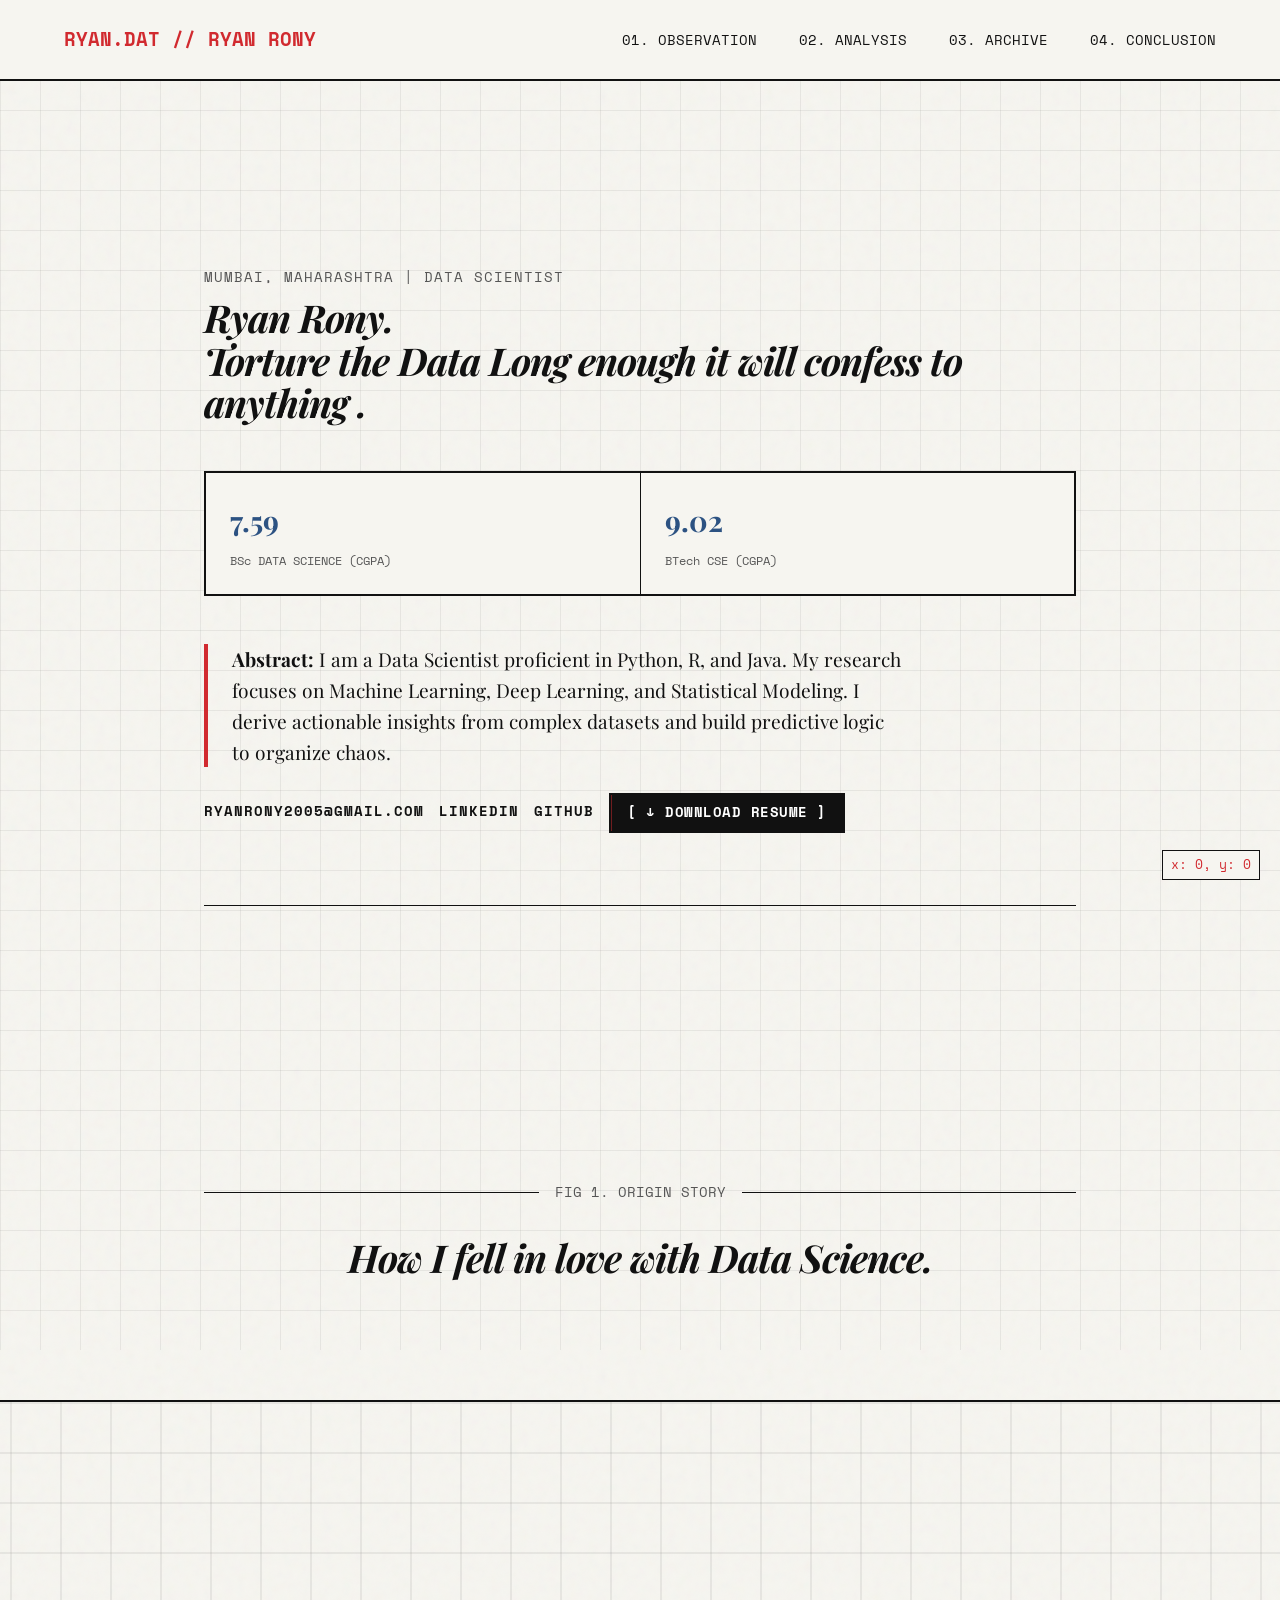
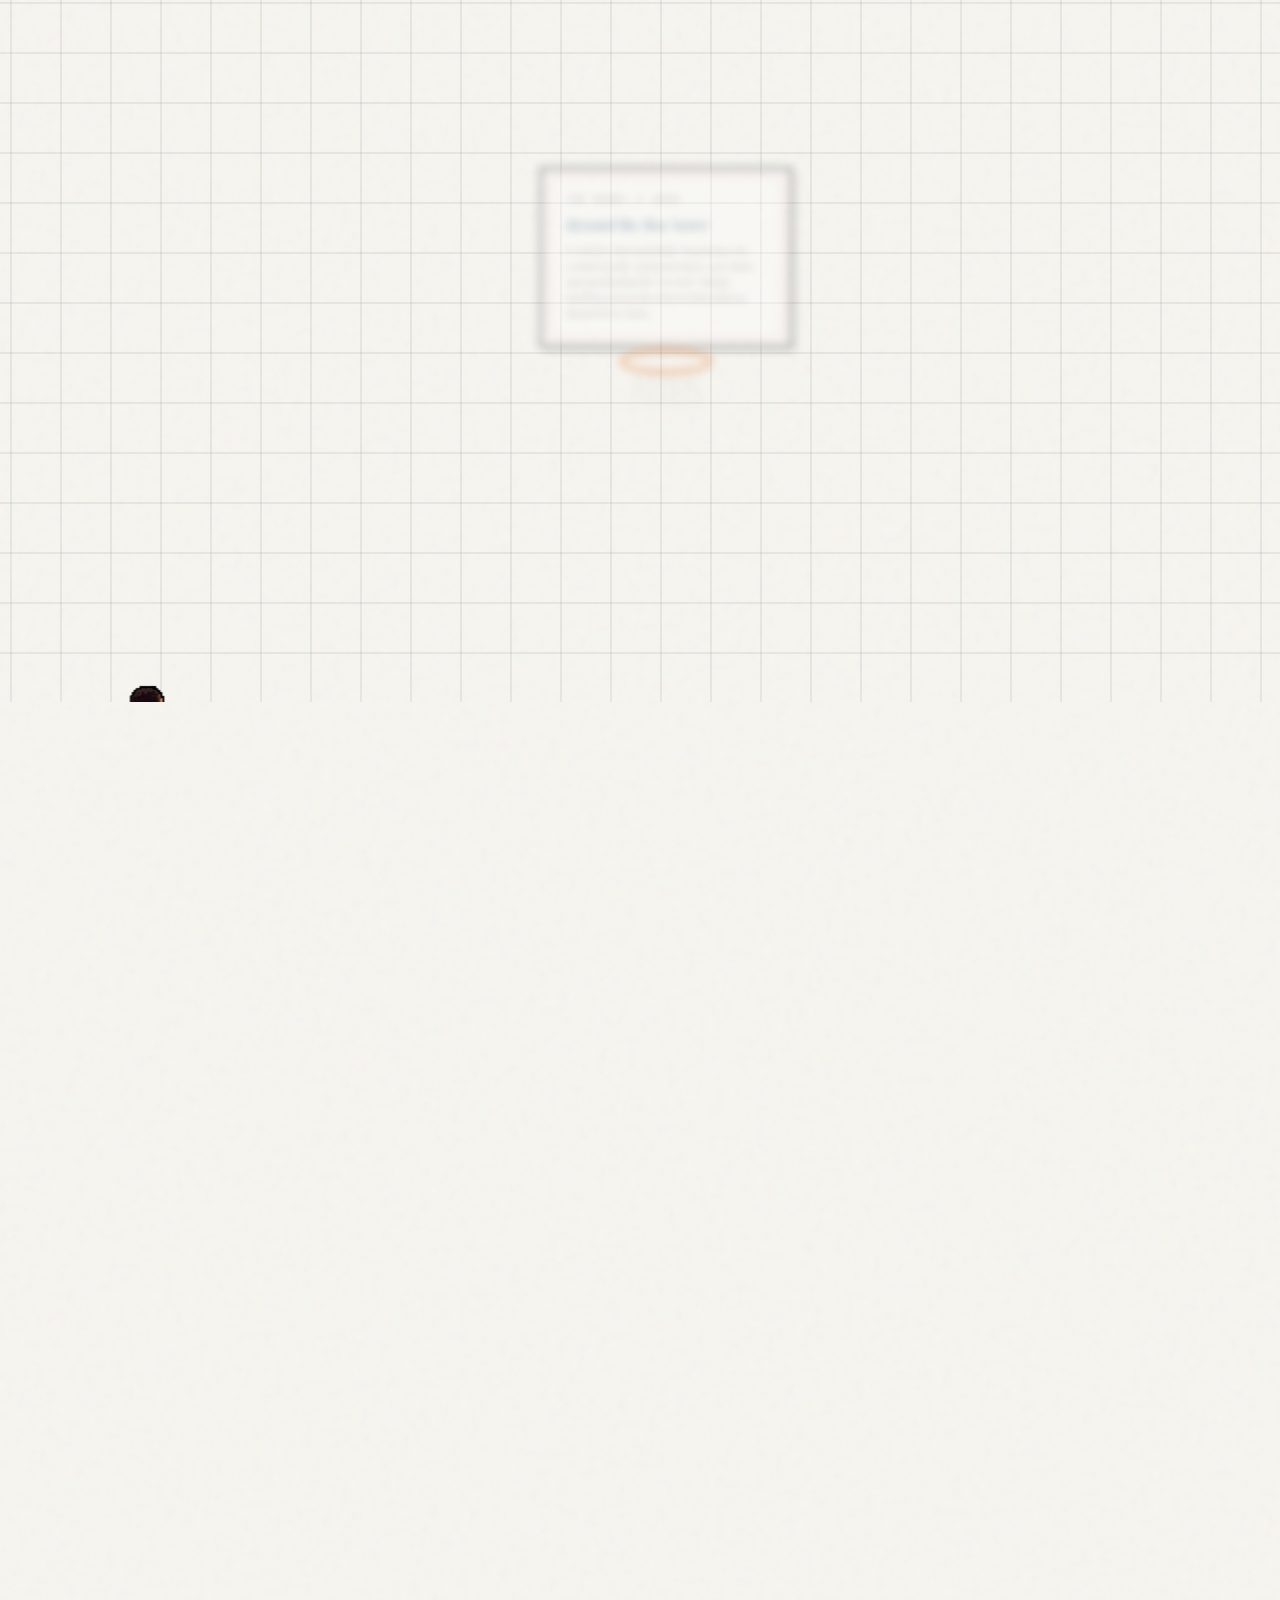
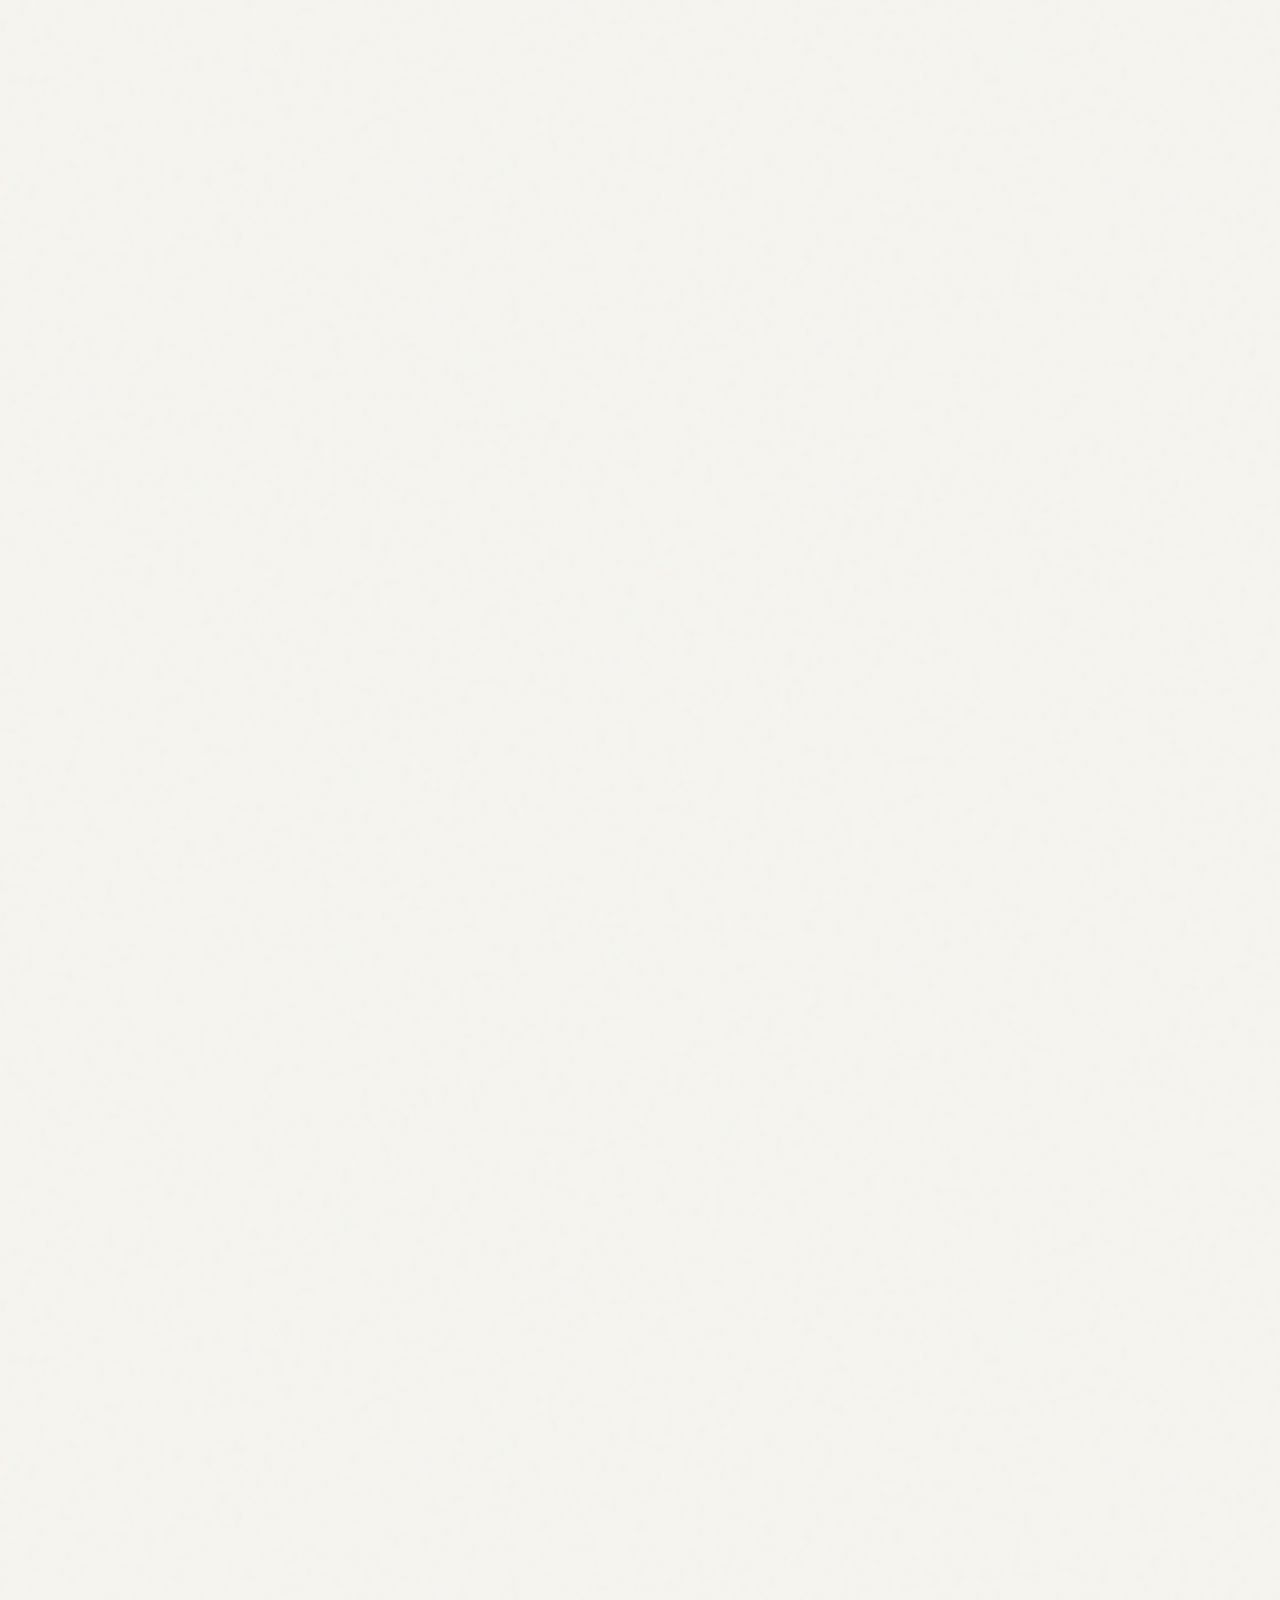
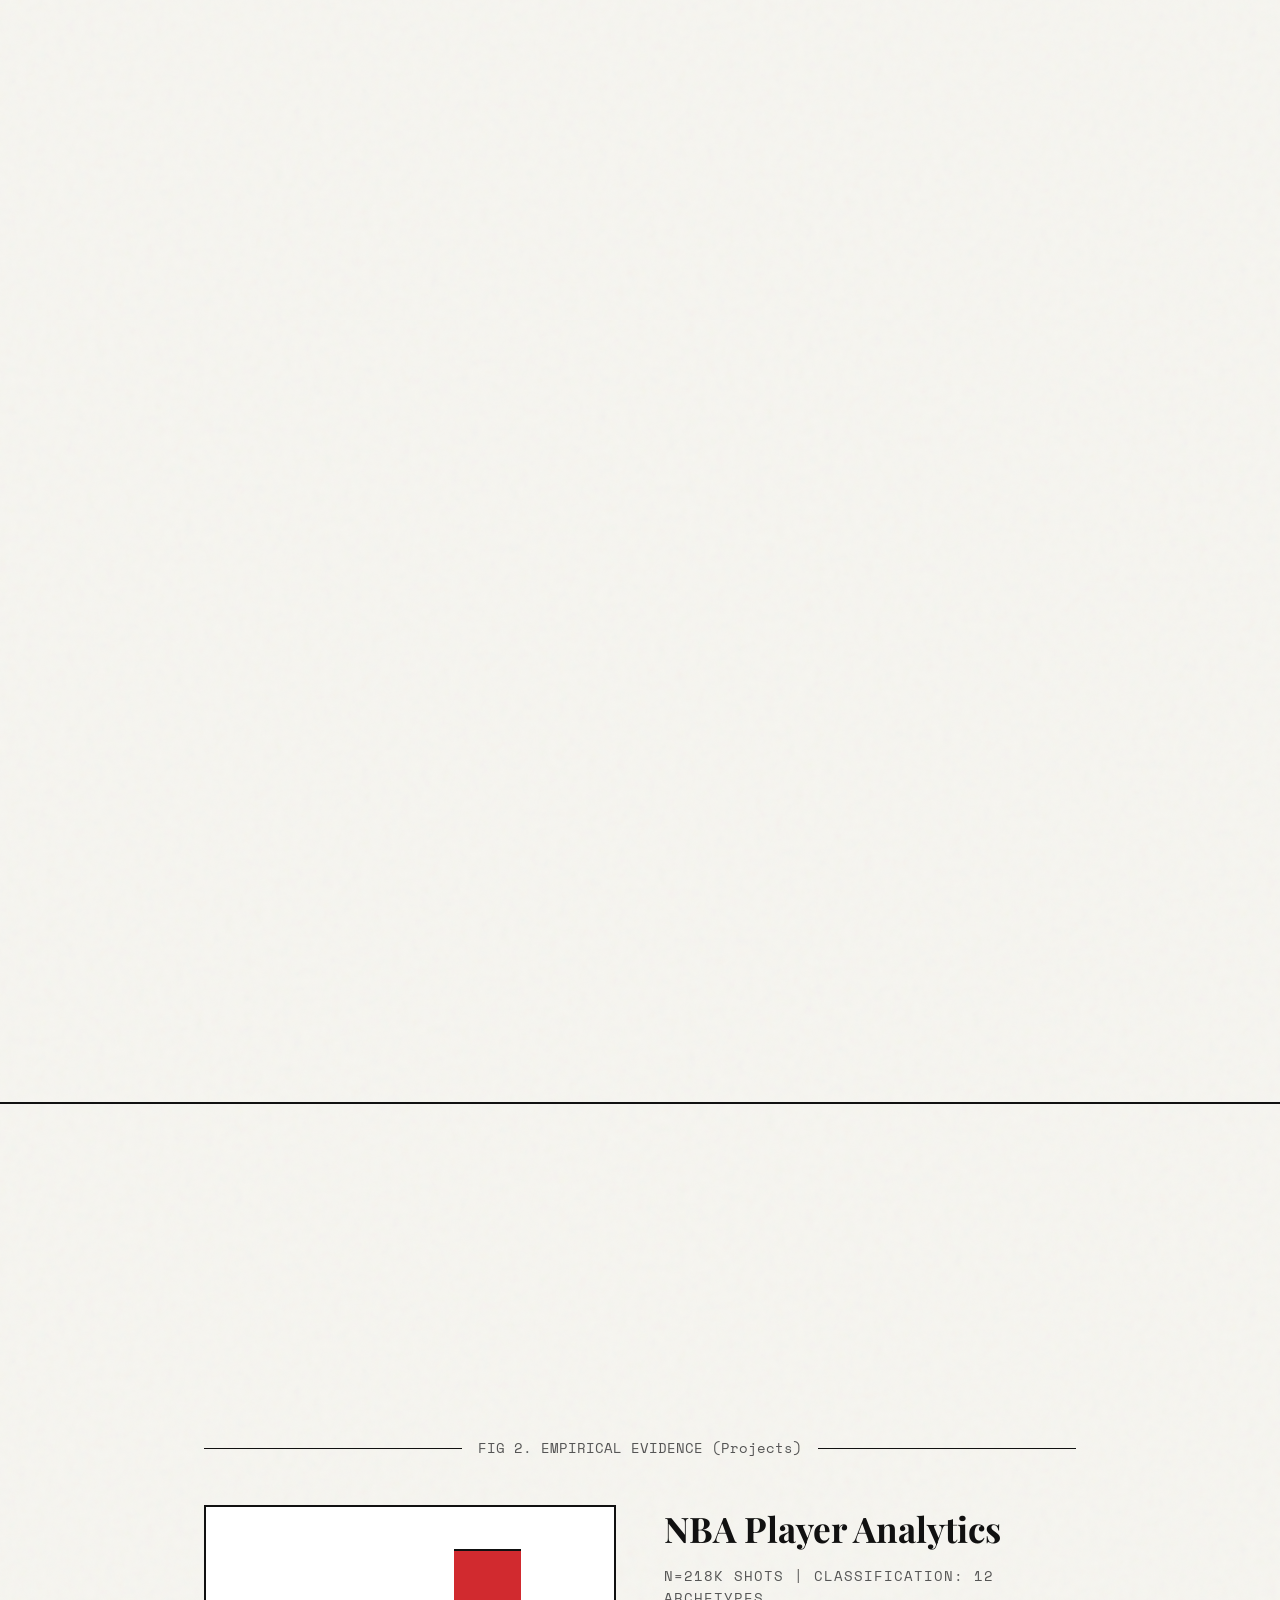
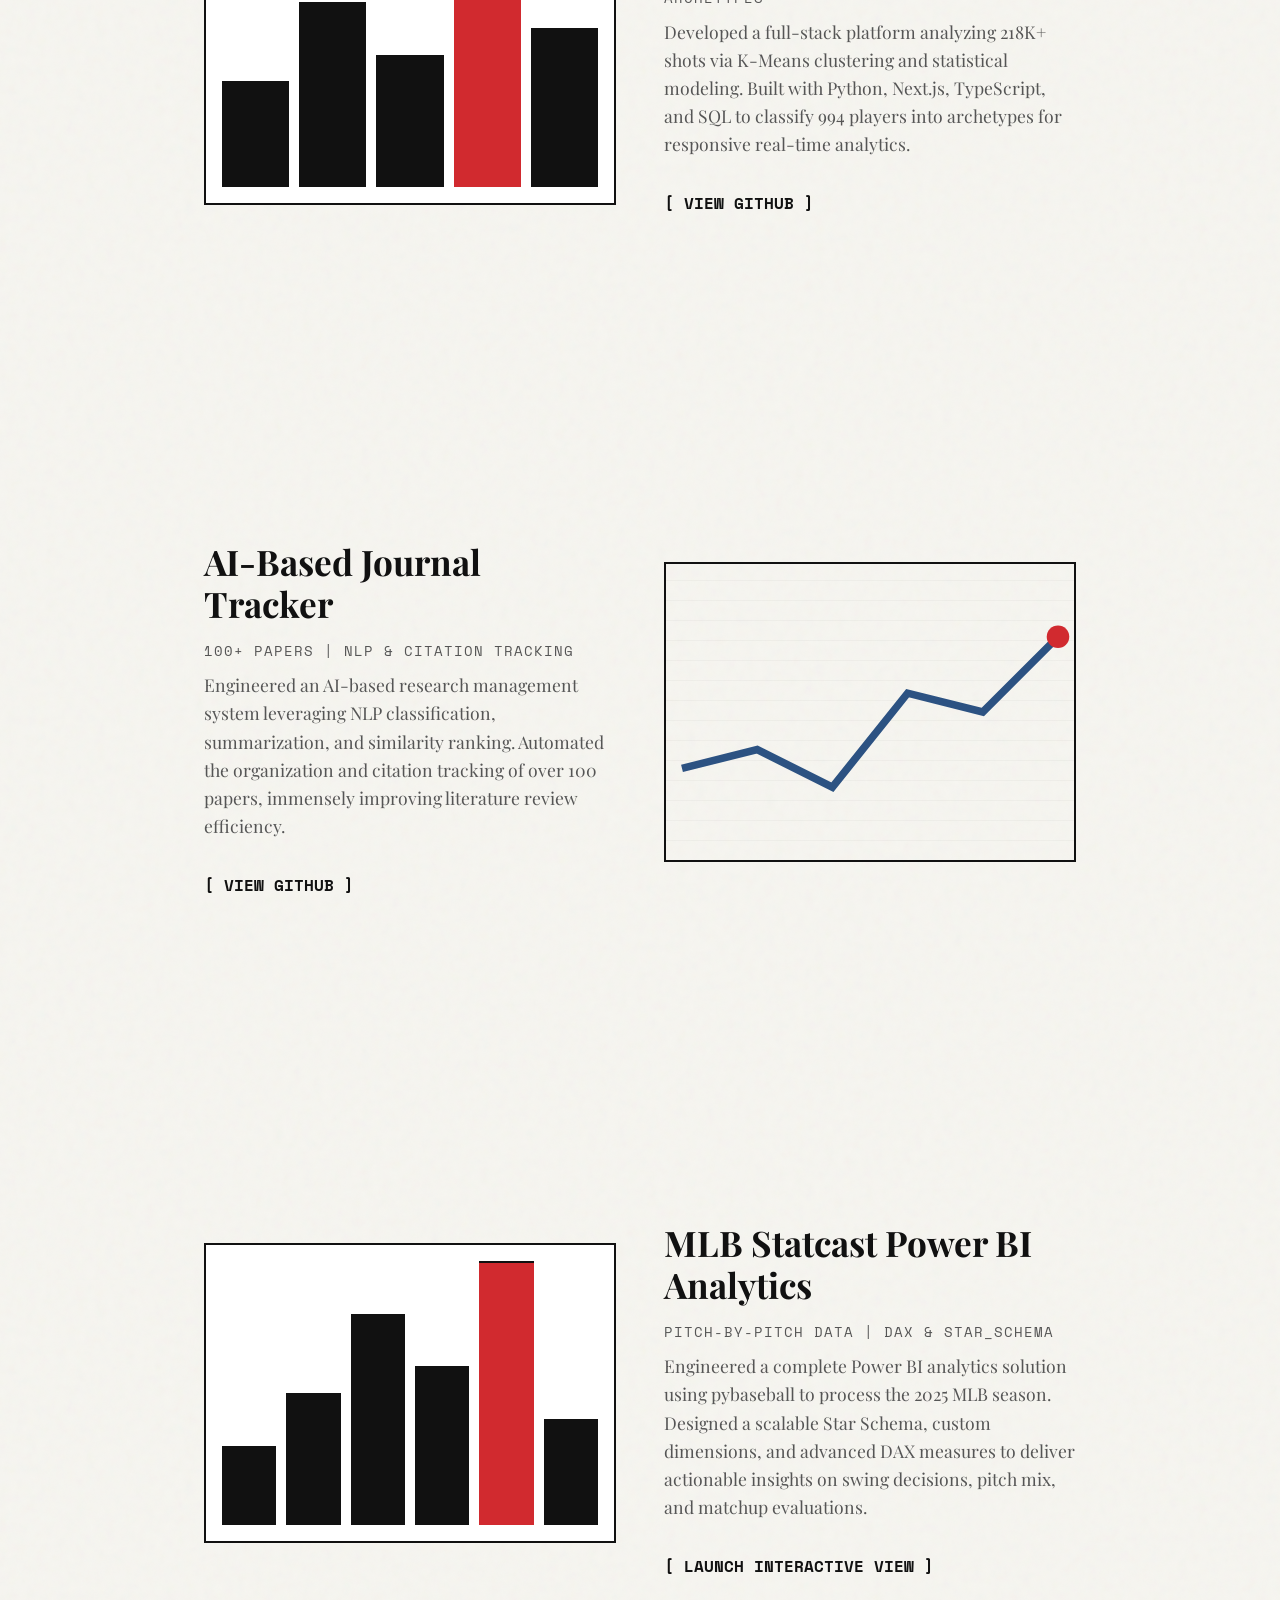
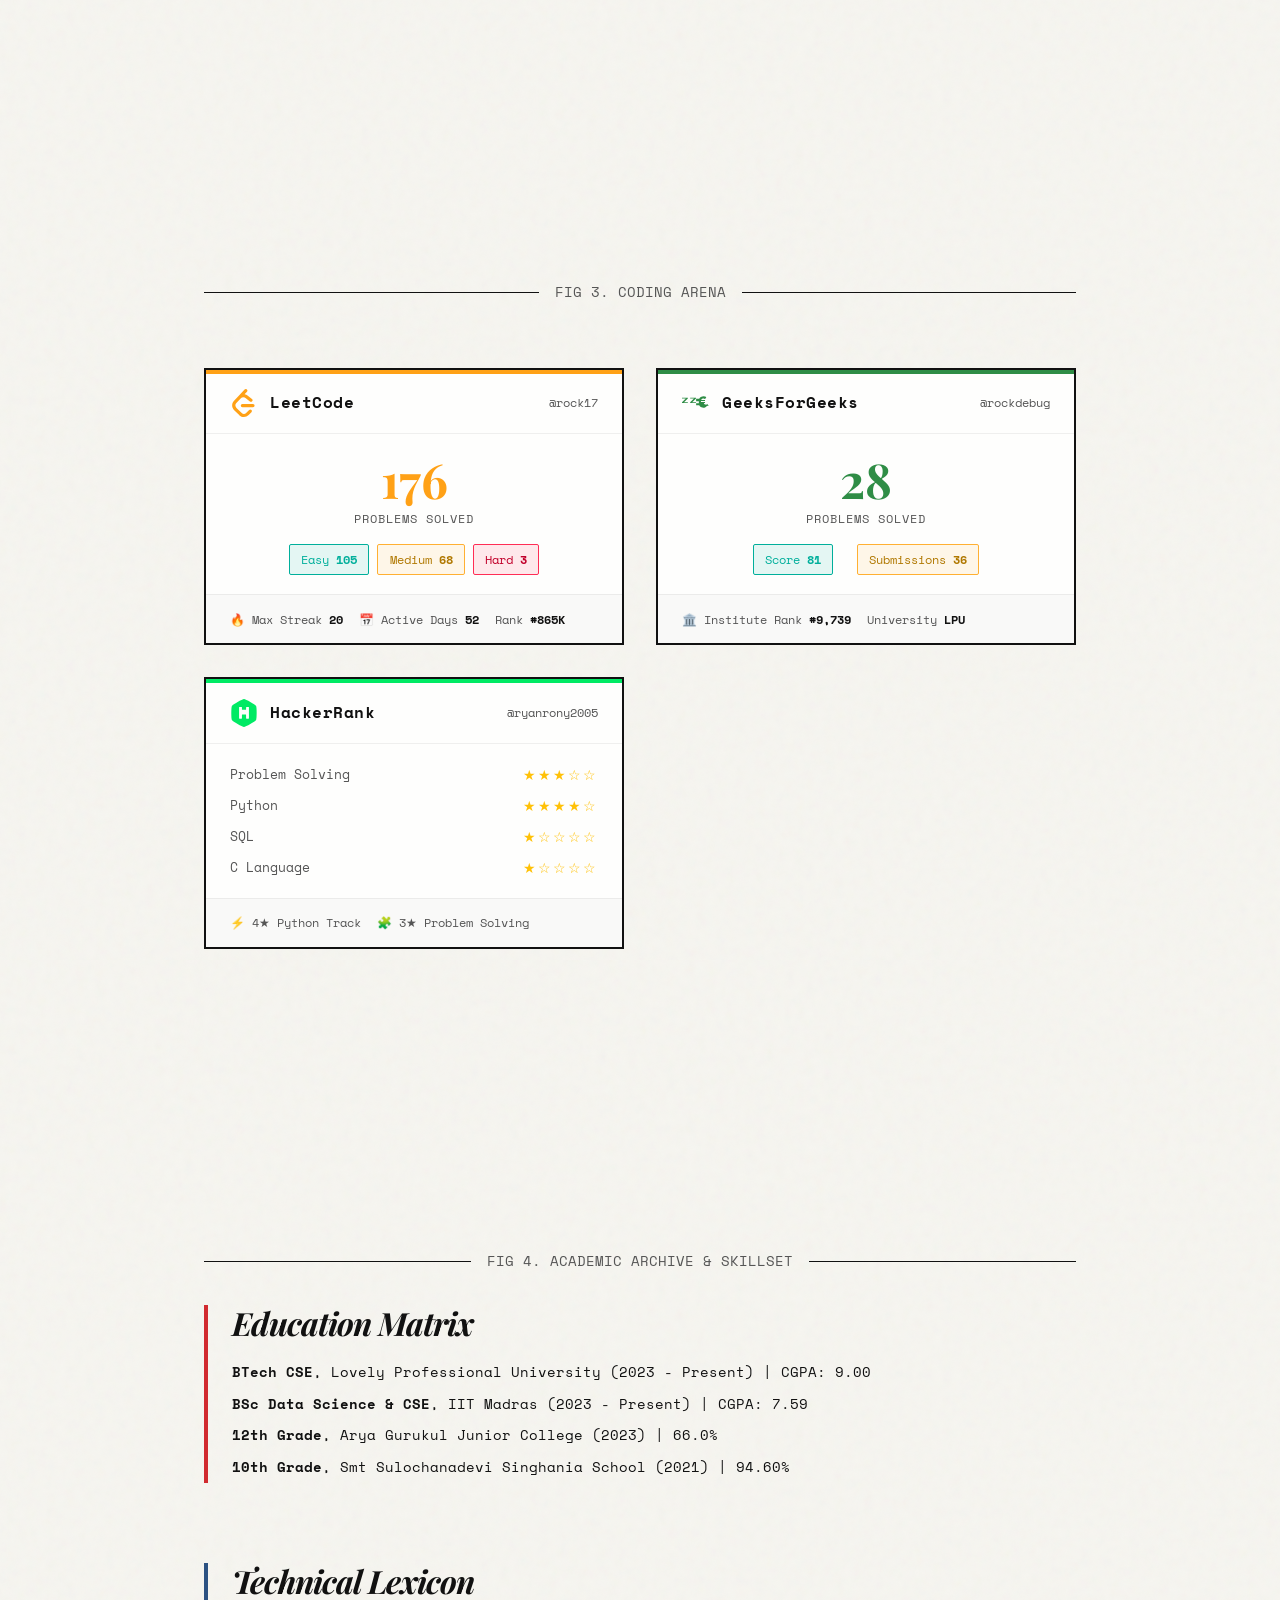
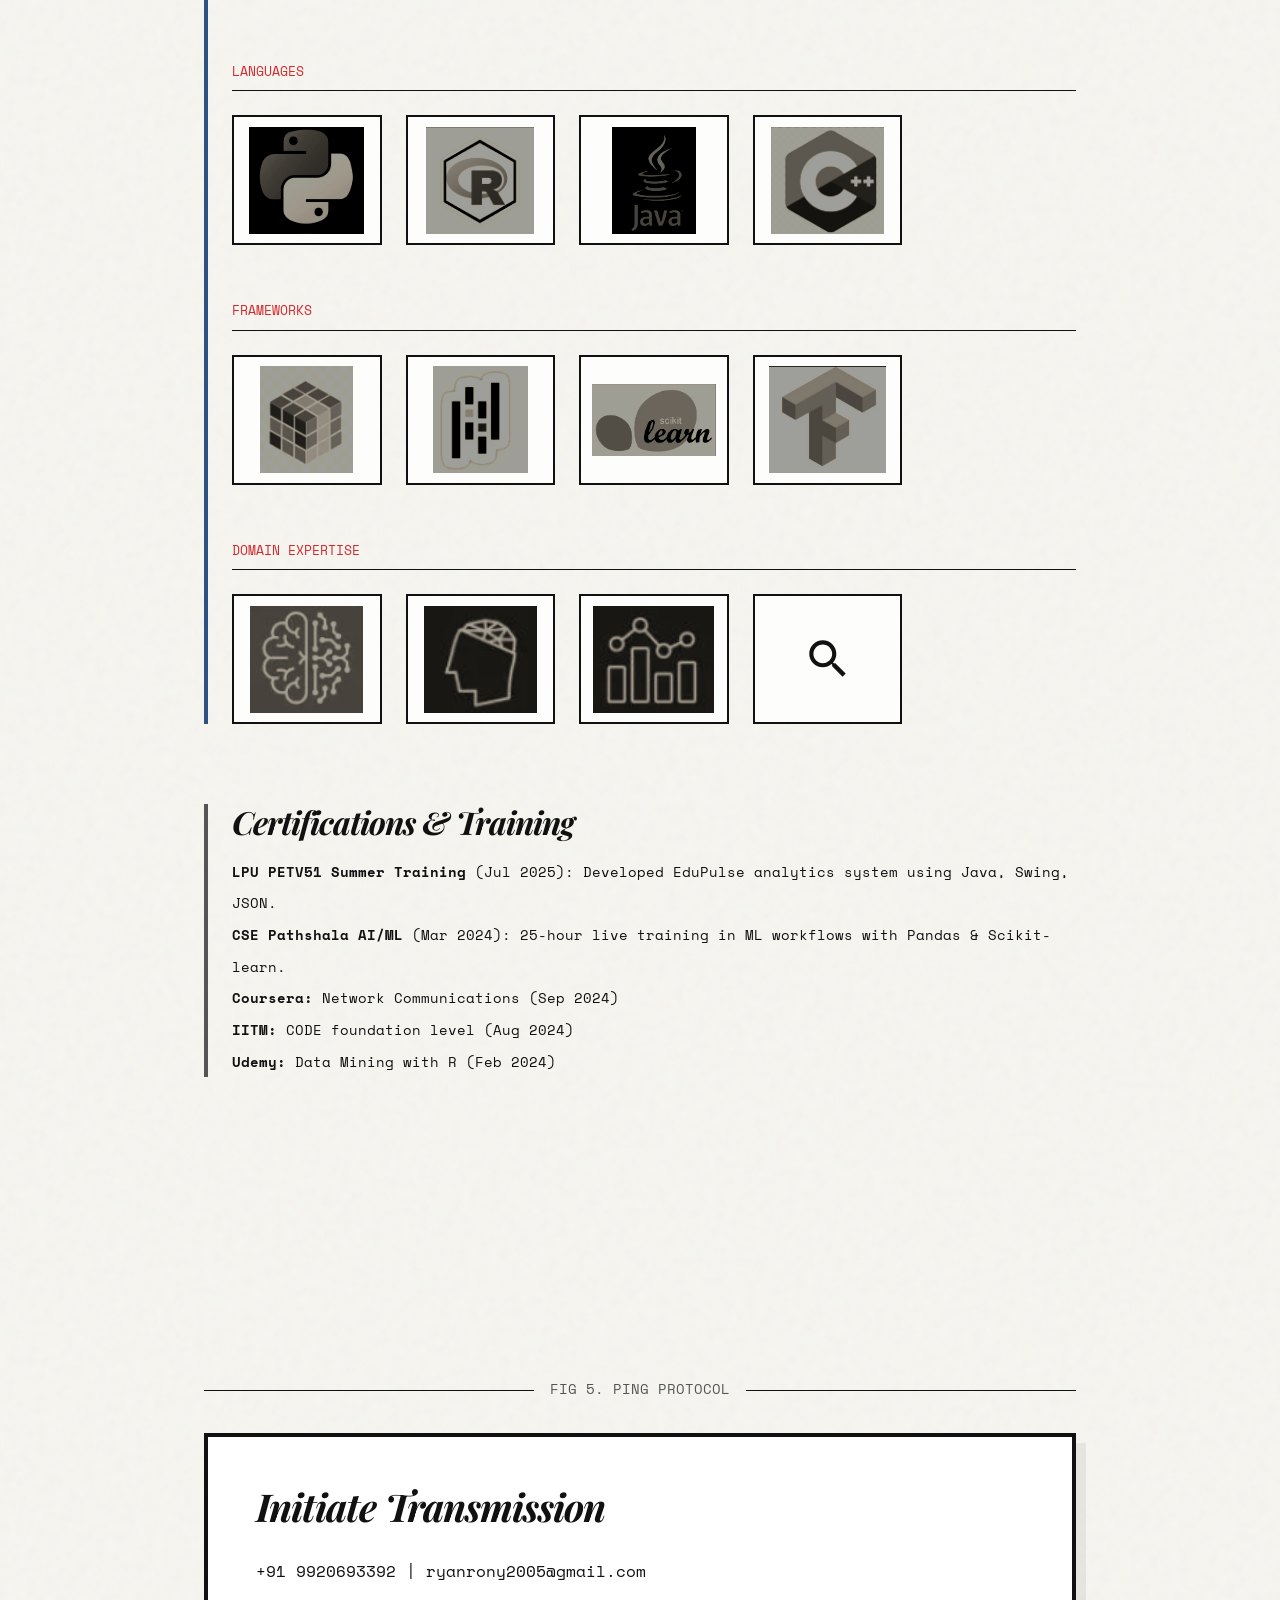
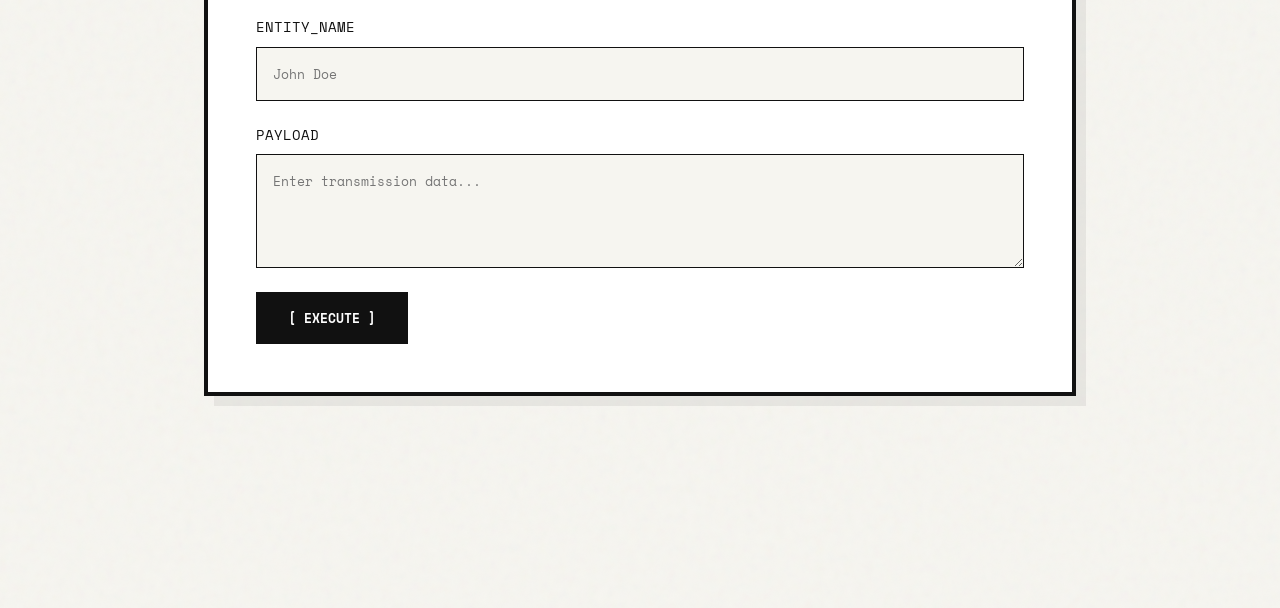
==== index.html @ b307e860 "portfolio" ====
<!DOCTYPE html>
<html lang="en">

<head>
    <meta charset="UTF-8">
    <meta name="viewport" content="width=device-width, initial-scale=1.0">
    <title>Data Science Portfolio | Ryan Rony</title>
    <!-- Fonts from V1 -->
    <link rel="preconnect" href="https://fonts.googleapis.com">
    <link rel="preconnect" href="https://fonts.gstatic.com" crossorigin>
    <link
        href="https://fonts.googleapis.com/css2?family=Playfair+Display:ital,wght@0,400;0,700;1,400;1,700&family=Space+Mono:ital,wght@0,400;0,700;1,400&display=swap"
        rel="stylesheet">
    <link rel="stylesheet" href="style.css">
</head>

<body>
    <div id="coordinate-tooltip">x: 0, y: 0</div>

    <div class="background-grid"></div>

    <nav class="top-nav">
        <div class="nav-brand">RYAN.DAT // RYAN RONY</div>
        <div class="nav-links">
            <a href="#about">01. OBSERVATION</a>
            <a href="#projects">02. ANALYSIS</a>
            <a href="#education">03. ARCHIVE</a>
            <a href="#contact">04. CONCLUSION</a>
        </div>
    </nav>

    <div class="dead-space" style="height: 10vh;"></div>

    <main class="document">
        <!-- V1 Hero Layout -->
        <header class="hero" id="about">
            <div class="hero-content">
                <p class="mono-label">MUMBAI, MAHARASHTRA | DATA SCIENTIST</p>
                <h1 class="dramatic-title">Ryan Rony. <br> Torture the Data Long enough it will confess to anything .
                </h1>

                <div class="stats-grid">
                    <div class="stat-box">
                        <span class="stat-value" data-target="7.59" data-suffix="" data-prefix="">IITM</span>
                        <span class="stat-label">BSc DATA SCIENCE (CGPA)</span>
                    </div>
                    <div class="stat-box">
                        <span class="stat-value" data-target="9.02" data-suffix="" data-prefix="">LPU</span>
                        <span class="stat-label">BTech CSE (CGPA)</span>
                    </div>
                </div>

                <div class="abstract-text">
                    <p><strong>Abstract:</strong> I am a Data Scientist proficient in Python, R, and Java. My research
                        focuses on Machine Learning, Deep Learning, and Statistical Modeling. I derive actionable
                        insights from complex datasets and build predictive logic to organize chaos.</p>
                </div>
                <br>
                <div class="mono-label" style="display:flex; gap: 15px; flex-wrap: wrap; align-items: center;">
                    <a href="mailto:ryanrony2005@gmail.com" class="view-link">ryanrony2005@gmail.com</a>
                    <a href="https://linkedin.com/in/ryanrony" class="view-link" target="_blank">LinkedIn</a>
                    <a href="https://github.com/rock-debug" class="view-link" target="_blank">GitHub</a>
                    <a href="Ryan_Rony_Resume.pdf" class="resume-btn" download>[ ↓ DOWNLOAD RESUME ]</a>
                </div>
            </div>
        </header>
    </main>

    <div class="dead-space" style="height: 20vh;"></div>

    <main class="document">
        <section class="section-divider">
            <div class="line"></div>
            <div class="section-label">FIG 1. ORIGIN STORY</div>
            <div class="line"></div>
        </section>
        <h2 class="dramatic-title" style="text-align: center; margin-bottom: 0;">How I fell in love with Data Science.</h2>
    </main>

    <div class="dead-space" style="height: 10vh;"></div>

    <!-- 3D Cinematic Timeline -->
    <div class="map-section-wrapper" id="map-trigger">
        <div class="sticky-map">
            <div class="map-canvas" id="map-canvas">
                <div class="geo-grid"></div>
            </div>
            <!-- 4 Basketballs — one fires per hoop -->
            <div class="basketball" id="ball-0"></div>
            <div class="basketball" id="ball-1"></div>
            <div class="basketball" id="ball-2"></div>
            <div class="basketball" id="ball-3"></div>

            <!-- Stop-motion jumpshot figure -->
            <div class="jumpshot-figure" id="jumpshot">
                <img class="jump-frame active" src="jumpshotpt1-removebg-preview.png" alt="Jump 1" data-frame="0">
                <img class="jump-frame" src="jumpshotpt2-removebg-preview.png" alt="Jump 2" data-frame="1">
                <img class="jump-frame" src="jumpshotpt3-removebg-preview.png" alt="Jump 3" data-frame="2">
                <img class="jump-frame" src="jumpshotpt4-removebg-preview.png" alt="Jump 4" data-frame="3">
            </div>

            <div class="timeline-3d-container">

                <!-- Hoop 1 -->
                <div class="backboard-wrap left" data-threshold="0.10" data-ball="0">
                    <div class="backboard">
                        <div class="backboard-inner">
                            <p class="mono-label">THE SPARK // 2018</p>
                            <h3>Beyond the Box Score</h3>
                            <p>It started with basketball. Wondering why certain heavily-contested shots were taken and questioning the "eye test". I began tracking possession data to find patterns disguised as chaos.</p>
                        </div>
                    </div>
                    <div class="hoop-pole"></div>
                    <div class="hoop-assembly">
                        <div class="hoop-ring"></div>
                        <svg class="hoop-net" viewBox="0 0 80 40" xmlns="http://www.w3.org/2000/svg">
                            <line x1="10" y1="0" x2="5"  y2="40" stroke="#888" stroke-width="1.2" opacity="0.6"/>
                            <line x1="23" y1="0" x2="20" y2="40" stroke="#888" stroke-width="1.2" opacity="0.6"/>
                            <line x1="36" y1="0" x2="35" y2="40" stroke="#888" stroke-width="1.2" opacity="0.6"/>
                            <line x1="49" y1="0" x2="50" y2="40" stroke="#888" stroke-width="1.2" opacity="0.6"/>
                            <line x1="62" y1="0" x2="60" y2="40" stroke="#888" stroke-width="1.2" opacity="0.6"/>
                            <line x1="70" y1="0" x2="75" y2="40" stroke="#888" stroke-width="1.2" opacity="0.6"/>
                            <line x1="10" y1="12" x2="70" y2="12" stroke="#888" stroke-width="1"   opacity="0.4"/>
                            <line x1="8"  y1="26" x2="72" y2="26" stroke="#888" stroke-width="1"   opacity="0.3"/>
                        </svg>
                    </div>
                </div>

                <!-- Hoop 2 -->
                <div class="backboard-wrap left" data-threshold="0.35" data-ball="1">
                    <div class="backboard">
                        <div class="backboard-inner">
                            <p class="mono-label">THE MEASUREMENT // 2020</p>
                            <h3>Physics in Motion</h3>
                            <p>Baseball's discrete nature made it perfect for analysis. Discovering MLB Statcast opened my eyes to spin rates, launch angles, and the pure physics mapped to data.</p>
                        </div>
                    </div>
                    <div class="hoop-pole"></div>
                    <div class="hoop-assembly">
                        <div class="hoop-ring"></div>
                        <svg class="hoop-net" viewBox="0 0 80 40" xmlns="http://www.w3.org/2000/svg">
                            <line x1="10" y1="0" x2="5"  y2="40" stroke="#888" stroke-width="1.2" opacity="0.6"/>
                            <line x1="23" y1="0" x2="20" y2="40" stroke="#888" stroke-width="1.2" opacity="0.6"/>
                            <line x1="36" y1="0" x2="35" y2="40" stroke="#888" stroke-width="1.2" opacity="0.6"/>
                            <line x1="49" y1="0" x2="50" y2="40" stroke="#888" stroke-width="1.2" opacity="0.6"/>
                            <line x1="62" y1="0" x2="60" y2="40" stroke="#888" stroke-width="1.2" opacity="0.6"/>
                            <line x1="70" y1="0" x2="75" y2="40" stroke="#888" stroke-width="1.2" opacity="0.6"/>
                            <line x1="10" y1="12" x2="70" y2="12" stroke="#888" stroke-width="1"   opacity="0.4"/>
                            <line x1="8"  y1="26" x2="72" y2="26" stroke="#888" stroke-width="1"   opacity="0.3"/>
                        </svg>
                    </div>
                </div>

                <!-- Hoop 3 -->
                <div class="backboard-wrap left" data-threshold="0.60" data-ball="2">
                    <div class="backboard">
                        <div class="backboard-inner">
                            <p class="mono-label">THE ALGORITHM // 2022</p>
                            <h3>Clustering the Chaos</h3>
                            <p>Learned Python to scale my curiosity. Ran K-Means on 218K+ NBA shots, replacing standard positions with 12 distinct spatial archetypes. The data told a story the broadcast missed.</p>
                        </div>
                    </div>
                    <div class="hoop-pole"></div>
                    <div class="hoop-assembly">
                        <div class="hoop-ring"></div>
                        <svg class="hoop-net" viewBox="0 0 80 40" xmlns="http://www.w3.org/2000/svg">
                            <line x1="10" y1="0" x2="5"  y2="40" stroke="#888" stroke-width="1.2" opacity="0.6"/>
                            <line x1="23" y1="0" x2="20" y2="40" stroke="#888" stroke-width="1.2" opacity="0.6"/>
                            <line x1="36" y1="0" x2="35" y2="40" stroke="#888" stroke-width="1.2" opacity="0.6"/>
                            <line x1="49" y1="0" x2="50" y2="40" stroke="#888" stroke-width="1.2" opacity="0.6"/>
                            <line x1="62" y1="0" x2="60" y2="40" stroke="#888" stroke-width="1.2" opacity="0.6"/>
                            <line x1="70" y1="0" x2="75" y2="40" stroke="#888" stroke-width="1.2" opacity="0.6"/>
                            <line x1="10" y1="12" x2="70" y2="12" stroke="#888" stroke-width="1"   opacity="0.4"/>
                            <line x1="8"  y1="26" x2="72" y2="26" stroke="#888" stroke-width="1"   opacity="0.3"/>
                        </svg>
                    </div>
                </div>

                <!-- Hoop 4 -->
                <div class="backboard-wrap left" data-threshold="0.85" data-ball="3">
                    <div class="backboard">
                        <div class="backboard-inner">
                            <p class="mono-label">THE SYNTHESIS // PRESENT</p>
                            <h3>Sport Science & ML</h3>
                            <p>Now, I treat the field as a dynamic system. Applying machine learning to player tracking data, predicting outcomes, and uncovering the unseen edges in athletic performance.</p>
                        </div>
                    </div>
                    <div class="hoop-pole"></div>
                    <div class="hoop-assembly">
                        <div class="hoop-ring"></div>
                        <svg class="hoop-net" viewBox="0 0 80 40" xmlns="http://www.w3.org/2000/svg">
                            <line x1="10" y1="0" x2="5"  y2="40" stroke="#888" stroke-width="1.2" opacity="0.6"/>
                            <line x1="23" y1="0" x2="20" y2="40" stroke="#888" stroke-width="1.2" opacity="0.6"/>
                            <line x1="36" y1="0" x2="35" y2="40" stroke="#888" stroke-width="1.2" opacity="0.6"/>
                            <line x1="49" y1="0" x2="50" y2="40" stroke="#888" stroke-width="1.2" opacity="0.6"/>
                            <line x1="62" y1="0" x2="60" y2="40" stroke="#888" stroke-width="1.2" opacity="0.6"/>
                            <line x1="70" y1="0" x2="75" y2="40" stroke="#888" stroke-width="1.2" opacity="0.6"/>
                            <line x1="10" y1="12" x2="70" y2="12" stroke="#888" stroke-width="1"   opacity="0.4"/>
                            <line x1="8"  y1="26" x2="72" y2="26" stroke="#888" stroke-width="1"   opacity="0.3"/>
                        </svg>
                    </div>
                </div>

            </div>
        </div>
        <!-- Long height to force scrolling -->
        <div class="scroll-track"></div>
    </div>

    <div class="dead-space" style="height: 30vh;"></div>

    <main class="document">
        <section class="section-divider">
            <div class="line"></div>
            <div class="section-label">FIG 2. EMPIRICAL EVIDENCE (Projects)</div>
            <div class="line"></div>
        </section>

        <!-- V1 Projects with dramatic styling -->
        <section class="projects" id="projects">
            <div class="project-card">
                <div class="project-graph blue-graph">
                    <div class="bar" style="height: 40%"></div>
                    <div class="bar" style="height: 70%"></div>
                    <div class="bar" style="height: 50%"></div>
                    <div class="bar" style="height: 90%; background: var(--data-red);"></div>
                    <div class="bar" style="height: 60%"></div>
                </div>
                <div class="project-info">
                    <h2 class="project-title">NBA Player Analytics</h2>
                    <p class="mono-label">N=218K SHOTS | CLASSIFICATION: 12 ARCHETYPES</p>
                    <p class="project-desc">Developed a full-stack platform analyzing 218K+ shots via K-Means clustering
                        and statistical modeling. Built with Python, Next.js, TypeScript, and SQL to classify 994
                        players into archetypes for responsive real-time analytics.</p>
                    <a href="https://github.com/rock-debug" class="view-link">[ VIEW GITHUB ]</a>
                </div>
            </div>

            <div class="dead-space" style="height: 20vh;"></div>

            <div class="project-card reverse">
                <div class="project-info">
                    <h2 class="project-title">AI-Based Journal Tracker</h2>
                    <p class="mono-label">100+ PAPERS | NLP & CITATION TRACKING</p>
                    <p class="project-desc">Engineered an AI-based research management system leveraging NLP
                        classification, summarization, and similarity ranking. Automated the organization and citation
                        tracking of over 100 papers, immensely improving literature review efficiency.</p>
                    <a href="https://github.com/rock-debug" class="view-link">[ VIEW GITHUB ]</a>
                </div>
                <div class="project-graph red-graph">
                    <svg viewBox="0 0 100 50" class="line-chart">
                        <polyline fill="none" stroke="var(--data-blue)" stroke-width="2"
                            points="0,40 20,35 40,45 60,20 80,25 100,5" />
                        <circle cx="100" cy="5" r="3" fill="var(--data-red)" />
                    </svg>
                </div>
            </div>

            <div class="dead-space" style="height: 20vh;"></div>

            <div class="project-card">
                <div class="project-graph blue-graph">
                    <div class="bar" style="height: 30%"></div>
                    <div class="bar" style="height: 50%"></div>
                    <div class="bar" style="height: 80%"></div>
                    <div class="bar" style="height: 60%"></div>
                    <div class="bar" style="height: 100%; background: var(--data-red);"></div>
                    <div class="bar" style="height: 40%"></div>
                </div>
                <div class="project-info">
                    <h2 class="project-title">MLB Statcast Power BI Analytics</h2>
                    <p class="mono-label">PITCH-BY-PITCH DATA | DAX & STAR_SCHEMA</p>
                    <p class="project-desc">Engineered a complete Power BI analytics solution using pybaseball to
                        process the 2025 MLB season. Designed a scalable Star Schema, custom dimensions, and advanced
                        DAX measures to deliver actionable insights on swing decisions, pitch mix, and matchup
                        evaluations.</p>
                    <a href="mlb.html" class="view-link">[ LAUNCH INTERACTIVE VIEW ]</a>
                </div>
            </div>
        </section>

        <div class="dead-space" style="height: 30vh;"></div>

        <!-- Coding Arena Section -->
        <section class="section-divider">
            <div class="line"></div>
            <div class="section-label">FIG 3. CODING ARENA</div>
            <div class="line"></div>
        </section>

        <div class="coding-arena">
            <!-- LeetCode -->
            <a href="https://leetcode.com/u/rock17/" target="_blank" class="coding-card leetcode-card">
                <div class="coding-card-header">
                    <svg class="platform-icon" viewBox="0 0 24 24" xmlns="http://www.w3.org/2000/svg"><path d="M13.483 0a1.374 1.374 0 0 0-.961.438L7.116 6.226l-3.854 4.126a5.266 5.266 0 0 0-1.209 2.104 5.35 5.35 0 0 0-.125.513 5.527 5.527 0 0 0 .062 2.362 5.83 5.83 0 0 0 .349 1.017 5.938 5.938 0 0 0 1.271 1.818l4.277 4.193.039.038c2.248 2.165 5.852 2.133 8.063-.074l2.396-2.396c.54-.54.54-1.414.003-1.955a1.378 1.378 0 0 0-1.951-.003l-2.396 2.396a3.021 3.021 0 0 1-4.205.038l-.02-.019-4.276-4.193c-.652-.64-.972-1.469-.948-2.263a2.68 2.68 0 0 1 .066-.523 2.545 2.545 0 0 1 .619-1.164L9.13 8.114c1.058-1.134 3.204-1.27 4.43-.278l3.501 2.831c.593.48 1.461.387 1.94-.207a1.384 1.384 0 0 0-.207-1.943l-3.5-2.831c-.8-.647-1.766-1.045-2.774-1.202l2.015-2.158A1.384 1.384 0 0 0 13.483 0zm-2.866 12.815a1.38 1.38 0 0 0-1.38 1.382 1.38 1.38 0 0 0 1.38 1.382H19.7a1.38 1.38 0 0 0 1.38-1.382 1.38 1.38 0 0 0-1.38-1.382z"/></svg>
                    <span class="platform-name">LeetCode</span>
                    <span class="platform-handle">@rock17</span>
                </div>
                <div class="coding-stats">
                    <div class="coding-stat-main">
                        <span class="coding-stat-big">176</span>
                        <span class="coding-stat-sub">Problems Solved</span>
                    </div>
                    <div class="coding-stat-breakdown">
                        <div class="diff-pill easy">Easy <strong>105</strong></div>
                        <div class="diff-pill medium">Medium <strong>68</strong></div>
                        <div class="diff-pill hard">Hard <strong>3</strong></div>
                    </div>
                </div>
                <div class="coding-footer">
                    <span>🔥 Max Streak <strong>20</strong></span>
                    <span>📅 Active Days <strong>52</strong></span>
                    <span>Rank <strong>#865K</strong></span>
                </div>
            </a>

            <!-- GeeksForGeeks -->
            <a href="https://www.geeksforgeeks.org/profile/rockdebug" target="_blank" class="coding-card gfg-card">
                <div class="coding-card-header">
                    <svg class="platform-icon" viewBox="0 0 24 24" xmlns="http://www.w3.org/2000/svg"><path d="M21.45 14.315c-.143.28-.334.532-.565.745a3.691 3.691 0 0 1-1.104.695 4.51 4.51 0 0 1-3.116-.016 3.79 3.79 0 0 1-1.108-.71 3.555 3.555 0 0 1-.79-1.135H12.1v-1.77h2.347v-.786H12.1V11.3h2.347v-.772H12.1V8.408h2.667c.2-.418.47-.8.8-1.12a3.732 3.732 0 0 1 1.105-.73 4.493 4.493 0 0 1 3.095-.027c.39.145.75.354 1.065.617l-1.02 1.498a2.155 2.155 0 0 0-.62-.36 2.345 2.345 0 0 0-.607-.141 2.198 2.198 0 0 0-.65.022 1.978 1.978 0 0 0-.62.234 2.041 2.041 0 0 0-.496.41c-.14.162-.252.344-.33.54h3.235v1.032h-3.48v.793h3.48v.776H18.7a2.07 2.07 0 0 0 .688 1.017c.16.136.34.247.535.33.21.087.433.131.658.132.217-.004.43-.05.63-.138.207-.092.393-.226.547-.39l1.022 1.498-.33.26zM0 7.5h5v.65L1.738 11.35H5V12H0v-.65l3.262-3.2H0V7.5zm7 0h5v.65l-3.262 3.2H12V12H7v-.65l3.262-3.2H7V7.5z"/></svg>
                    <span class="platform-name">GeeksForGeeks</span>
                    <span class="platform-handle">@rockdebug</span>
                </div>
                <div class="coding-stats">
                    <div class="coding-stat-main">
                        <span class="coding-stat-big">28</span>
                        <span class="coding-stat-sub">Problems Solved</span>
                    </div>
                    <div class="coding-stat-breakdown" style="justify-content:center; gap: 1.5rem;">
                        <div class="diff-pill easy">Score <strong>81</strong></div>
                        <div class="diff-pill medium">Submissions <strong>36</strong></div>
                    </div>
                </div>
                <div class="coding-footer">
                    <span>🏛️ Institute Rank <strong>#9,739</strong></span>
                    <span>University <strong>LPU</strong></span>
                </div>
            </a>

            <!-- HackerRank -->
            <a href="https://www.hackerrank.com/profile/ryanrony2005" target="_blank" class="coding-card hr-card">
                <div class="coding-card-header">
                    <svg class="platform-icon" viewBox="0 0 24 24" xmlns="http://www.w3.org/2000/svg"><path d="M12 0c1.285 0 9.75 4.886 10.392 6 .645 1.115.645 10.885 0 12S13.287 24 12 24C10.715 24 2.25 19.114 1.608 18 .963 16.886.963 7.116 1.608 6 2.252 4.886 10.715 0 12 0zm2.205 6.815c-.29 0-.428.19-.428.38v1.714c0 .2-.095.298-.298.298H10.52c-.2 0-.298-.095-.298-.298V7.195c0-.225-.1-.38-.42-.38h-1.59c-.284 0-.428.155-.428.38v9.308c0 .22.144.38.428.38h1.59c.32 0 .42-.16.42-.38v-2.86c0-.2.098-.298.298-.298h2.96c.2 0 .298.098.298.298v2.86c0 .22.138.38.428.38h1.59c.284 0 .428-.16.428-.38V7.195c0-.226-.144-.38-.428-.38h-1.59z"/></svg>
                    <span class="platform-name">HackerRank</span>
                    <span class="platform-handle">@ryanrony2005</span>
                </div>
                <div class="coding-stats">
                    <div class="coding-stat-main">
                        <div class="star-grid">
                            <div class="star-row"><span class="star-label">Problem Solving</span><span class="stars">★★★☆☆</span></div>
                            <div class="star-row"><span class="star-label">Python</span><span class="stars">★★★★☆</span></div>
                            <div class="star-row"><span class="star-label">SQL</span><span class="stars">★☆☆☆☆</span></div>
                            <div class="star-row"><span class="star-label">C Language</span><span class="stars">★☆☆☆☆</span></div>
                        </div>
                    </div>
                </div>
                <div class="coding-footer">
                    <span>⚡ 4★ Python Track</span>
                    <span>🧩 3★ Problem Solving</span>
                </div>
            </a>
        </div>

        <div class="dead-space" style="height: 30vh;"></div>

        <section class="section-divider" id="education">
            <div class="line"></div>
            <div class="section-label">FIG 4. ACADEMIC ARCHIVE &amp; SKILLSET</div>
            <div class="line"></div>
        </section>

        <section class="projects" style="gap: 5rem;">
            <div class="abstract-text" style="max-width: 100%;">
                <h3 class="dramatic-title" style="font-size: 2rem; margin-bottom: 1rem;">Education Matrix</h3>
                <ul style="list-style: none; font-family: var(--font-mono); font-size: 0.9rem; line-height: 2.2;">
                    <li><strong>BTech CSE</strong>, Lovely Professional University (2023 - Present) | CGPA: 9.00</li>
                    <li><strong>BSc Data Science & CSE</strong>, IIT Madras (2023 - Present) | CGPA: 7.59</li>
                    <li><strong>12th Grade</strong>, Arya Gurukul Junior College (2023) | 66.0%</li>
                    <li><strong>10th Grade</strong>, Smt Sulochanadevi Singhania School (2021) | 94.60%</li>
                </ul>
            </div>

            <div class="abstract-text" style="max-width: 100%; border-left-color: var(--data-blue);">
                <h3 class="dramatic-title" style="font-size: 2rem; margin-bottom: 1rem;">Technical Lexicon</h3>
                
                <div class="lexicon-grid">
                    <div class="skill-category-label">LANGUAGES</div>
                    
                    <div class="skill-card" data-skill="Python">
                        <div class="skill-card-inner">
                            <div class="skill-card-front">
                                <img src="python.png" alt="Python">
                            </div>
                            <div class="skill-card-back">PYTHON</div>
                        </div>
                    </div>

                    <div class="skill-card" data-skill="R">
                        <div class="skill-card-inner">
                            <div class="skill-card-front">
                                <img src="R.png" alt="R">
                            </div>
                            <div class="skill-card-back">R LANGUAGE</div>
                        </div>
                    </div>

                    <div class="skill-card" data-skill="Java">
                        <div class="skill-card-inner">
                            <div class="skill-card-front">
                                <img src="java.png" alt="Java">
                            </div>
                            <div class="skill-card-back">JAVA</div>
                        </div>
                    </div>

                    <div class="skill-card" data-skill="C++">
                        <div class="skill-card-inner">
                            <div class="skill-card-front">
                                <img src="c++.png" alt="C++">
                            </div>
                            <div class="skill-card-back">C++</div>
                        </div>
                    </div>

                    <div class="skill-category-label">FRAMEWORKS</div>

                    <div class="skill-card" data-skill="NumPy">
                        <div class="skill-card-inner">
                            <div class="skill-card-front">
                                <img src="numpy.png" alt="NumPy">
                            </div>
                            <div class="skill-card-back">NUMPY</div>
                        </div>
                    </div>

                    <div class="skill-card" data-skill="Pandas">
                        <div class="skill-card-inner">
                            <div class="skill-card-front">
                                <img src="pandas.png" alt="Pandas">
                            </div>
                            <div class="skill-card-back">PANDAS</div>
                        </div>
                    </div>

                    <div class="skill-card" data-skill="Scikit-learn">
                        <div class="skill-card-inner">
                            <div class="skill-card-front">
                                <img src="scikitlearn.png" alt="Scikit-learn">
                            </div>
                            <div class="skill-card-back">SCIKIT-LEARN</div>
                        </div>
                    </div>

                    <div class="skill-card" data-skill="TensorFlow">
                        <div class="skill-card-inner">
                            <div class="skill-card-front">
                                <img src="TensorFlow.png" alt="TensorFlow">
                            </div>
                            <div class="skill-card-back">TENSORFLOW</div>
                        </div>
                    </div>

                    <div class="skill-category-label">DOMAIN EXPERTISE</div>

                    <div class="skill-card" data-skill="ML">
                        <div class="skill-card-inner">
                            <div class="skill-card-front">
                                <img src="machinelearning.png" alt="Machine Learning">
                            </div>
                            <div class="skill-card-back">MACHINE LEARNING</div>
                        </div>
                    </div>

                    <div class="skill-card" data-skill="DL">
                        <div class="skill-card-inner">
                            <div class="skill-card-front">
                                <img src="deeplearning.png" alt="Deep Learning">
                            </div>
                            <div class="skill-card-back">DEEP LEARNING</div>
                        </div>
                    </div>

                    <div class="skill-card" data-skill="Stats">
                        <div class="skill-card-inner">
                            <div class="skill-card-front">
                                <img src="modelling.png" alt="Statistical Modeling">
                            </div>
                            <div class="skill-card-back">STATISTICAL MODELING</div>
                        </div>
                    </div>

                    <div class="skill-card" data-skill="EDA">
                        <div class="skill-card-inner">
                            <div class="skill-card-front">
                                <svg viewBox="0 0 24 24"><path d="M15.5 14h-.79l-.28-.27C15.41 12.59 16 11.11 16 9.5 16 5.91 13.09 3 9.5 3S3 5.91 3 9.5 5.91 16 9.5 16c1.61 0 3.09-.59 4.23-1.57l.27.28v.79l5 4.99L20.49 19l-4.99-5zm-6 0C7.01 14 5 11.99 5 9.5S7.01 5 9.5 5 14 7.01 14 9.5 11.99 14 9.5 14z"/></svg>
                            </div>
                            <div class="skill-card-back">EDA</div>
                        </div>
                    </div>

                </div>
            </div>

            <div class="abstract-text" style="max-width: 100%; border-left-color: var(--text-muted);">
                <h3 class="dramatic-title" style="font-size: 2rem; margin-bottom: 1rem;">Certifications & Training</h3>
                <ul style="list-style: none; font-family: var(--font-mono); font-size: 0.9rem; line-height: 2.2;">
                    <li><strong>LPU PETV51 Summer Training</strong> (Jul 2025): Developed EduPulse analytics system
                        using Java, Swing, JSON.</li>
                    <li><strong>CSE Pathshala AI/ML</strong> (Mar 2024): 25-hour live training in ML workflows with
                        Pandas & Scikit-learn.</li>
                    <li><strong>Coursera:</strong> Network Communications (Sep 2024)</li>
                    <li><strong>IITM:</strong> CODE foundation level (Aug 2024)</li>
                    <li><strong>Udemy:</strong> Data Mining with R (Feb 2024)</li>
                </ul>
            </div>
        </section>

        <div class="dead-space" style="height: 30vh;"></div>

        <section class="section-divider">
            <div class="line"></div>
            <div class="section-label">FIG 5. PING PROTOCOL</div>
            <div class="line"></div>
        </section>

        <footer class="contact" id="contact">
            <div class="contact-box">
                <h2 class="dramatic-title">Initiate Transmission</h2>
                <p style="margin-bottom: 2rem; font-family: var(--font-mono);">+91 9920693392 | ryanrony2005@gmail.com
                </p>
                <form class="data-form">
                    <div class="form-group">
                        <label for="name">ENTITY_NAME</label>
                        <input type="text" id="name" required placeholder="John Doe">
                    </div>
                    <div class="form-group">
                        <label for="message">PAYLOAD</label>
                        <textarea id="message" rows="4" required placeholder="Enter transmission data..."></textarea>
                    </div>
                    <button type="submit" class="submit-btn">[ EXECUTE ]</button>
                </form>
            </div>
        </footer>
    </main>

    <div class="dead-space" style="height: 20vh;"></div>

    <script src="script.js"></script>
</body>

</html>
---- style.css ----
:root {
    --bg-color: #f6f5f0;
    --text-main: #111111;
    --text-muted: #555555;
    --data-red: #d12a2f;
    --data-blue: #2c5282;
    --grid-color: rgba(0, 0, 0, 0.06);
    --border-color: #111111;

    --font-serif: 'Playfair Display', Georgia, serif;
    --font-mono: 'Space Mono', 'Courier New', monospace;
}

* {
    margin: 0;
    padding: 0;
    box-sizing: border-box;
}

body {
    background-color: var(--bg-color);
    background-image: url('data:image/svg+xml;utf8,%3Csvg viewBox="0 0 200 200" xmlns="http://www.w3.org/2000/svg"%3E%3Cfilter id="noiseFilter"%3E%3CfeTurbulence type="fractalNoise" baseFrequency="0.65" numOctaves="3" stitchTiles="stitch"/%3E%3C/filter%3E%3Crect width="100%25" height="100%25" filter="url(%23noiseFilter)" opacity="0.04"/%3E%3C/svg%3E');
    background-blend-mode: multiply;
    color: var(--text-main);
    font-family: var(--font-serif);
    line-height: 1.6;
    overflow-x: hidden;
    cursor: crosshair;
}

/* Base V1 Parallax Grid */
.background-grid {
    position: fixed;
    top: -50%;
    left: -50%;
    width: 200%;
    height: 200%;
    background-image:
        linear-gradient(var(--grid-color) 1px, transparent 1px),
        linear-gradient(90deg, var(--grid-color) 1px, transparent 1px);
    background-size: 40px 40px;
    z-index: -1;
    pointer-events: none;
    transition: transform 0.1s ease-out;
}

.scatter-point {
    position: absolute;
    width: 6px;
    height: 6px;
    background-color: var(--text-main);
    border-radius: 50%;
    transform: translate(-50%, -50%);
}

/* V2 Layout Elements */
.dead-space {
    width: 100%;
    /* Height is defined inline in HTML for variance */
}

/* Navigation */
.top-nav {
    display: flex;
    justify-content: space-between;
    align-items: center;
    padding: 1.5rem 5%;
    border-bottom: 2px solid var(--border-color);
    font-family: var(--font-mono);
    background: var(--bg-color);
    position: sticky;
    top: 0;
    z-index: 50;
}

.nav-brand {
    font-weight: bold;
    font-size: 1.2rem;
    color: var(--data-red);
}

.nav-links a {
    margin-left: 2rem;
    color: var(--text-main);
    text-decoration: none;
    font-size: 0.9rem;
    transition: color 0.2s;
}

.nav-links a:hover {
    color: var(--data-red);
    text-decoration: underline;
}

/* Tooltip */
#coordinate-tooltip {
    position: fixed;
    bottom: 20px;
    right: 20px;
    font-family: var(--font-mono);
    font-size: 0.8rem;
    color: var(--data-red);
    background: var(--bg-color);
    border: 1px solid var(--border-color);
    padding: 4px 8px;
    z-index: 100;
    pointer-events: none;
    transition: opacity 0.2s;
}

/* V1 Document Formatting */
.document {
    max-width: 1000px;
    margin: 0 auto;
    padding: 2rem 5%;
    background: transparent;
}

.mono-label {
    font-family: var(--font-mono);
    font-size: 0.85rem;
    text-transform: uppercase;
    letter-spacing: 1px;
    color: var(--text-muted);
    margin-bottom: 0.5rem;
}

.dramatic-title {
    font-size: clamp(2rem, 3vw, 3.5rem);
    line-height: 1.1;
    font-style: italic;
    font-weight: 700;
    margin-bottom: 2rem;
    letter-spacing: -1px;
}

/* Hero */
.hero {
    padding: 4rem 0;
    border-bottom: 1px solid var(--border-color);
    position: relative;
}

.stats-grid {
    display: grid;
    grid-template-columns: repeat(auto-fit, minmax(200px, 1fr));
    gap: 1px;
    background: var(--border-color);
    border: 2px solid var(--border-color);
    margin: 3rem 0;
}

.stat-box {
    background: var(--bg-color);
    padding: 1.5rem;
    display: flex;
    flex-direction: column;
}

.stat-value {
    font-size: 1.8rem;
    font-weight: bold;
    color: var(--data-blue);
    font-family: var(--font-serif);
}

.stat-label {
    font-family: var(--font-mono);
    font-size: 0.75rem;
    color: var(--text-muted);
    margin-top: 0.5rem;
}

.abstract-text {
    font-size: 1.2rem;
    max-width: 700px;
    border-left: 4px solid var(--data-red);
    padding-left: 1.5rem;
}

/* Section reveal animation */
.reveal-section {
    opacity: 0;
    transform: translateY(30px);
    transition: opacity 0.6s ease, transform 0.6s ease;
}

.reveal-section.revealed {
    opacity: 1;
    transform: translateY(0);
}

/* Section Dividers */
.section-divider {
    display: flex;
    align-items: center;
    padding: 2rem 0;
}

.line {
    flex-grow: 1;
    height: 1px;
    background: var(--border-color);
}

.section-label {
    font-family: var(--font-mono);
    padding: 0 1rem;
    font-size: 0.85rem;
    color: var(--text-muted);
}

/* V2 Timeline Scrolling Component */
.map-section-wrapper {
    position: relative;
    border-top: 2px solid var(--border-color);
    border-bottom: 2px solid var(--border-color);
}

.scroll-track {
    height: 400vh;
    /* creates the slow scroll window */
}

.sticky-map {
    position: sticky;
    top: 0;
    height: 100vh;
    width: 100vw;
    overflow: hidden;
    display: flex;
    justify-content: center;
    align-items: center;
    background: transparent;
}

.geo-grid {
    position: absolute;
    width: 200%;
    height: 200%;
    top: -50%;
    left: -50%;
    background-image: linear-gradient(var(--grid-color) 2px, transparent 2px), linear-gradient(90deg, var(--grid-color) 2px, transparent 2px);
    background-size: 50px 50px;
}

.map-canvas {
    width: 100vw;
    height: 100vh;
    position: absolute;
    transform-origin: 70% 50%;
    will-change: transform;
}



.timeline-3d-container {
    position: absolute;
    top: 0;
    left: 0;
    width: 100%;
    height: 100%;
    pointer-events: none;
    z-index: 20;
    perspective: 1000px;
    perspective-origin: 70% 50%;
}

/* ── Basketball Backboard Timeline ── */
.backboard-wrap {
    position: absolute;
    top: 50%;
    display: flex;
    flex-direction: column;
    align-items: center;
    width: 380px;
    opacity: 0;
    transform-style: preserve-3d;
    will-change: transform, opacity, filter;
    pointer-events: none;
}

.backboard-wrap.left {
    right: 30%;
    transform: translate(-40px, -40%) scale(0.5);
}

/* The white board face */
.backboard {
    width: 100%;
    background: rgba(255,255,255,0.97);
    border: 5px solid #111;
    box-shadow: 8px 8px 0 rgba(0,0,0,0.15);
    position: relative;
}

/* Inner red rectangle — full-board inset, same proportions as outer border */
.backboard::after {
    content: '';
    position: absolute;
    inset: 10px;
    border: 2px solid rgba(209, 42, 47, 0.5);
    pointer-events: none;
    z-index: 1;
}

.backboard-inner {
    padding: 2rem 2.2rem 2.2rem;
    position: relative;
    z-index: 2;
}

.backboard-inner h3 {
    font-size: 1.4rem;
    margin: 0.4rem 0 0.6rem;
    font-style: italic;
    color: var(--data-blue);
    letter-spacing: -0.5px;
}

.backboard-inner p {
    font-size: 0.92rem;
    color: var(--text-muted);
    line-height: 1.6;
}

/* Pole below the board — hidden, hoop sits directly on the board */
.hoop-pole {
    display: none;
}

/* Hoop assembly positions the ring centred below the pole */
.hoop-assembly {
    display: flex;
    flex-direction: column;
    align-items: center;
    position: relative;
}

.hoop-ring {
    width: 140px;
    height: 40px;
    border: 8px solid #e8600a;
    border-radius: 50%;
    background: transparent;
    position: relative;
    z-index: 2;
}

.hoop-net {
    width: 140px;
    height: 55px;
    margin-top: -2px;
    z-index: 1;
}

/* ── Basketball (per-hoop) ── */
.basketball {
    position: absolute;
    top: 0;
    left: 0;
    width: 64px;
    height: 64px;
    border-radius: 50%;
    background: radial-gradient(circle at 35% 35%, #f97316, #c05500);
    box-shadow: inset -6px -4px 10px rgba(0,0,0,0.35), 2px 3px 8px rgba(0,0,0,0.3);
    z-index: 30;
    opacity: 0;
    pointer-events: none;
    will-change: transform, opacity;
}

/* Seam lines via pseudo element */
.basketball::before,
.basketball::after {
    content: '';
    position: absolute;
    border: 2px solid rgba(0,0,0,0.35);
    border-radius: 50%;
}
.basketball::before {
    width: 100%; height: 44%;
    top: 28%; left: 0;
    border-left-color: transparent;
    border-right-color: transparent;
}
.basketball::after {
    width: 44%; height: 100%;
    left: 28%; top: 0;
    border-top-color: transparent;
    border-bottom-color: transparent;
}

/* ── Stop-motion Jumpshot Figure ── */
.jumpshot-figure {
    position: absolute;
    top: 0;
    left: 0;
    width: 180px;
    opacity: 0;
    z-index: 25;
    pointer-events: none;
    will-change: transform, opacity;
    /* tinted to match cream/ink palette */
    filter: grayscale(0.15) contrast(1.1);
}

.jumpshot-figure img.jump-frame {
    position: absolute;
    top: 0;
    left: 0;
    width: 100%;
    height: auto;
    opacity: 0;
    transition: opacity 0.05s step-start;
}

.jumpshot-figure img.jump-frame.active {
    opacity: 1;
}

/* Cards & Charts */
.projects {
    display: flex;
    flex-direction: column;
    gap: 4rem;
}

/* Scroll-reveal: cards start invisible and slide up */
.project-card {
    display: grid;
    grid-template-columns: 1fr 1fr;
    gap: 3rem;
    align-items: center;
    opacity: 0;
    transform: translateY(40px);
    transition: opacity 0.7s cubic-bezier(0.25, 0.8, 0.25, 1), transform 0.7s cubic-bezier(0.25, 0.8, 0.25, 1);
}

.project-card.revealed {
    opacity: 1;
    transform: translateY(0);
}

/* Tilt layer — JS will update the custom properties */
.project-card {
    --tilt-x: 0deg;
    --tilt-y: 0deg;
    transform-style: preserve-3d;
    will-change: transform;
}

.project-card.revealed {
    transform: perspective(1200px) rotateX(var(--tilt-x)) rotateY(var(--tilt-y)) translateY(0);
}

.project-card.reverse {
    grid-template-columns: 1fr 1fr;
}

.project-title {
    font-size: 2.2rem;
    margin: 1rem 0;
    line-height: 1.2;
}

.project-desc {
    font-size: 1.1rem;
    color: var(--text-muted);
    margin-bottom: 2rem;
}

.view-link {
    font-family: var(--font-mono);
    color: var(--text-main);
    text-decoration: none;
    font-weight: bold;
    border-bottom: 2px solid transparent;
    transition: border-color 0.2s, color 0.2s;
}

.view-link:hover {
    color: var(--data-red);
    border-color: var(--data-red);
}

.project-graph {
    border: 2px solid var(--border-color);
    height: 300px;
    position: relative;
    background: white;
    padding: 1rem;
    display: flex;
    align-items: flex-end;
    gap: 10px;
    overflow: hidden;
    transition: box-shadow 0.3s ease;
}

.project-card.revealed:hover .project-graph {
    box-shadow: 8px 8px 0 var(--border-color);
}

.blue-graph .bar {
    flex: 1;
    background: var(--text-main);
    transition: height 1s ease-out;
    border-top: 2px solid var(--border-color);
}

.blue-graph .bar:hover {
    background: var(--data-blue);
}

.red-graph {
    background: repeating-linear-gradient(0deg, transparent, transparent 19px, var(--grid-color) 20px);
}

.line-chart {
    width: 100%;
    height: 100%;
    overflow: visible;
}

/* Contact Form */
.contact-box {
    border: 4px solid var(--border-color);
    padding: 3rem;
    background: white;
    box-shadow: 10px 10px 0 var(--grid-color);
}

.data-form {
    display: flex;
    flex-direction: column;
    gap: 1.5rem;
    margin-top: 2rem;
}

.form-group {
    display: flex;
    flex-direction: column;
}

.form-group label {
    font-family: var(--font-mono);
    font-size: 0.85rem;
    margin-bottom: 0.5rem;
}

.form-group input,
.form-group textarea {
    padding: 1rem;
    font-family: var(--font-mono);
    border: 1px solid var(--border-color);
    background: var(--bg-color);
    outline: none;
}

.form-group input:focus,
.form-group textarea:focus {
    border-color: var(--data-red);
    background: white;
}

.submit-btn {
    align-self: flex-start;
    padding: 1rem 2rem;
    font-family: var(--font-mono);
    font-weight: bold;
    background: var(--text-main);
    color: white;
    border: none;
    cursor: pointer;
    transition: background 0.2s;
}

.submit-btn:hover {
    background: var(--data-red);
}

/* Resume Download Button */
.resume-btn {
    display: inline-flex;
    align-items: center;
    gap: 0.4rem;
    font-family: var(--font-mono);
    font-size: 0.85rem;
    font-weight: bold;
    color: white;
    background: var(--text-main);
    border: 2px solid var(--text-main);
    padding: 0.45rem 1rem;
    text-decoration: none;
    letter-spacing: 0.5px;
    transition: background 0.2s, color 0.2s, border-color 0.2s, box-shadow 0.2s;
    position: relative;
    overflow: hidden;
}

.resume-btn::after {
    content: '';
    position: absolute;
    inset: 0;
    background: var(--data-red);
    transform: translateX(-100%);
    transition: transform 0.25s ease;
    z-index: 0;
}

.resume-btn:hover::after {
    transform: translateX(0);
}

.resume-btn span, .resume-btn {
    position: relative;
    z-index: 1;
}

.resume-btn:hover {
    color: white;
    border-color: var(--data-red);
    box-shadow: 4px 4px 0 var(--border-color);
}

/* Responsive adjustments */
@media (max-width: 768px) {

    .project-card,
    .project-card.reverse {
        grid-template-columns: 1fr;
    }

    .nav-links {
        display: none;
    }

    .map-marker {
        left: 50%;
    }

    .timeline-3d-container {
        perspective-origin: 50% 50%;
    }

    .map-canvas {
        transform-origin: 50% 50%;
    }

    .backboard-wrap,
    .backboard-wrap.left {
        width: 88vw;
        right: auto;
        left: 50%;
        transform: translate(-50%, -40%) scale(0.5) !important; /* overridden by JS */
        text-align: center;
    }

    .basketball {
        /* On mobile use a smaller ball */
        width: 34px;
        height: 34px;
    }
}

/* Technical Lexicon Flip Cards */
.lexicon-grid {
    display: grid;
    grid-template-columns: repeat(auto-fill, minmax(130px, 1fr));
    gap: 1.5rem;
    margin-top: 2rem;
}

.skill-card {
    height: 130px;
    perspective: 1000px;
    cursor: pointer;
}

.skill-card-inner {
    position: relative;
    width: 100%;
    height: 100%;
    text-align: center;
    transition: transform 0.6s cubic-bezier(0.4, 0, 0.2, 1);
    transform-style: preserve-3d;
}

.skill-card.flipped .skill-card-inner {
    transform: rotateY(180deg);
}

.skill-card-front, .skill-card-back {
    position: absolute;
    width: 100%;
    height: 100%;
    -webkit-backface-visibility: hidden;
    backface-visibility: hidden;
    display: flex;
    flex-direction: column;
    align-items: center;
    justify-content: center;
    border: 2px solid var(--border-color);
    background: rgba(255, 255, 255, 0.8);
    backdrop-filter: blur(5px);
    transition: border-color 0.3s, box-shadow 0.3s;
}

.skill-card:hover .skill-card-front {
    border-color: var(--data-red);
    box-shadow: 5px 5px 0 var(--border-color);
}

.skill-card-front svg {
    width: 50px;
    height: 50px;
    fill: var(--text-main);
}

/* PNG images inside skill cards — filtered to match the cream/ink palette */
.skill-card-front img {
    width: 85%;
    height: 85%;
    object-fit: contain;
    /* desaturate completely, then tint toward the dark-navy/ink color */
    filter: grayscale(1) sepia(0.3) brightness(0.6) contrast(1.2);
    transition: filter 0.3s ease;
}

.skill-card:hover .skill-card-front img {
    /* On hover let a touch of the red/brand colour show through */
    filter: grayscale(0.2) sepia(0.6) hue-rotate(-10deg) brightness(0.75) contrast(1.1) saturate(1.5);
}

.skill-card-back {
    background: #2b1a0f;
    color: white;
    transform: rotateY(180deg);
    font-family: var(--font-mono);
    font-weight: bold;
    font-size: 0.9rem;
    padding: 10px;
    text-align: center;
}

.skill-category-label {
    grid-column: 1 / -1;
    font-family: var(--font-mono);
    font-size: 0.8rem;
    color: var(--data-red);
    margin-top: 2rem;
    border-bottom: 1px solid var(--border-color);
    padding-bottom: 0.5rem;
}

/* ── Coding Arena Section ── */
.coding-arena {
    display: grid;
    grid-template-columns: repeat(auto-fit, minmax(280px, 1fr));
    gap: 2rem;
    margin-top: 2rem;
}

.coding-card {
    display: flex;
    flex-direction: column;
    border: 2px solid var(--border-color);
    background: rgba(255,255,255,0.85);
    backdrop-filter: blur(6px);
    text-decoration: none;
    color: var(--text-main);
    transition: transform 0.25s ease, box-shadow 0.25s ease, border-color 0.25s ease;
    position: relative;
    overflow: hidden;
}

.coding-card::before {
    content: '';
    position: absolute;
    top: 0; left: 0;
    width: 100%; height: 4px;
}

.leetcode-card::before  { background: #FFA116; }
.gfg-card::before       { background: #2F8D46; }
.hr-card::before        { background: #00EA64; }

.coding-card:hover {
    transform: translateY(-6px);
    box-shadow: 8px 8px 0 var(--border-color);
}

.leetcode-card:hover  { border-color: #FFA116; }
.gfg-card:hover       { border-color: #2F8D46; }
.hr-card:hover        { border-color: #00EA64; }

.coding-card-header {
    display: flex;
    align-items: center;
    gap: 0.75rem;
    padding: 1.2rem 1.5rem 1rem;
    border-bottom: 1px solid var(--grid-color);
}

.platform-icon {
    width: 28px;
    height: 28px;
    flex-shrink: 0;
}

.leetcode-card .platform-icon  { fill: #FFA116; }
.gfg-card .platform-icon       { fill: #2F8D46; }
.hr-card .platform-icon        { fill: #00EA64; }

.platform-name {
    font-family: var(--font-mono);
    font-weight: bold;
    font-size: 1rem;
    letter-spacing: 0.5px;
}

.platform-handle {
    font-family: var(--font-mono);
    font-size: 0.75rem;
    color: var(--text-muted);
    margin-left: auto;
}

.coding-stats {
    flex: 1;
    padding: 1.2rem 1.5rem;
    display: flex;
    flex-direction: column;
    gap: 1rem;
}

.coding-stat-main {
    text-align: center;
}

.coding-stat-big {
    display: block;
    font-size: 3rem;
    font-weight: bold;
    font-family: var(--font-serif);
    line-height: 1.1;
}

.leetcode-card .coding-stat-big  { color: #FFA116; }
.gfg-card .coding-stat-big       { color: #2F8D46; }

.coding-stat-sub {
    display: block;
    font-family: var(--font-mono);
    font-size: 0.75rem;
    color: var(--text-muted);
    text-transform: uppercase;
    letter-spacing: 1px;
    margin-top: 0.2rem;
}

.coding-stat-breakdown {
    display: flex;
    gap: 0.5rem;
    flex-wrap: wrap;
    justify-content: center;
}

.diff-pill {
    font-family: var(--font-mono);
    font-size: 0.75rem;
    padding: 0.3rem 0.7rem;
    border-radius: 2px;
    border: 1px solid;
}

.diff-pill.easy   { background: rgba(0,175,155,0.1);  border-color: #00AF9B; color: #00AF9B; }
.diff-pill.medium { background: rgba(255,176,50,0.1);  border-color: #FFB032; color: #b07800; }
.diff-pill.hard   { background: rgba(255,45,85,0.1);   border-color: #FF2D55; color: #c1002b; }

.star-grid {
    display: flex;
    flex-direction: column;
    gap: 0.5rem;
    text-align: left;
}

.star-row {
    display: flex;
    justify-content: space-between;
    align-items: center;
    font-family: var(--font-mono);
    font-size: 0.82rem;
}

.star-label { color: var(--text-muted); }

.stars {
    letter-spacing: 2px;
    color: #FFC107;
    font-size: 0.9rem;
}

.coding-footer {
    display: flex;
    flex-wrap: wrap;
    gap: 0.5rem 1rem;
    padding: 0.9rem 1.5rem;
    border-top: 1px solid var(--grid-color);
    font-family: var(--font-mono);
    font-size: 0.75rem;
    color: var(--text-muted);
    background: rgba(0,0,0,0.02);
}

.coding-footer strong {
    color: var(--text-main);
}

@media (max-width: 768px) {
    .coding-arena {
        grid-template-columns: 1fr;
    }
}
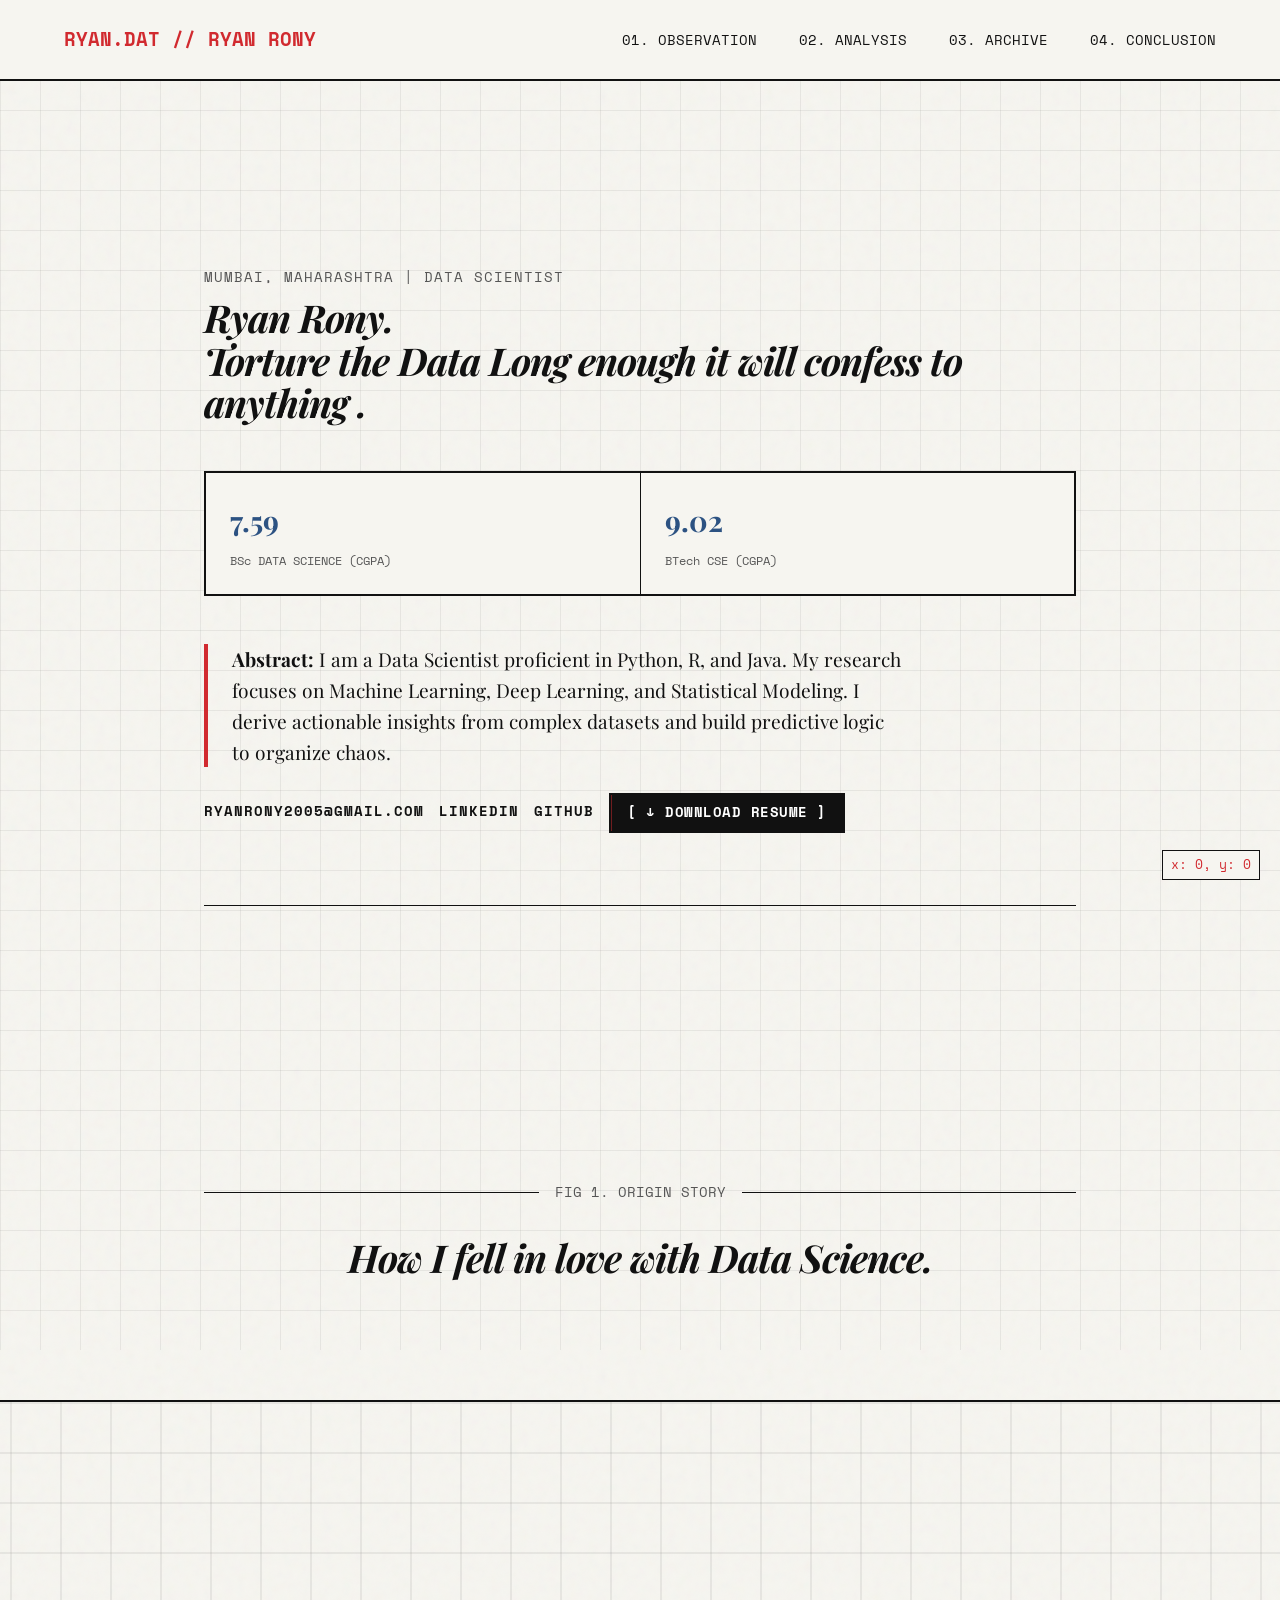
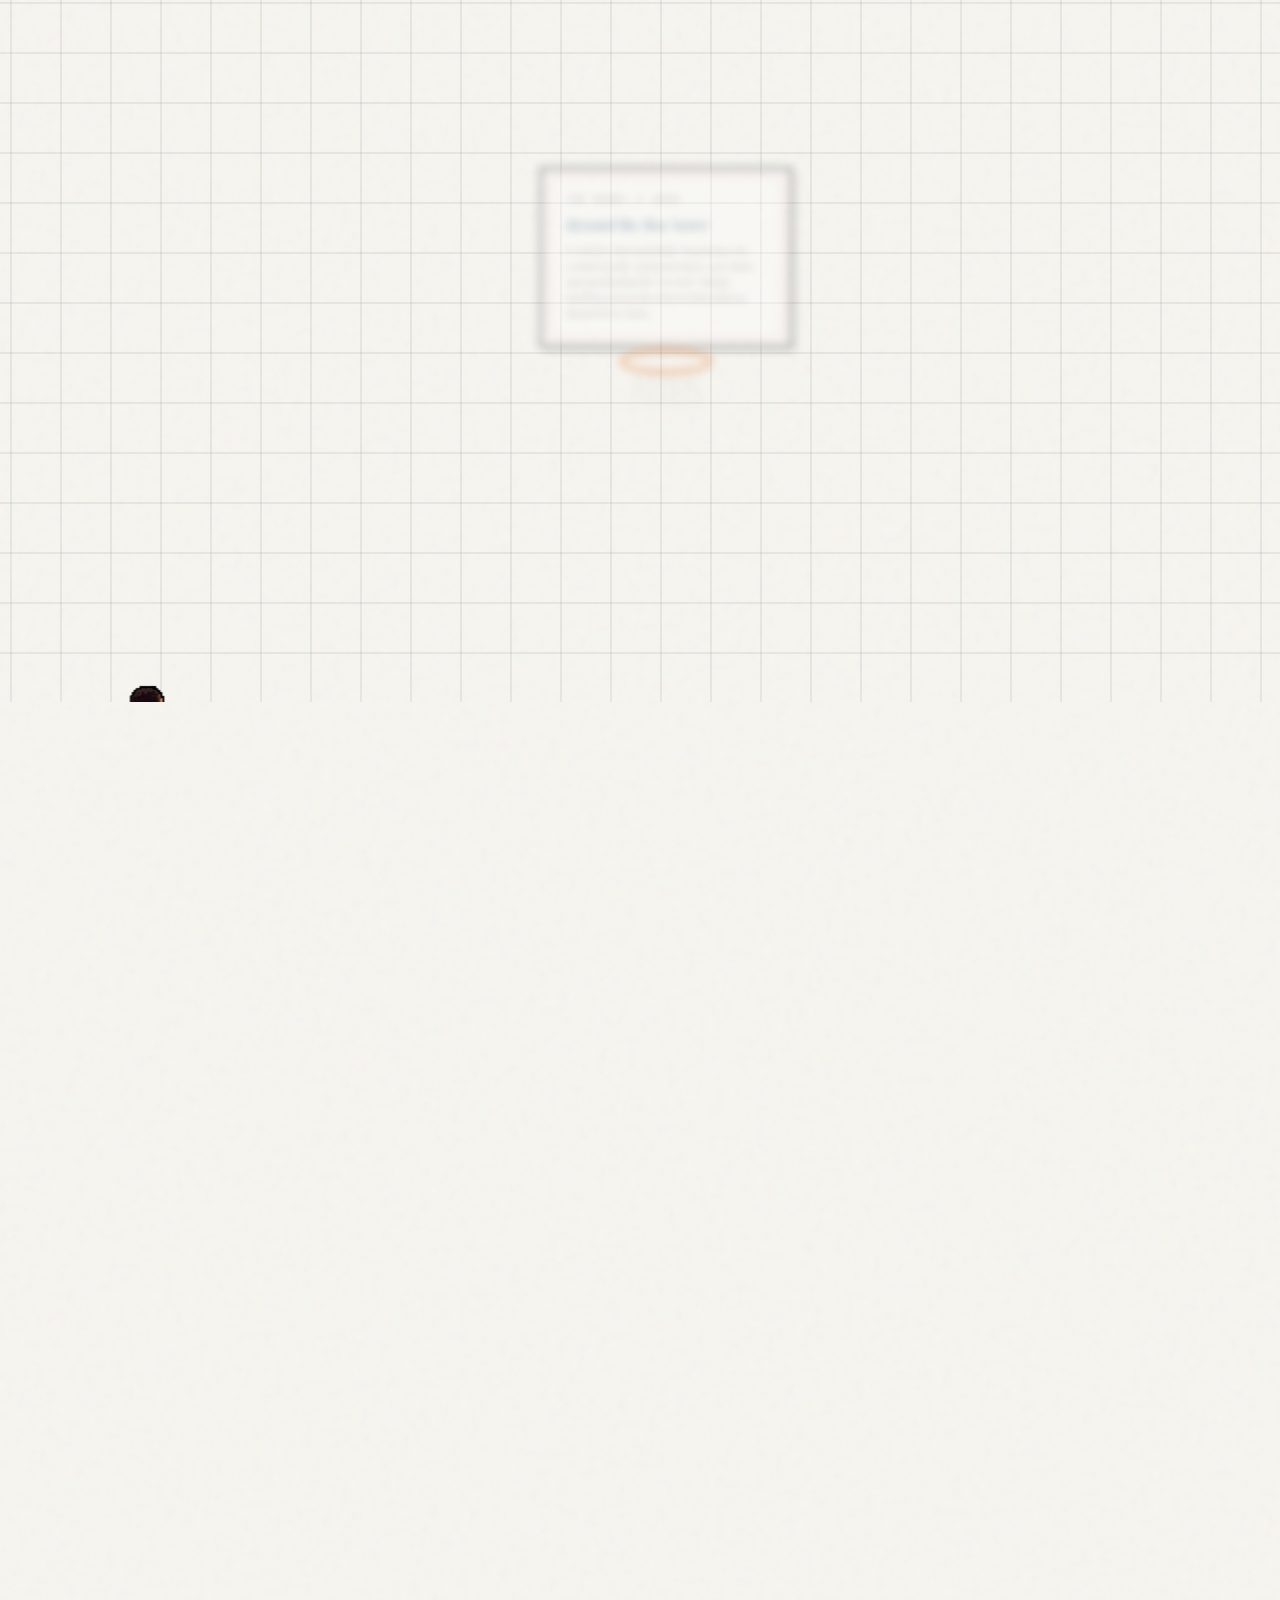
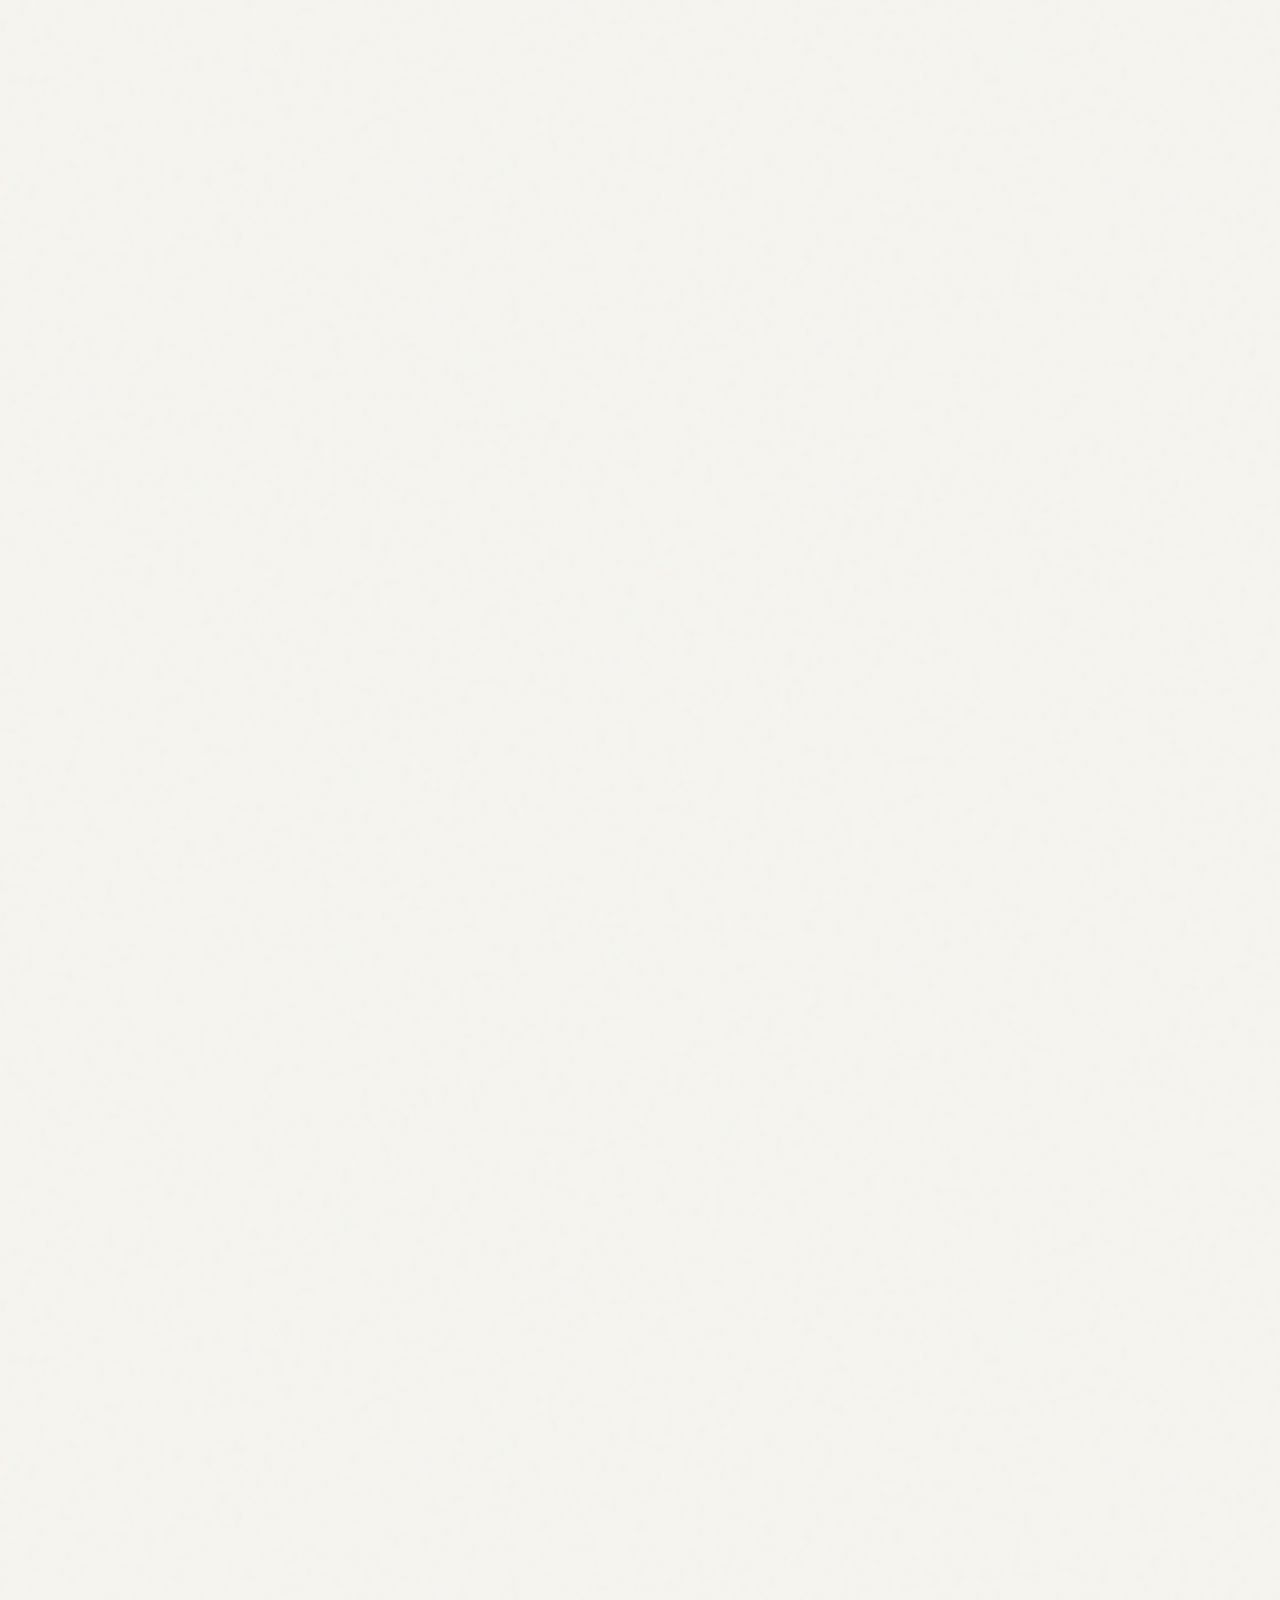
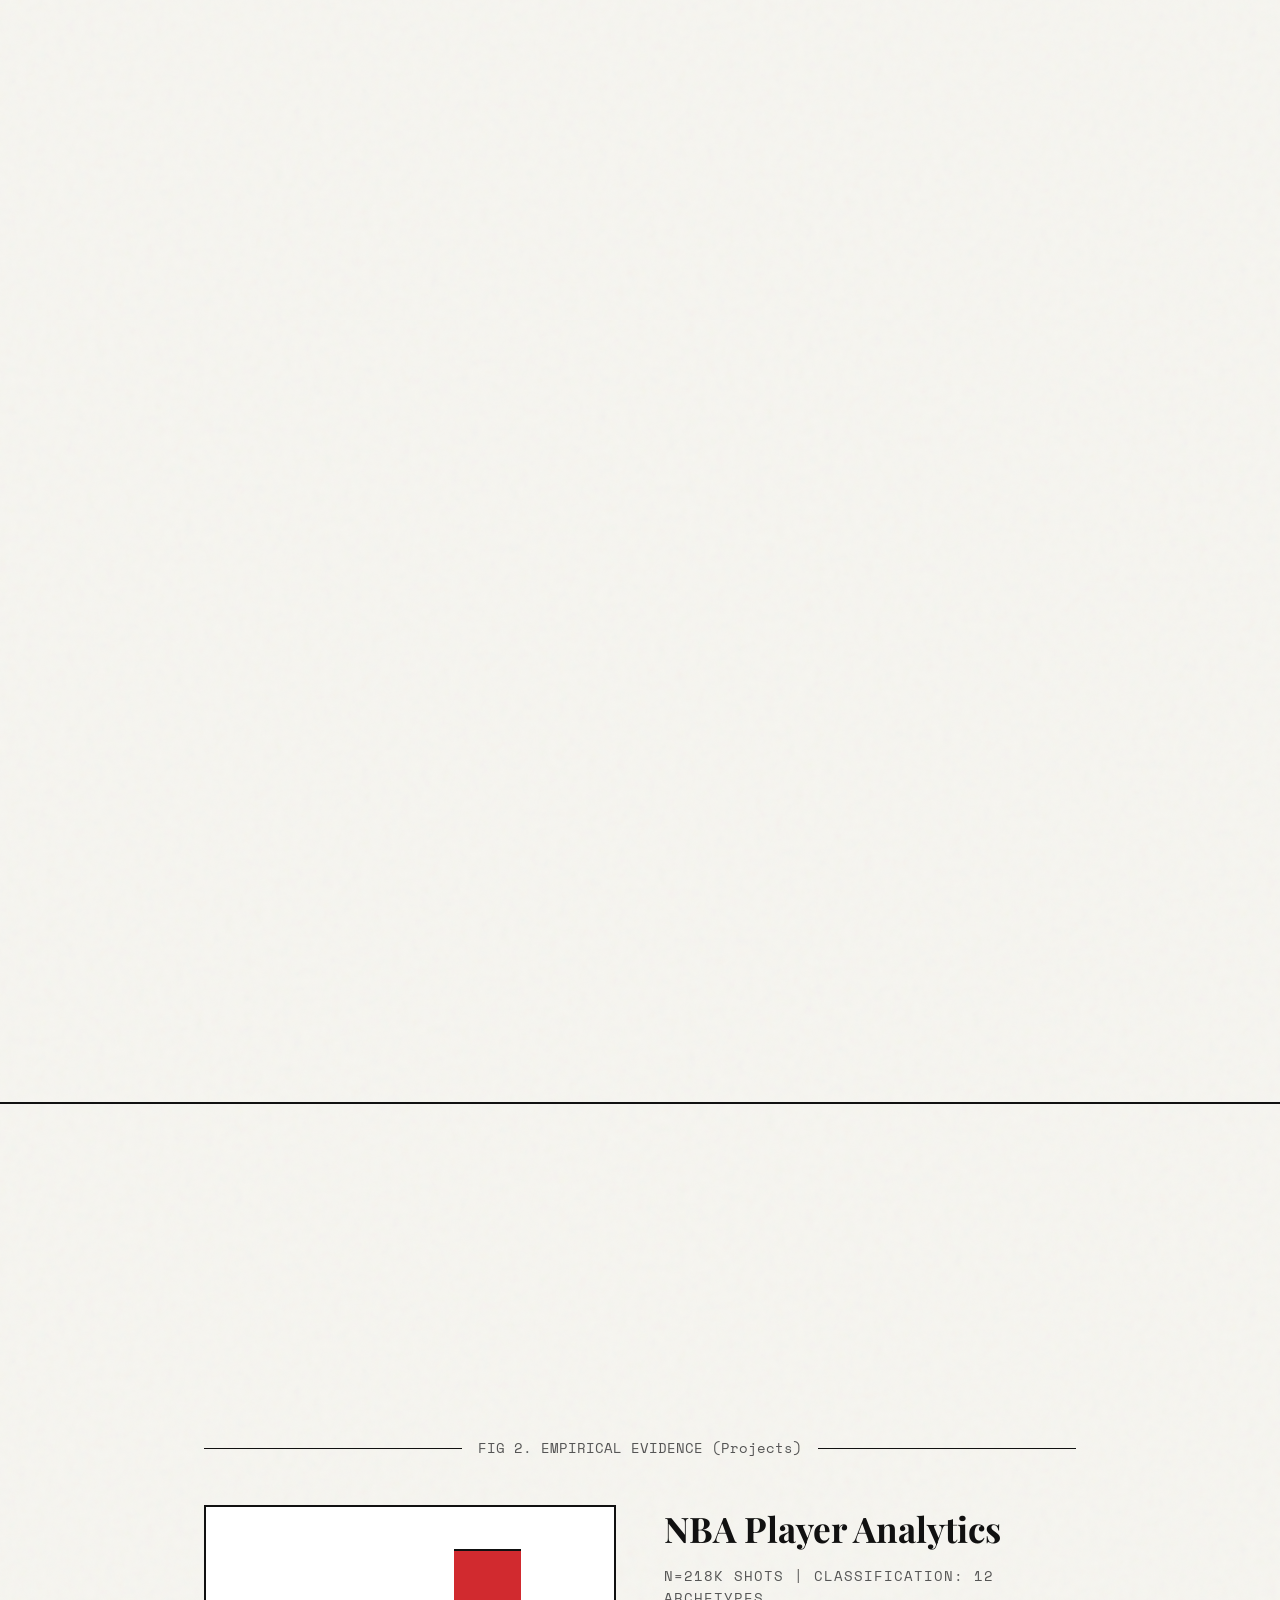
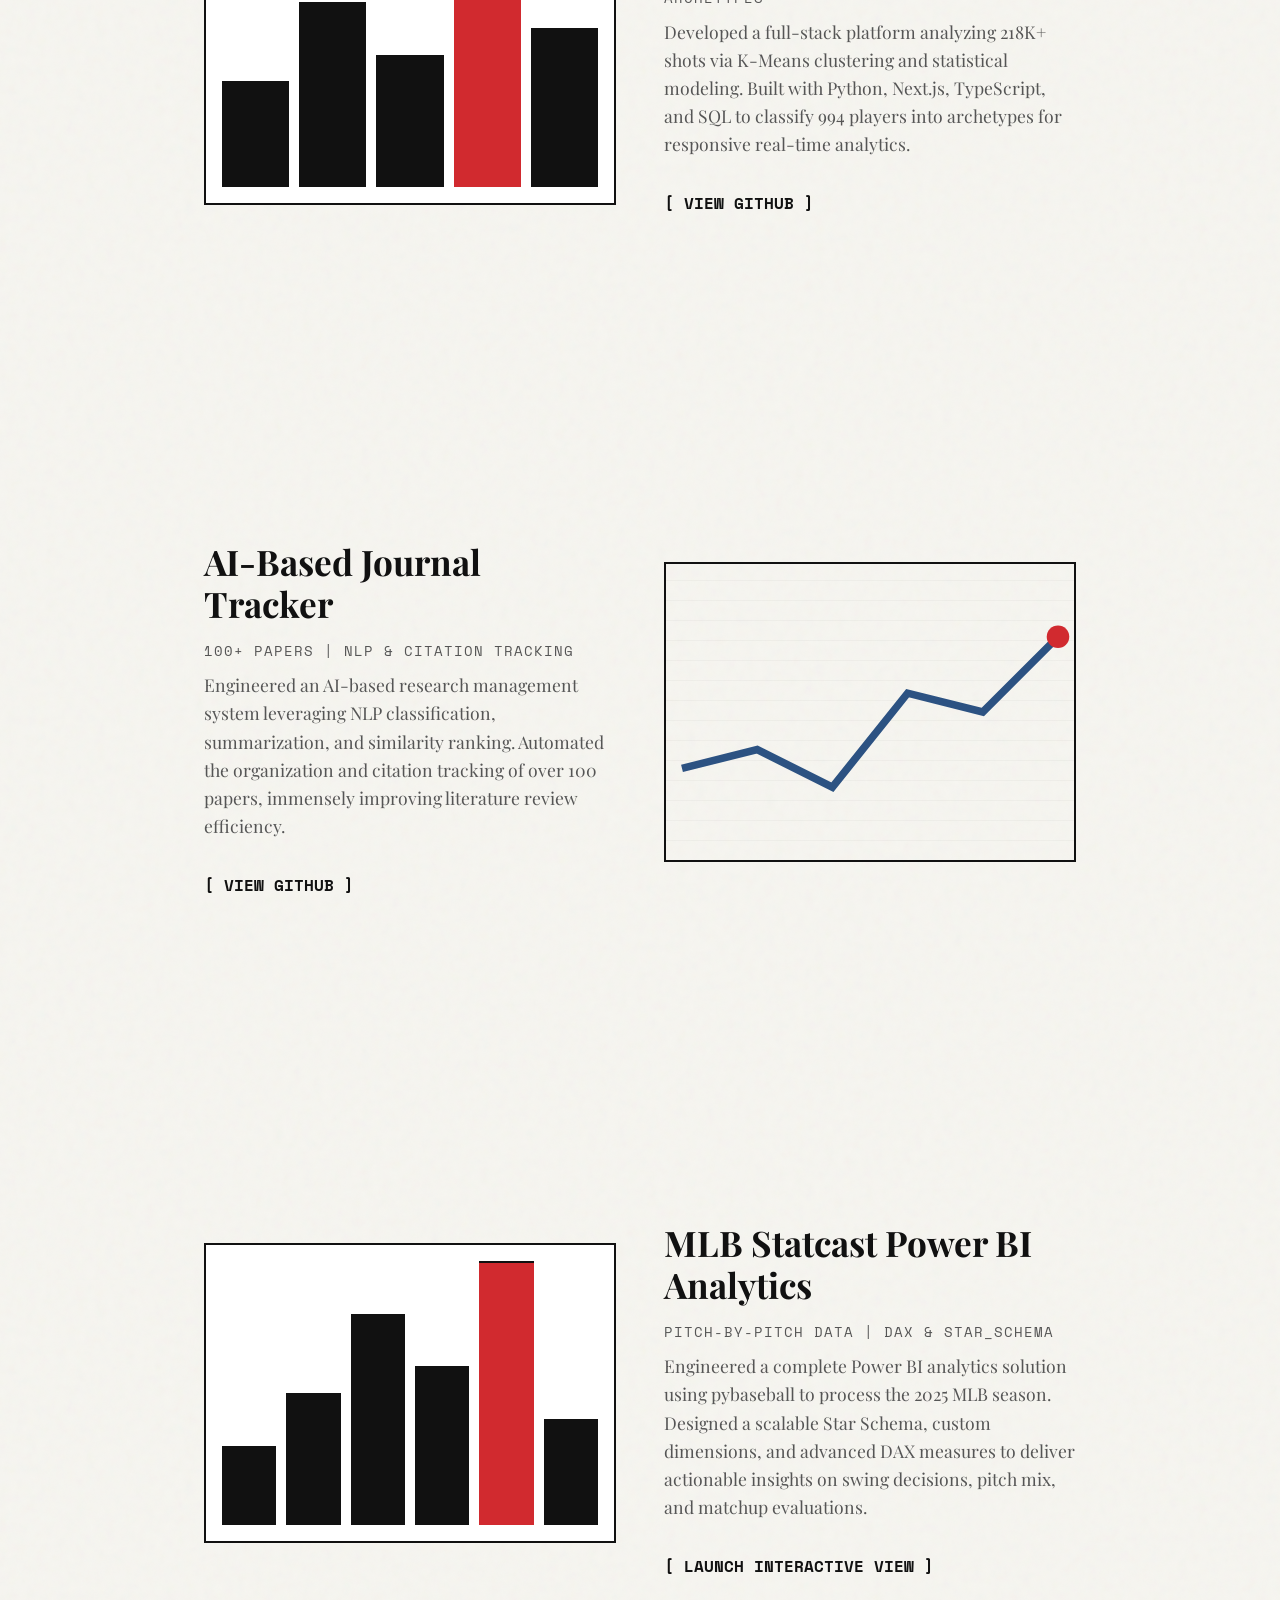
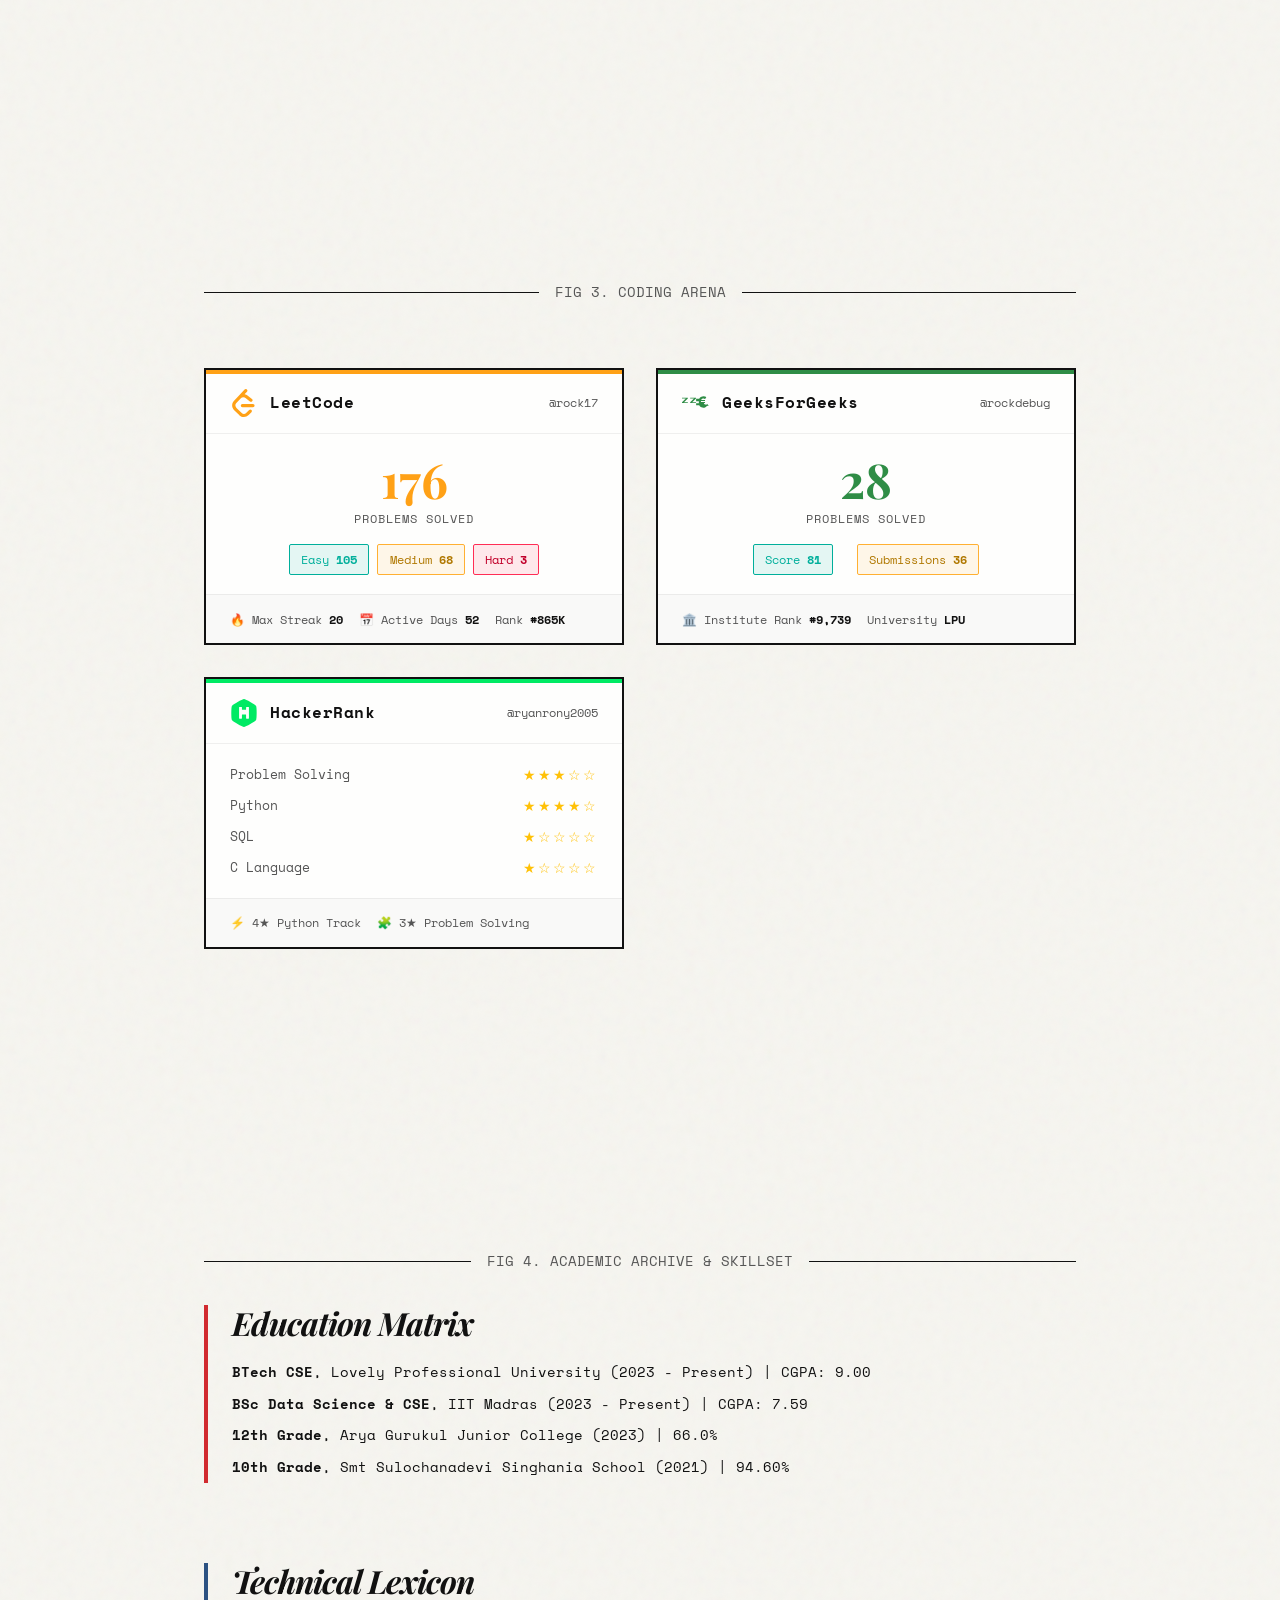
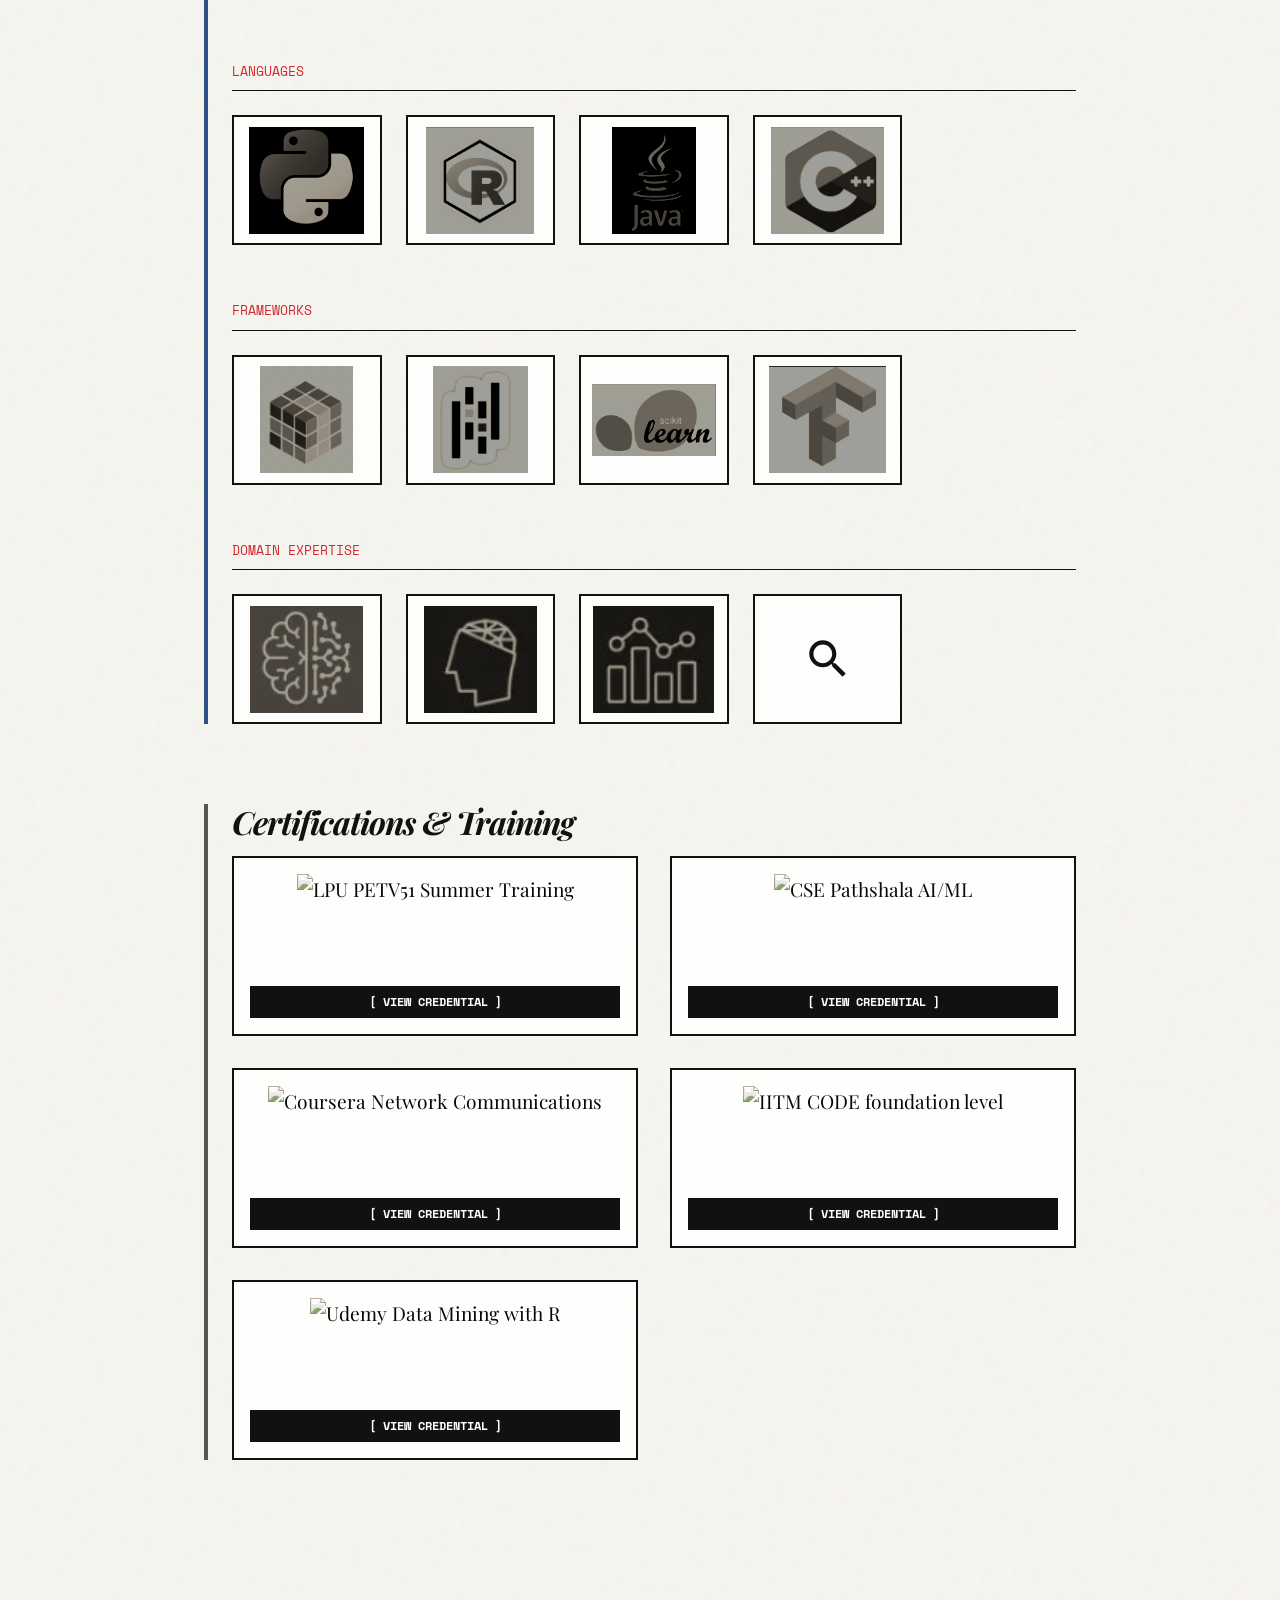
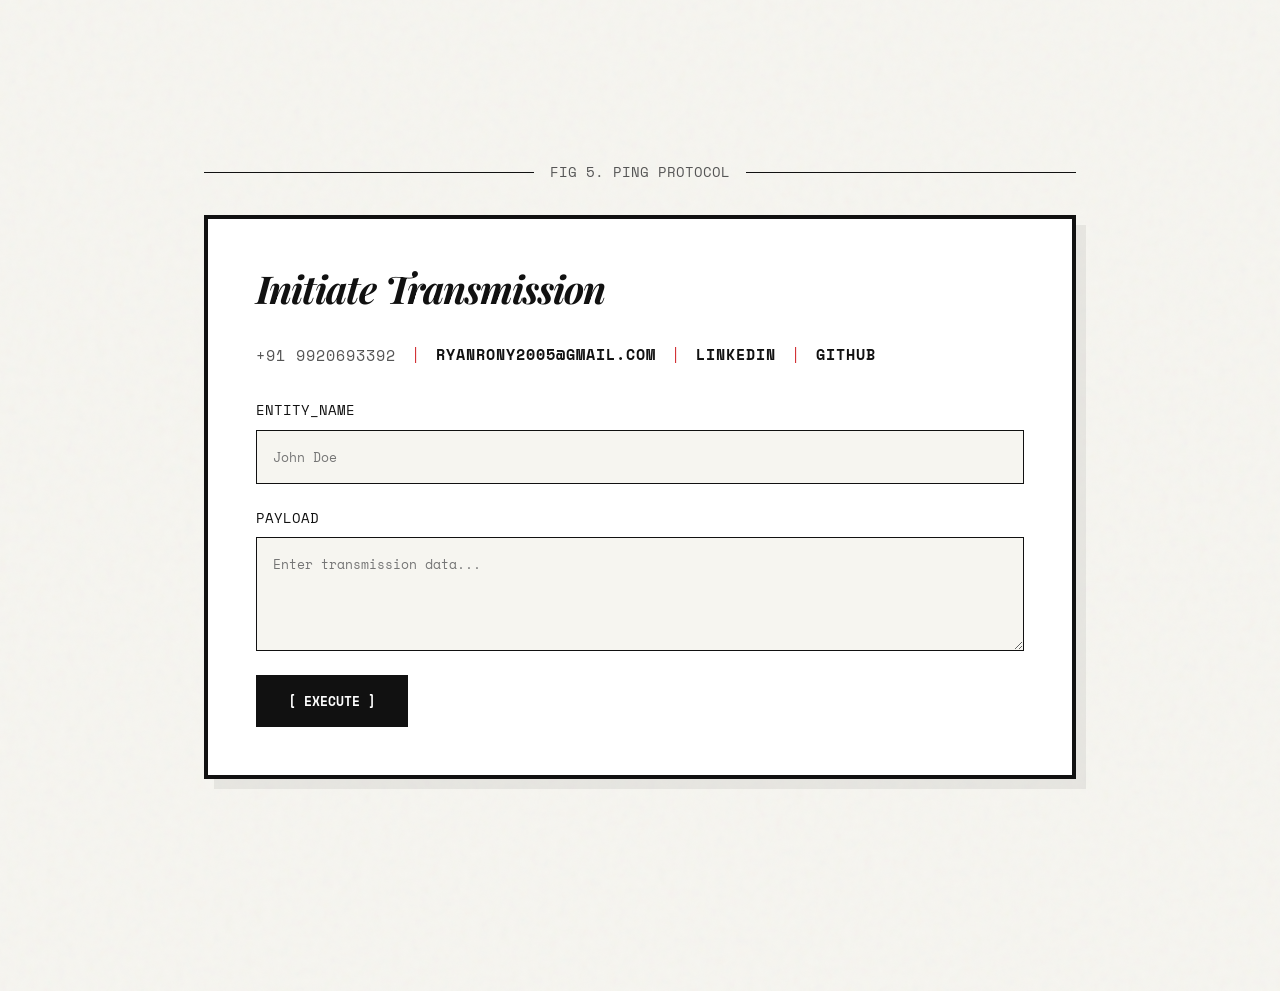
==== commit 866683df: "links" ====
--- a/index.html
+++ b/index.html
@@ -503,15 +503,73 @@
 
             <div class="abstract-text" style="max-width: 100%; border-left-color: var(--text-muted);">
                 <h3 class="dramatic-title" style="font-size: 2rem; margin-bottom: 1rem;">Certifications & Training</h3>
-                <ul style="list-style: none; font-family: var(--font-mono); font-size: 0.9rem; line-height: 2.2;">
-                    <li><strong>LPU PETV51 Summer Training</strong> (Jul 2025): Developed EduPulse analytics system
-                        using Java, Swing, JSON.</li>
-                    <li><strong>CSE Pathshala AI/ML</strong> (Mar 2024): 25-hour live training in ML workflows with
-                        Pandas & Scikit-learn.</li>
-                    <li><strong>Coursera:</strong> Network Communications (Sep 2024)</li>
-                    <li><strong>IITM:</strong> CODE foundation level (Aug 2024)</li>
-                    <li><strong>Udemy:</strong> Data Mining with R (Feb 2024)</li>
-                </ul>
+                
+                <div class="cert-grid">
+                    <div class="cert-card">
+                        <div class="cert-card-inner">
+                            <div class="cert-card-front">
+                                <img src="cert-placeholder.png" alt="LPU PETV51 Summer Training" class="cert-img">
+                                <a href="https://drive.google.com/file/d/1054kzI1lDFbeiDKG98NhJTXqTg3f7KXb/view" target="_blank" class="cert-btn" rel="noopener noreferrer">[ VIEW CREDENTIAL ]</a>
+                            </div>
+                            <div class="cert-card-back">
+                                <h4>LPU PETV51 Summer Training</h4>
+                                <p>Developed EduPulse analytics system using Java, Swing, and JSON. (Jul 2025)</p>
+                            </div>
+                        </div>
+                    </div>
+
+                    <div class="cert-card">
+                        <div class="cert-card-inner">
+                            <div class="cert-card-front">
+                                <img src="cert-placeholder.png" alt="CSE Pathshala AI/ML" class="cert-img">
+                                <a href="https://drive.google.com/file/d/1A18ZmODu2xXtYW2WSaech3kFXo5GNhxM/view" target="_blank" class="cert-btn" rel="noopener noreferrer">[ VIEW CREDENTIAL ]</a>
+                            </div>
+                            <div class="cert-card-back">
+                                <h4>CSE Pathshala AI/ML</h4>
+                                <p>25-hour live training in ML workflows with Pandas & Scikit-learn. (Mar 2024)</p>
+                            </div>
+                        </div>
+                    </div>
+
+                    <div class="cert-card">
+                        <div class="cert-card-inner">
+                            <div class="cert-card-front">
+                                <img src="cert-placeholder.png" alt="Coursera Network Communications" class="cert-img">
+                                <a href="https://www.coursera.org/account/accomplishments/verify/QHWU9I7OQCQV" target="_blank" class="cert-btn" rel="noopener noreferrer">[ VIEW CREDENTIAL ]</a>
+                            </div>
+                            <div class="cert-card-back">
+                                <h4>Coursera</h4>
+                                <p>Network Communications (Sep 2024)</p>
+                            </div>
+                        </div>
+                    </div>
+
+                    <div class="cert-card">
+                        <div class="cert-card-inner">
+                            <div class="cert-card-front">
+                                <img src="cert-placeholder.png" alt="IITM CODE foundation level" class="cert-img">
+                                <a href="https://drive.google.com/file/d/12Pc7uTIg7KfRsQZE8hs06wCEEaEAZECC/view" target="_blank" class="cert-btn" rel="noopener noreferrer">[ VIEW CREDENTIAL ]</a>
+                            </div>
+                            <div class="cert-card-back">
+                                <h4>IITM</h4>
+                                <p>CODE foundation level (Aug 2024)</p>
+                            </div>
+                        </div>
+                    </div>
+
+                    <div class="cert-card">
+                        <div class="cert-card-inner">
+                            <div class="cert-card-front">
+                                <img src="cert-placeholder.png" alt="Udemy Data Mining with R" class="cert-img">
+                                <a href="https://www.udemy.com/certificate/UC-dc5eaba8-59e2-418d-aba2-5dec1f548b91/" target="_blank" class="cert-btn" rel="noopener noreferrer">[ VIEW CREDENTIAL ]</a>
+                            </div>
+                            <div class="cert-card-back">
+                                <h4>Udemy</h4>
+                                <p>Data Mining with R (Feb 2024)</p>
+                            </div>
+                        </div>
+                    </div>
+                </div>
             </div>
         </section>
 
@@ -526,8 +584,15 @@
         <footer class="contact" id="contact">
             <div class="contact-box">
                 <h2 class="dramatic-title">Initiate Transmission</h2>
-                <p style="margin-bottom: 2rem; font-family: var(--font-mono);">+91 9920693392 | ryanrony2005@gmail.com
-                </p>
+                <div class="mono-label" style="display:flex; gap: 15px; flex-wrap: wrap; align-items: center; margin-bottom: 2rem; font-size: 0.95rem;">
+                    <span>+91 9920693392</span>
+                    <span style="color: var(--data-red);">|</span>
+                    <a href="mailto:ryanrony2005@gmail.com" class="view-link">ryanrony2005@gmail.com</a>
+                    <span style="color: var(--data-red);">|</span>
+                    <a href="https://linkedin.com/in/ryanrony" class="view-link" target="_blank">LinkedIn</a>
+                    <span style="color: var(--data-red);">|</span>
+                    <a href="https://github.com/rock-debug" class="view-link" target="_blank">GitHub</a>
+                </div>
                 <form class="data-form">
                     <div class="form-group">
                         <label for="name">ENTITY_NAME</label>
--- a/style.css
+++ b/style.css
@@ -753,6 +753,113 @@
     padding-bottom: 0.5rem;
 }
 
+/* ── Certification Flip Boxes ── */
+.cert-grid {
+    display: grid;
+    grid-template-columns: repeat(auto-fill, minmax(280px, 1fr));
+    gap: 2rem;
+    margin-top: 1rem;
+}
+
+.cert-card {
+    height: 180px;
+    perspective: 1000px;
+    cursor: pointer;
+}
+
+.cert-card-inner {
+    position: relative;
+    width: 100%;
+    height: 100%;
+    text-align: center;
+    transition: transform 0.6s cubic-bezier(0.4, 0, 0.2, 1);
+    transform-style: preserve-3d;
+}
+
+.cert-card.flipped .cert-card-inner {
+    transform: rotateY(180deg);
+}
+
+.cert-card-front, .cert-card-back {
+    position: absolute;
+    width: 100%;
+    height: 100%;
+    -webkit-backface-visibility: hidden;
+    backface-visibility: hidden;
+    display: flex;
+    flex-direction: column;
+    align-items: center;
+    justify-content: center;
+    border: 2px solid var(--border-color);
+    background: rgba(255, 255, 255, 0.85);
+    backdrop-filter: blur(6px);
+    transition: border-color 0.3s, box-shadow 0.3s;
+    padding: 1rem;
+}
+
+.cert-card:hover .cert-card-front {
+    border-color: var(--data-red);
+    box-shadow: 6px 6px 0 var(--border-color);
+}
+
+.cert-card-front img.cert-img {
+    max-width: 100%;
+    max-height: 65%;
+    object-fit: contain;
+    margin-bottom: auto;
+    filter: grayscale(0.6) sepia(0.2) contrast(1.1);
+    transition: filter 0.3s ease;
+}
+
+.cert-card:hover .cert-card-front img.cert-img {
+    filter: grayscale(0) sepia(0) contrast(1);
+}
+
+.cert-card-front .cert-btn {
+    font-family: var(--font-mono);
+    font-size: 0.75rem;
+    font-weight: bold;
+    color: white;
+    background: var(--text-main);
+    padding: 0.4rem 1rem;
+    text-decoration: none;
+    transition: background 0.2s, color 0.2s;
+    margin-top: auto;
+    width: 100%;
+}
+
+.cert-card-front .cert-btn:hover {
+    background: var(--data-red);
+}
+
+.cert-card-back {
+    background: #2b1a0f;
+    color: white;
+    transform: rotateY(180deg);
+    font-family: var(--font-mono);
+    padding: 1.5rem;
+    text-align: left;
+    display: flex;
+    flex-direction: column;
+    justify-content: flex-start;
+    align-items: flex-start;
+}
+
+.cert-card-back h4 {
+    color: var(--data-red);
+    margin-bottom: 0.6rem;
+    font-size: 1.1rem;
+    font-family: var(--font-serif);
+    font-style: italic;
+    line-height: 1.3;
+}
+
+.cert-card-back p {
+    font-size: 0.85rem;
+    color: #e0e0e0;
+    line-height: 1.5;
+}
+
 /* ── Coding Arena Section ── */
 .coding-arena {
     display: grid;
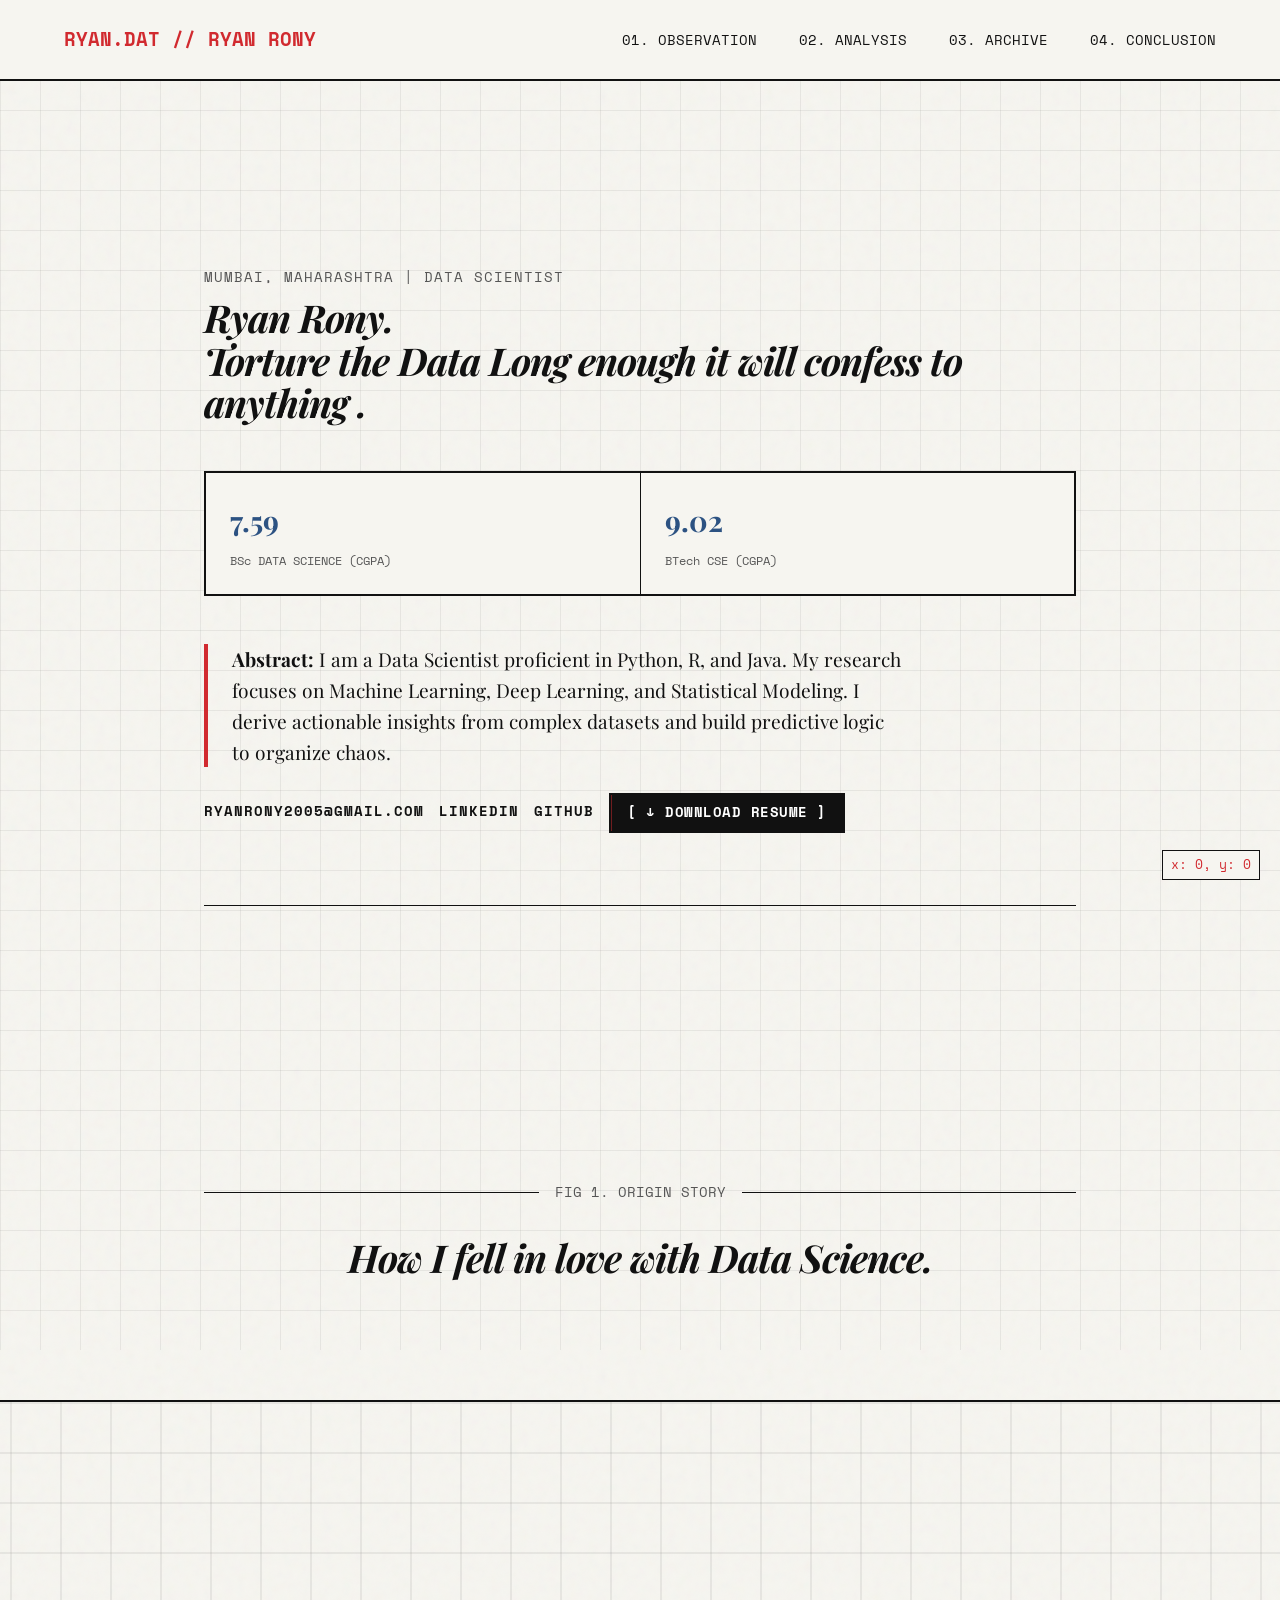
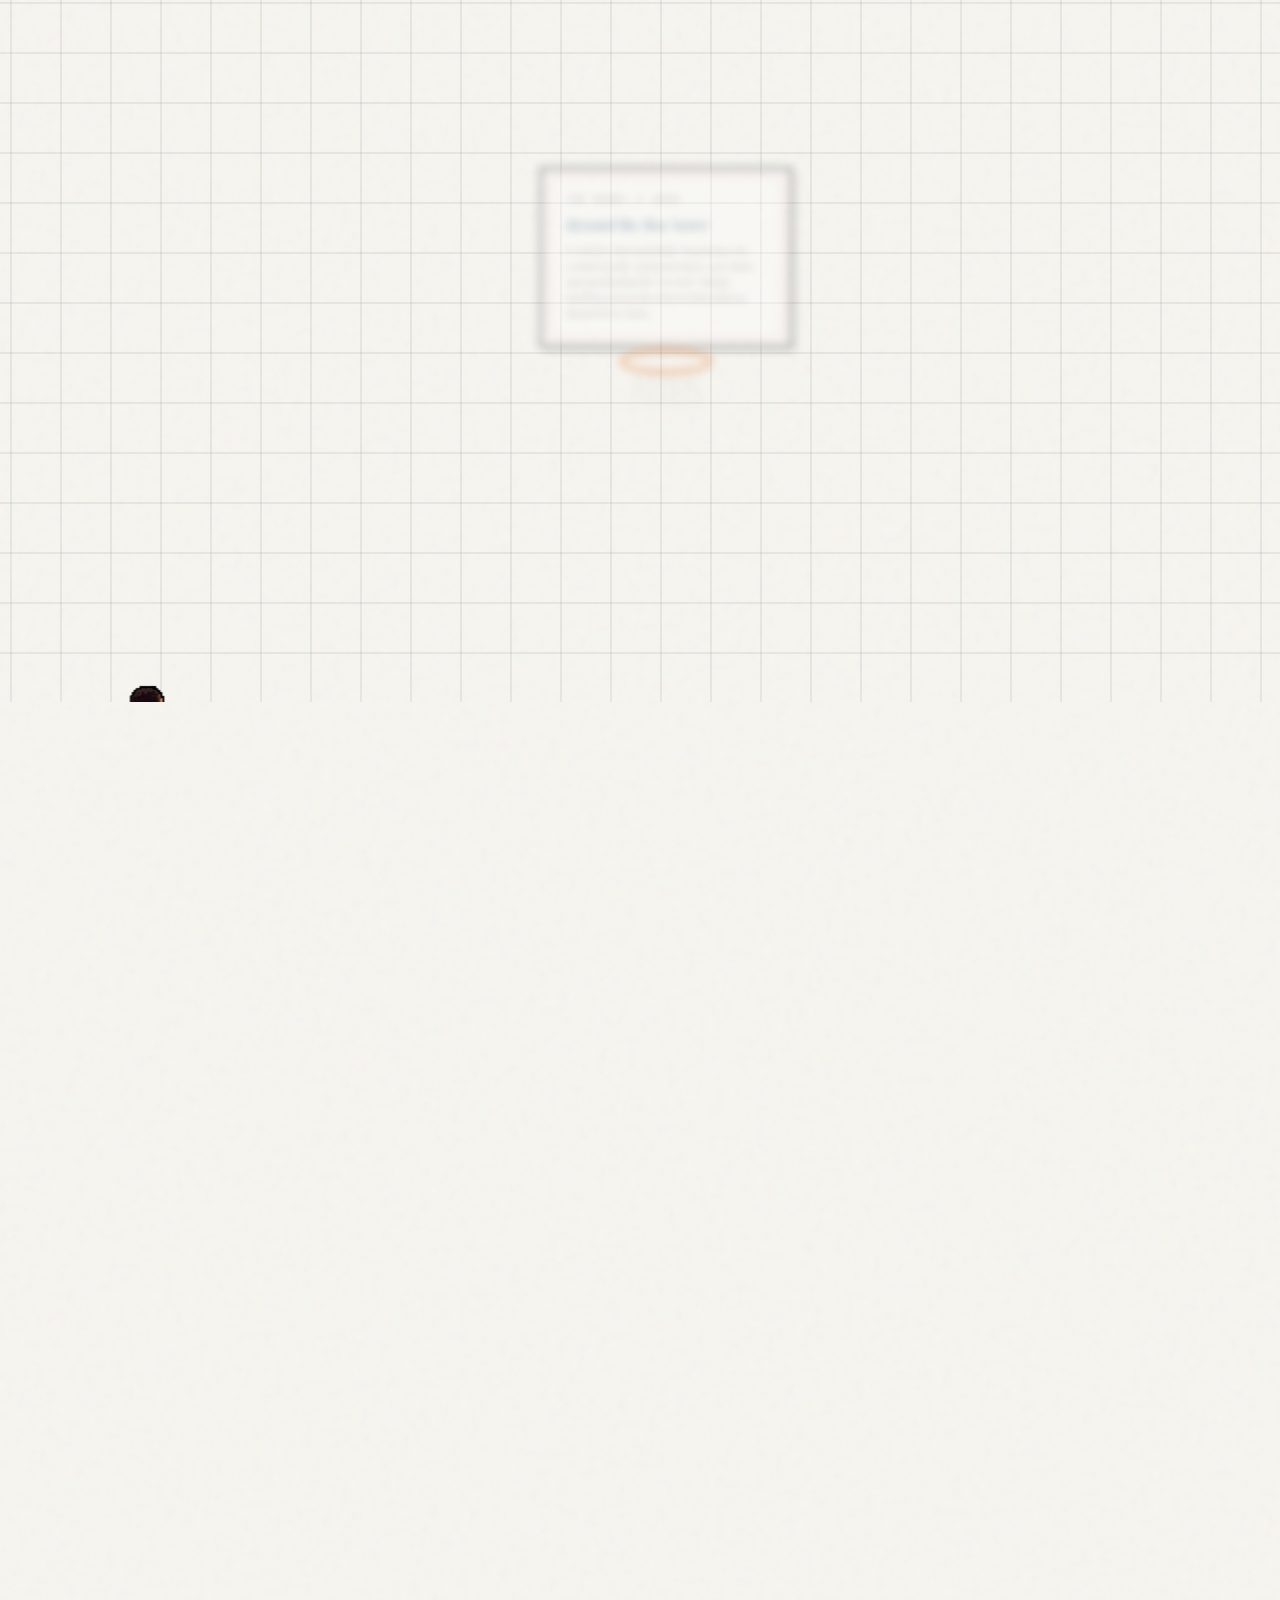
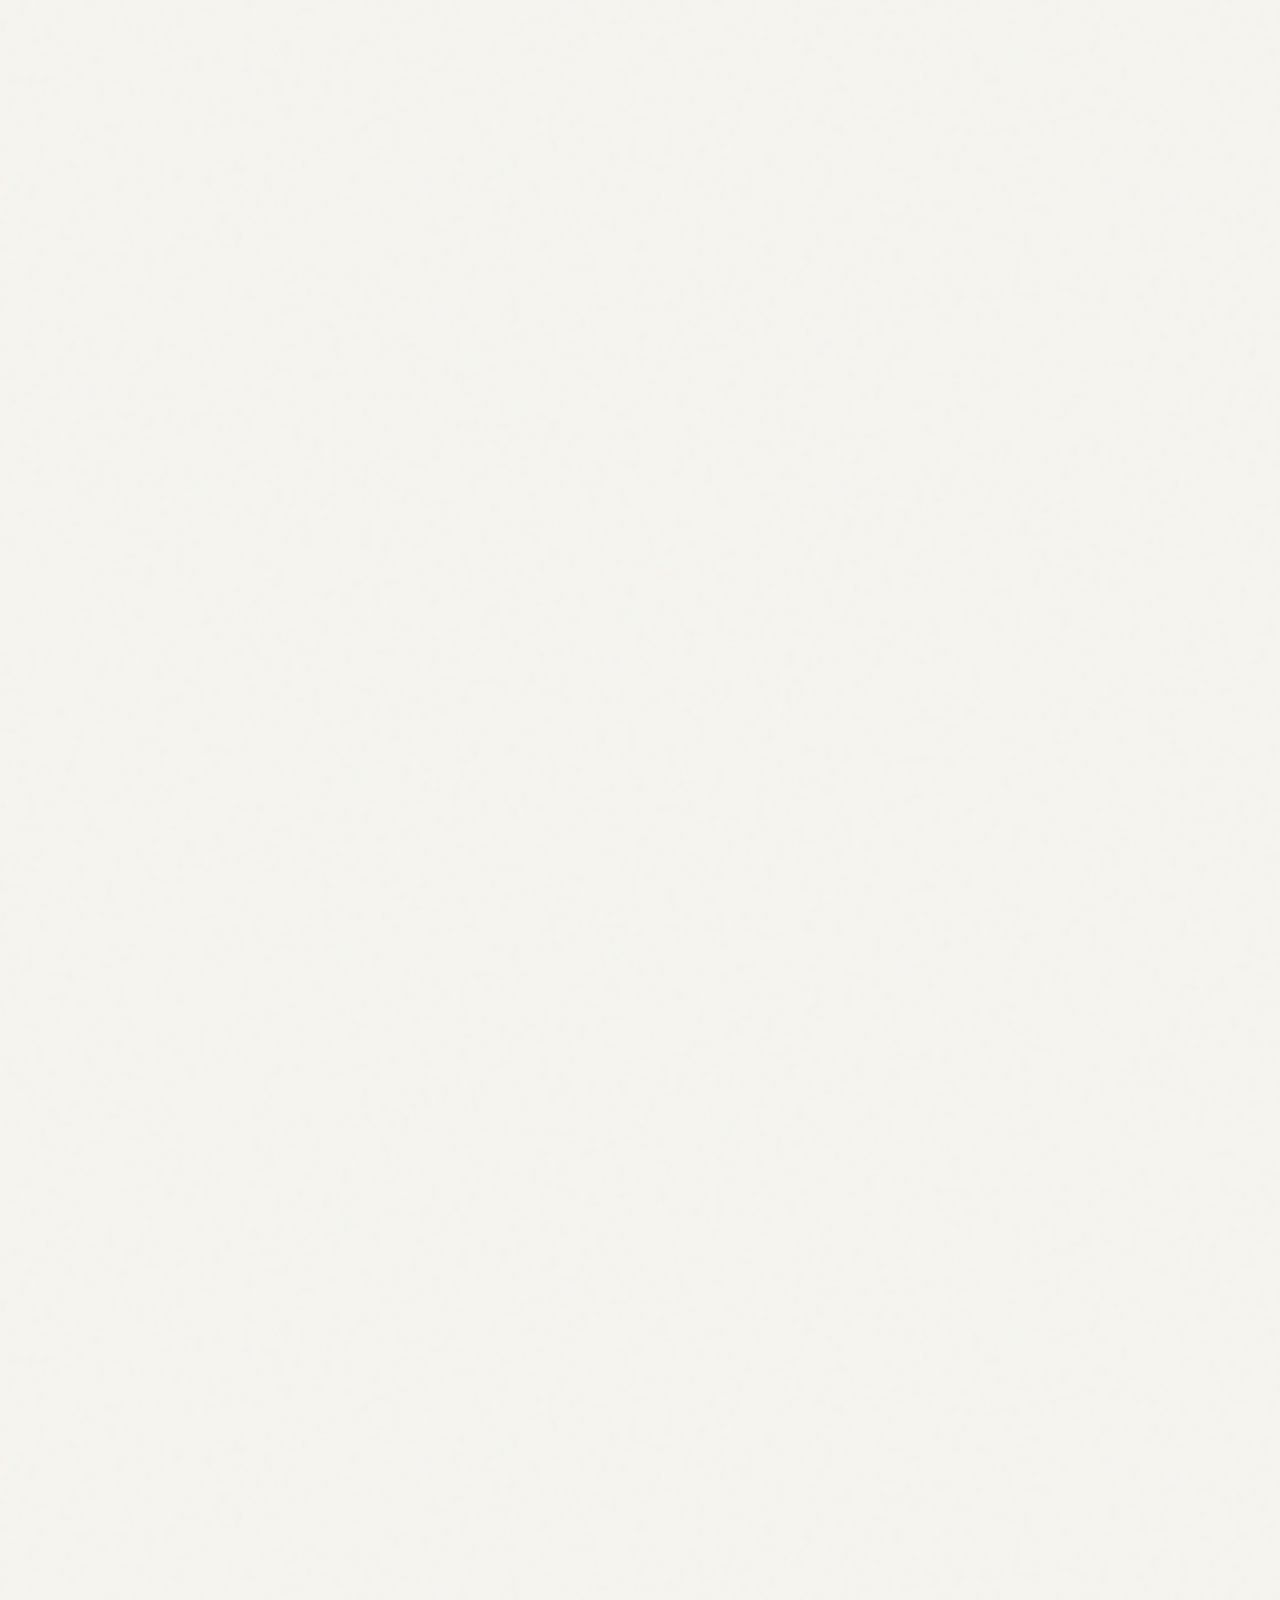
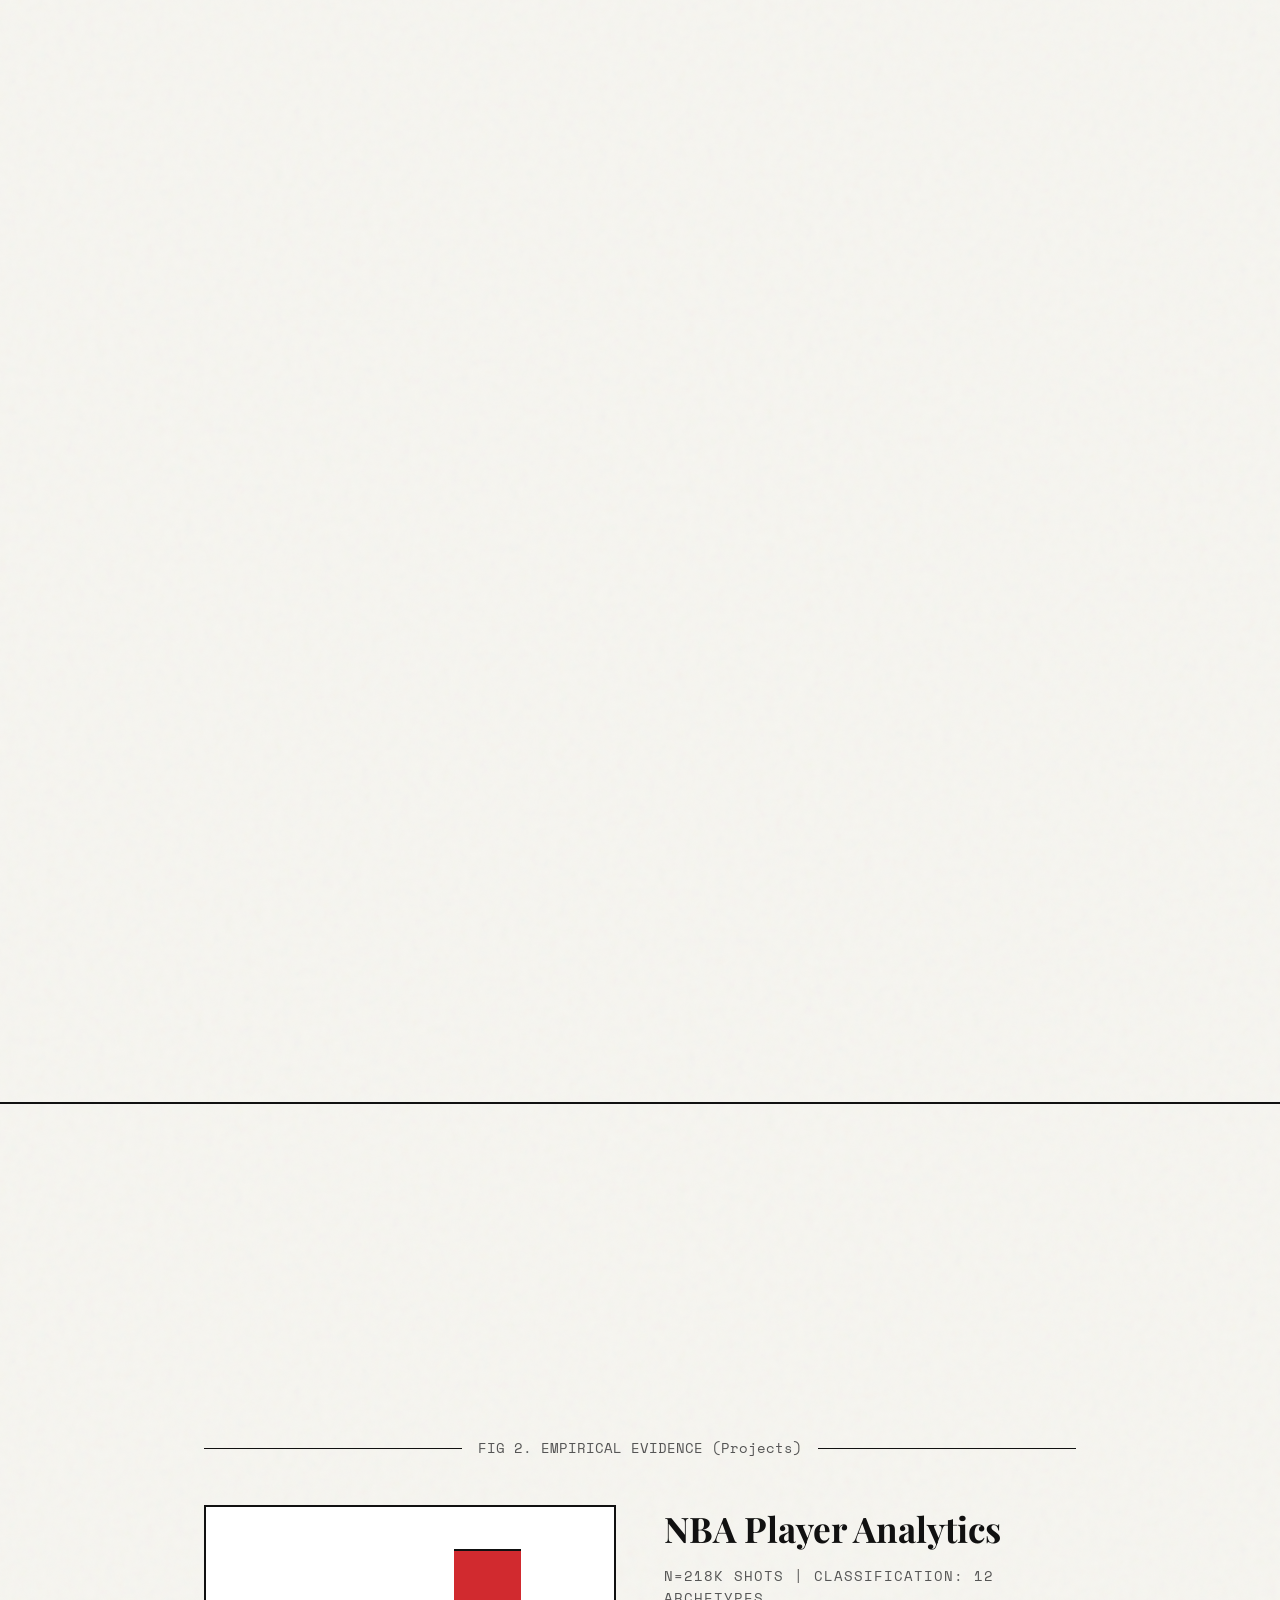
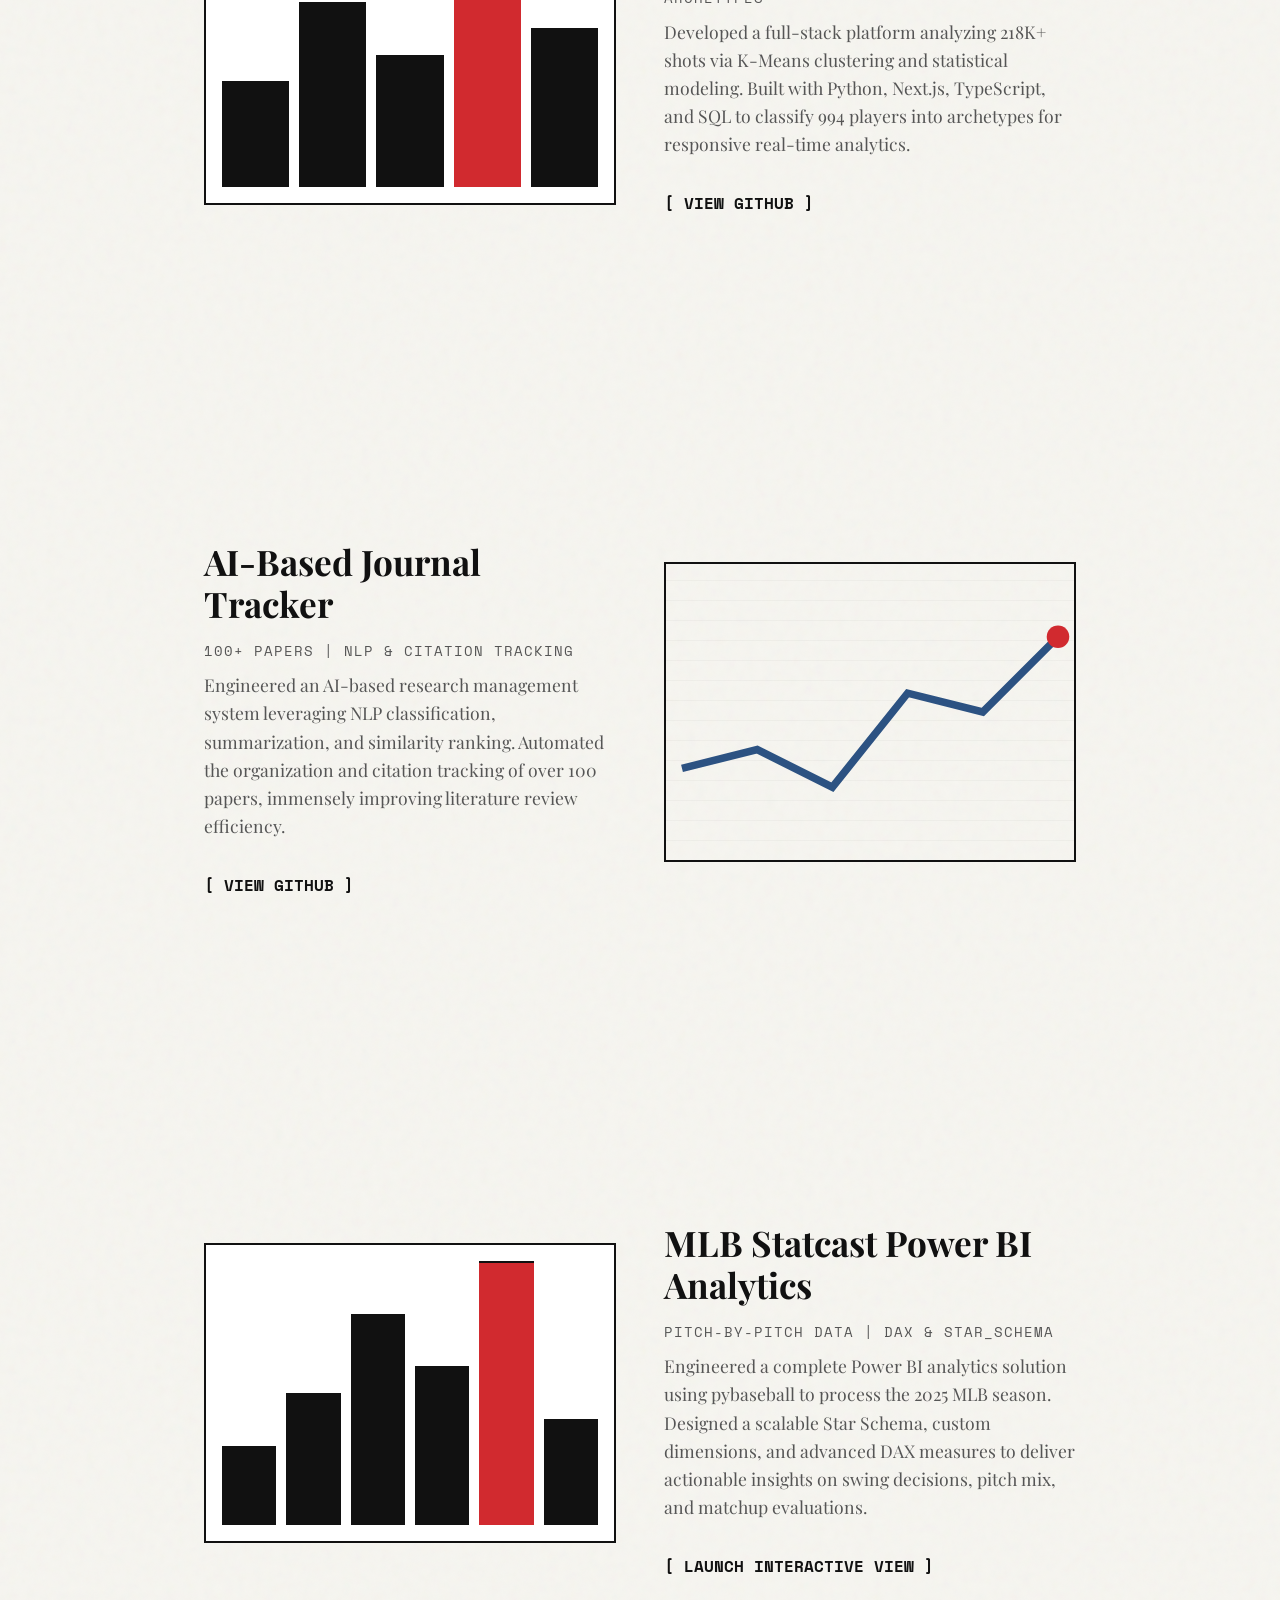
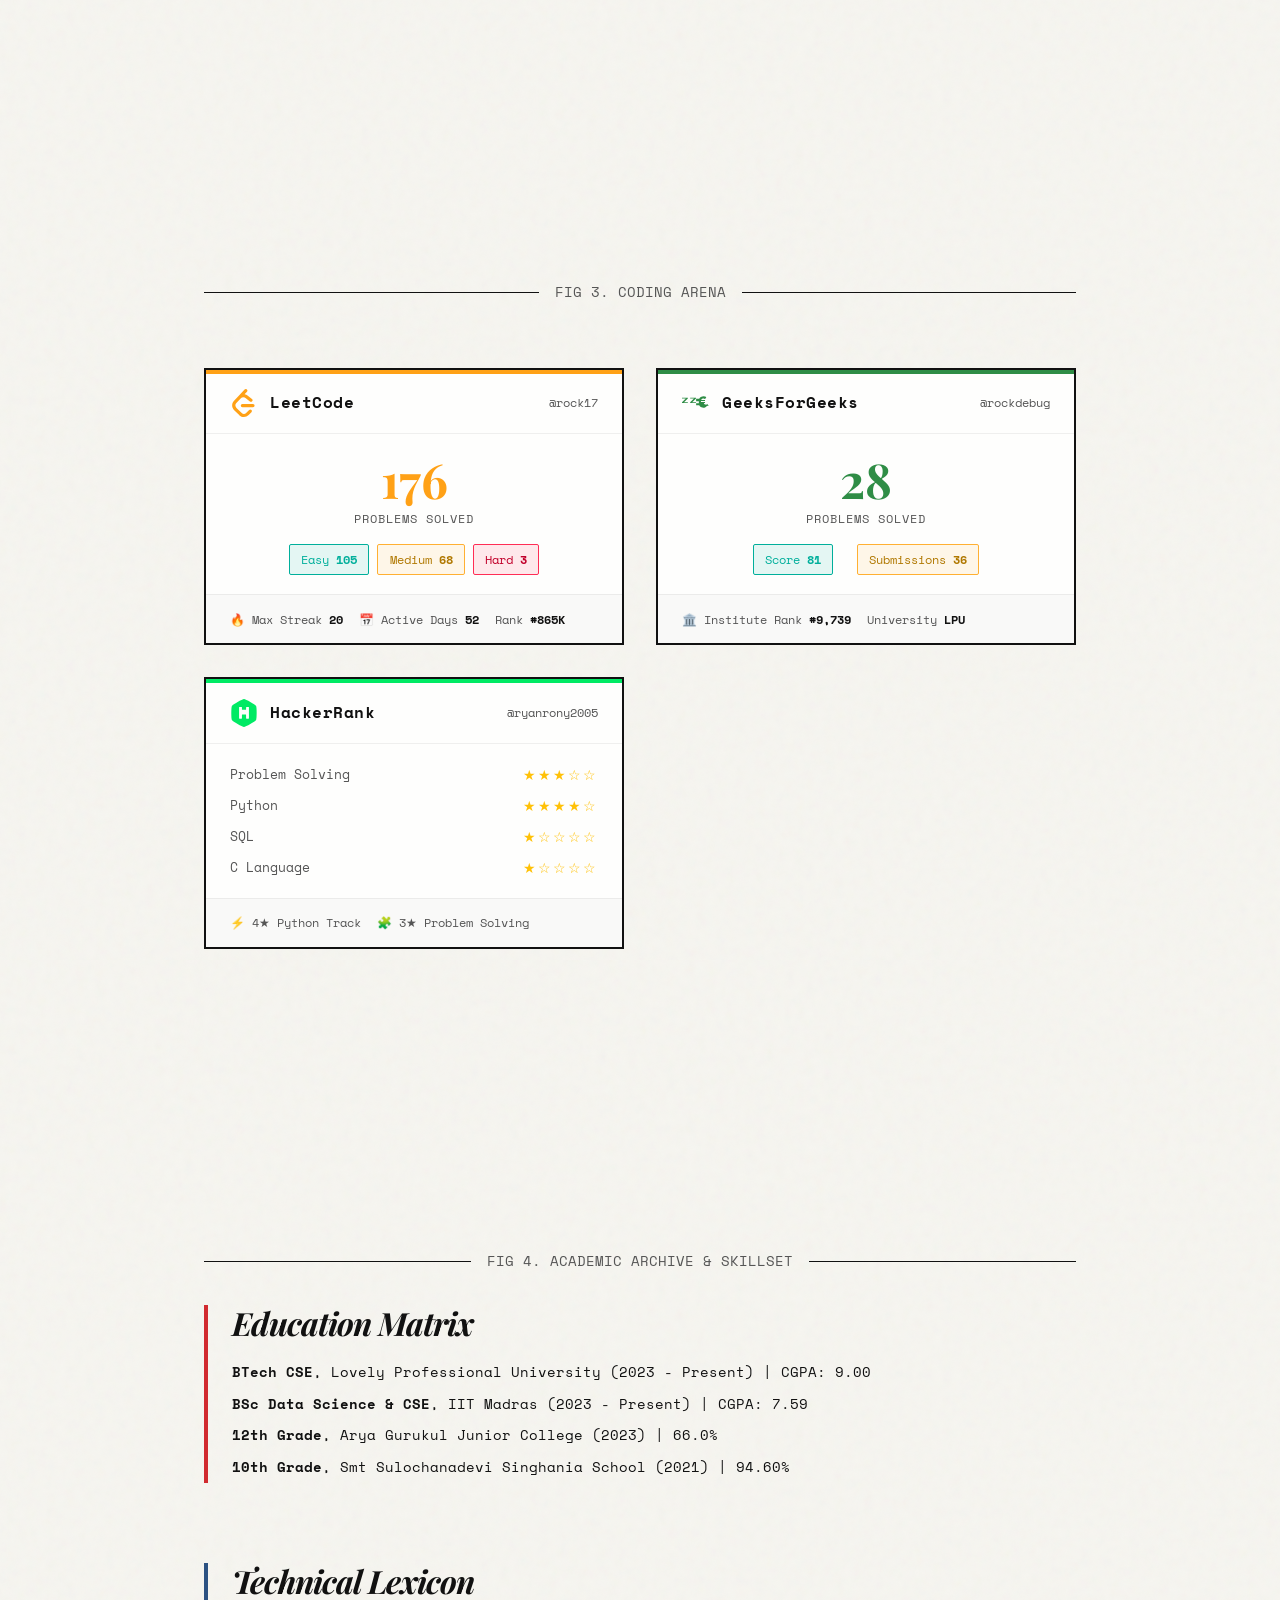
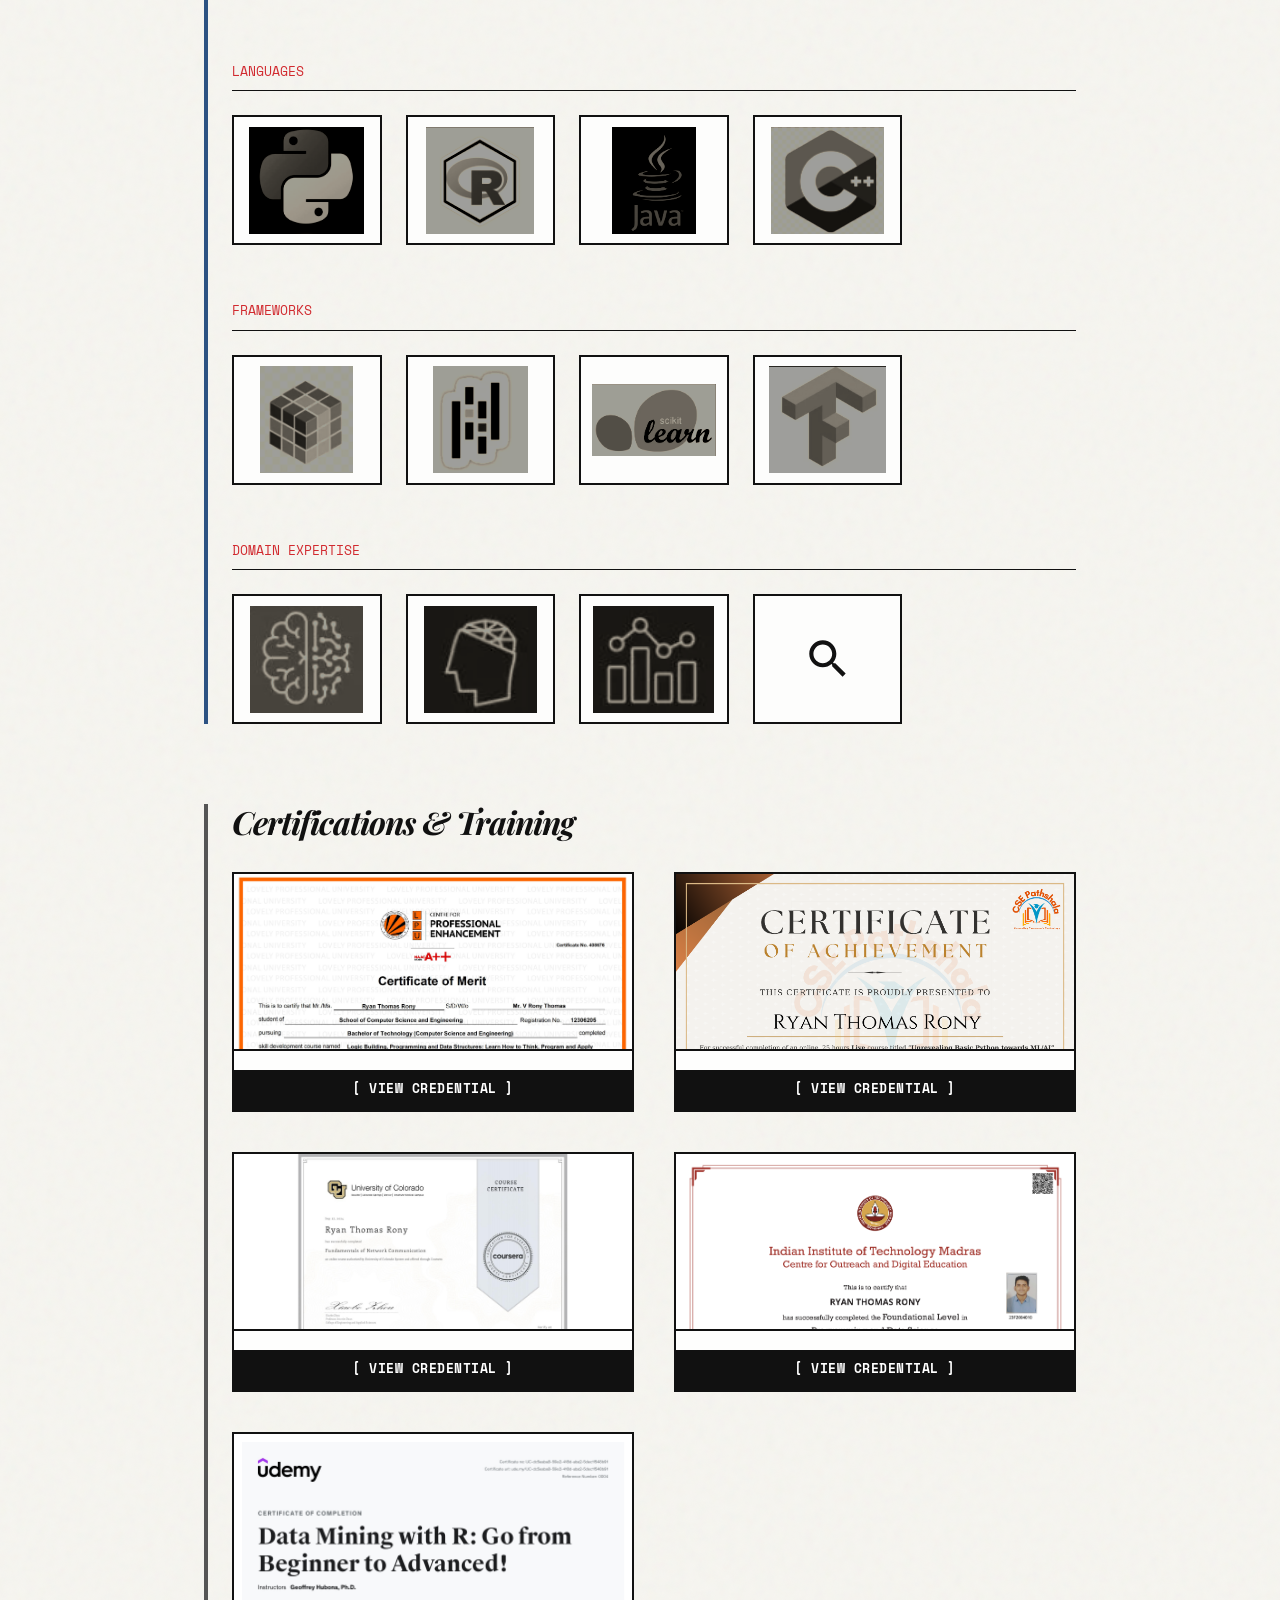
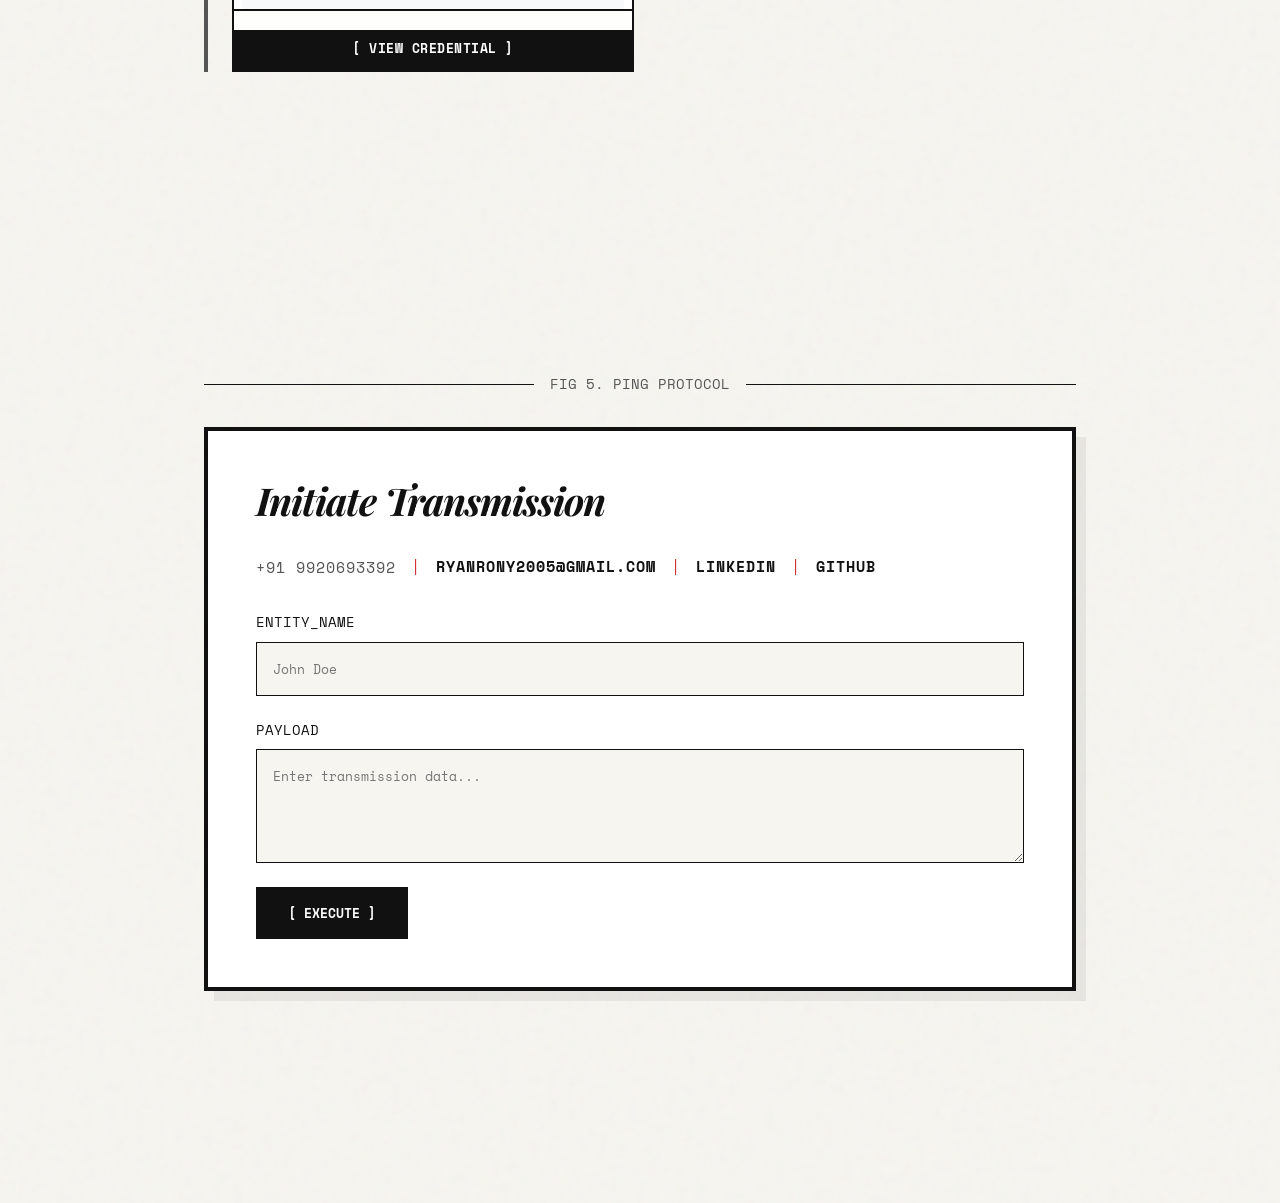
==== commit 12b39f4d: "final" ====
--- a/index.html
+++ b/index.html
@@ -508,7 +508,7 @@
                     <div class="cert-card">
                         <div class="cert-card-inner">
                             <div class="cert-card-front">
-                                <img src="cert-placeholder.png" alt="LPU PETV51 Summer Training" class="cert-img">
+                                <img src="summertraining.png" alt="LPU PETV51 Summer Training" class="cert-img">
                                 <a href="https://drive.google.com/file/d/1054kzI1lDFbeiDKG98NhJTXqTg3f7KXb/view" target="_blank" class="cert-btn" rel="noopener noreferrer">[ VIEW CREDENTIAL ]</a>
                             </div>
                             <div class="cert-card-back">
@@ -521,7 +521,7 @@
                     <div class="cert-card">
                         <div class="cert-card-inner">
                             <div class="cert-card-front">
-                                <img src="cert-placeholder.png" alt="CSE Pathshala AI/ML" class="cert-img">
+                                <img src="csepathshalapython.png" alt="CSE Pathshala AI/ML" class="cert-img">
                                 <a href="https://drive.google.com/file/d/1A18ZmODu2xXtYW2WSaech3kFXo5GNhxM/view" target="_blank" class="cert-btn" rel="noopener noreferrer">[ VIEW CREDENTIAL ]</a>
                             </div>
                             <div class="cert-card-back">
@@ -534,7 +534,7 @@
                     <div class="cert-card">
                         <div class="cert-card-inner">
                             <div class="cert-card-front">
-                                <img src="cert-placeholder.png" alt="Coursera Network Communications" class="cert-img">
+                                <img src="Computernetworks.jpeg" alt="Coursera Network Communications" class="cert-img">
                                 <a href="https://www.coursera.org/account/accomplishments/verify/QHWU9I7OQCQV" target="_blank" class="cert-btn" rel="noopener noreferrer">[ VIEW CREDENTIAL ]</a>
                             </div>
                             <div class="cert-card-back">
@@ -547,7 +547,7 @@
                     <div class="cert-card">
                         <div class="cert-card-inner">
                             <div class="cert-card-front">
-                                <img src="cert-placeholder.png" alt="IITM CODE foundation level" class="cert-img">
+                                <img src="CODEIITM.png" alt="IITM CODE foundation level" class="cert-img">
                                 <a href="https://drive.google.com/file/d/12Pc7uTIg7KfRsQZE8hs06wCEEaEAZECC/view" target="_blank" class="cert-btn" rel="noopener noreferrer">[ VIEW CREDENTIAL ]</a>
                             </div>
                             <div class="cert-card-back">
@@ -560,7 +560,7 @@
                     <div class="cert-card">
                         <div class="cert-card-inner">
                             <div class="cert-card-front">
-                                <img src="cert-placeholder.png" alt="Udemy Data Mining with R" class="cert-img">
+                                <img src="DataminingR.jpg" alt="Udemy Data Mining with R" class="cert-img">
                                 <a href="https://www.udemy.com/certificate/UC-dc5eaba8-59e2-418d-aba2-5dec1f548b91/" target="_blank" class="cert-btn" rel="noopener noreferrer">[ VIEW CREDENTIAL ]</a>
                             </div>
                             <div class="cert-card-back">
--- a/style.css
+++ b/style.css
@@ -756,14 +756,14 @@
 /* ── Certification Flip Boxes ── */
 .cert-grid {
     display: grid;
-    grid-template-columns: repeat(auto-fill, minmax(280px, 1fr));
-    gap: 2rem;
-    margin-top: 1rem;
+    grid-template-columns: repeat(auto-fill, minmax(320px, 1fr));
+    gap: 2.5rem;
+    margin-top: 2rem;
 }
 
 .cert-card {
-    height: 180px;
-    perspective: 1000px;
+    height: 240px;
+    perspective: 1200px;
     cursor: pointer;
 }
 
@@ -788,13 +788,19 @@
     backface-visibility: hidden;
     display: flex;
     flex-direction: column;
-    align-items: center;
-    justify-content: center;
     border: 2px solid var(--border-color);
     background: rgba(255, 255, 255, 0.85);
     backdrop-filter: blur(6px);
     transition: border-color 0.3s, box-shadow 0.3s;
-    padding: 1rem;
+}
+
+.cert-card-front {
+    padding: 0;
+    overflow: hidden;
+}
+
+.cert-card-back {
+    padding: 1.5rem;
 }
 
 .cert-card:hover .cert-card-front {
@@ -803,29 +809,28 @@
 }
 
 .cert-card-front img.cert-img {
-    max-width: 100%;
-    max-height: 65%;
-    object-fit: contain;
+    width: 100%;
+    height: 75%;
+    object-fit: cover;
+    object-position: top center;
+    border-bottom: 2px solid var(--border-color);
     margin-bottom: auto;
-    filter: grayscale(0.6) sepia(0.2) contrast(1.1);
-    transition: filter 0.3s ease;
-}
-
-.cert-card:hover .cert-card-front img.cert-img {
-    filter: grayscale(0) sepia(0) contrast(1);
 }
 
 .cert-card-front .cert-btn {
     font-family: var(--font-mono);
-    font-size: 0.75rem;
+    font-size: 0.8rem;
     font-weight: bold;
     color: white;
     background: var(--text-main);
-    padding: 0.4rem 1rem;
+    padding: 0.6rem 1rem;
     text-decoration: none;
     transition: background 0.2s, color 0.2s;
     margin-top: auto;
     width: 100%;
+    text-align: center;
+    text-transform: uppercase;
+    letter-spacing: 0.5px;
 }
 
 .cert-card-front .cert-btn:hover {
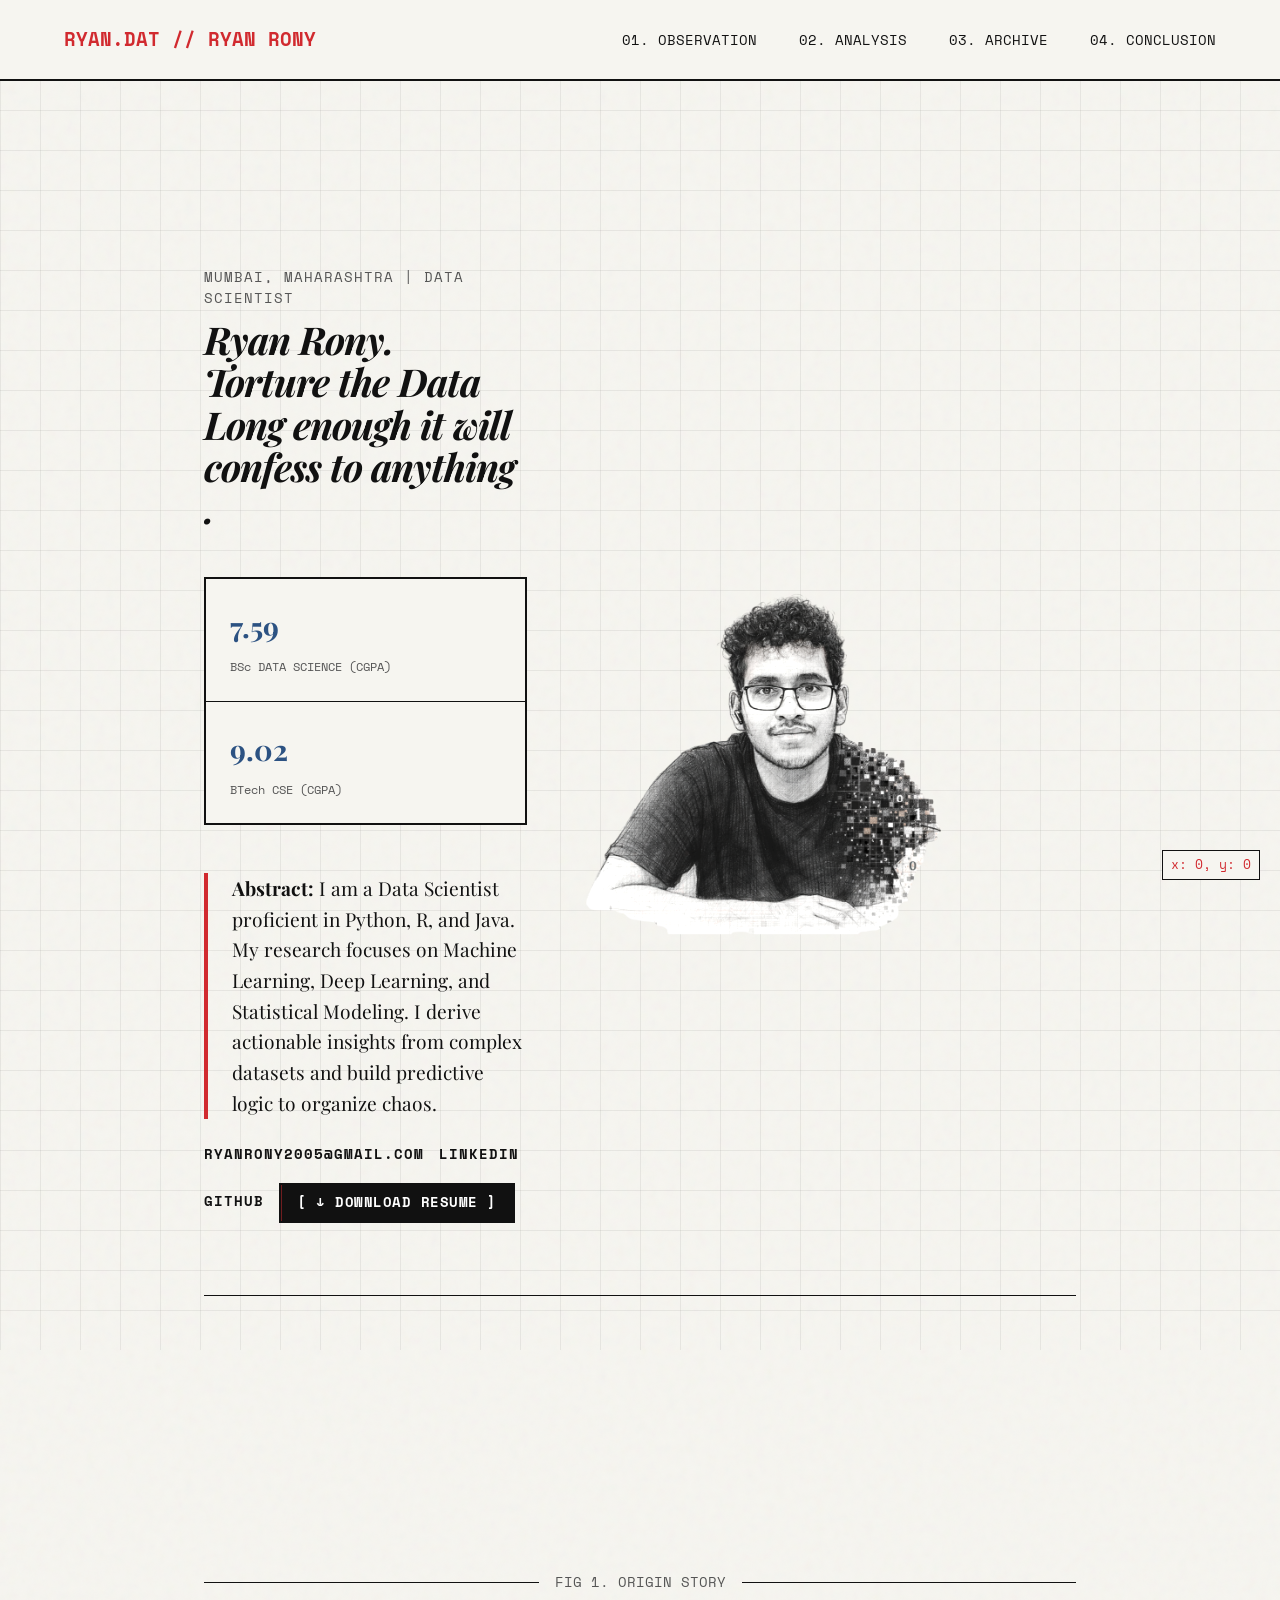
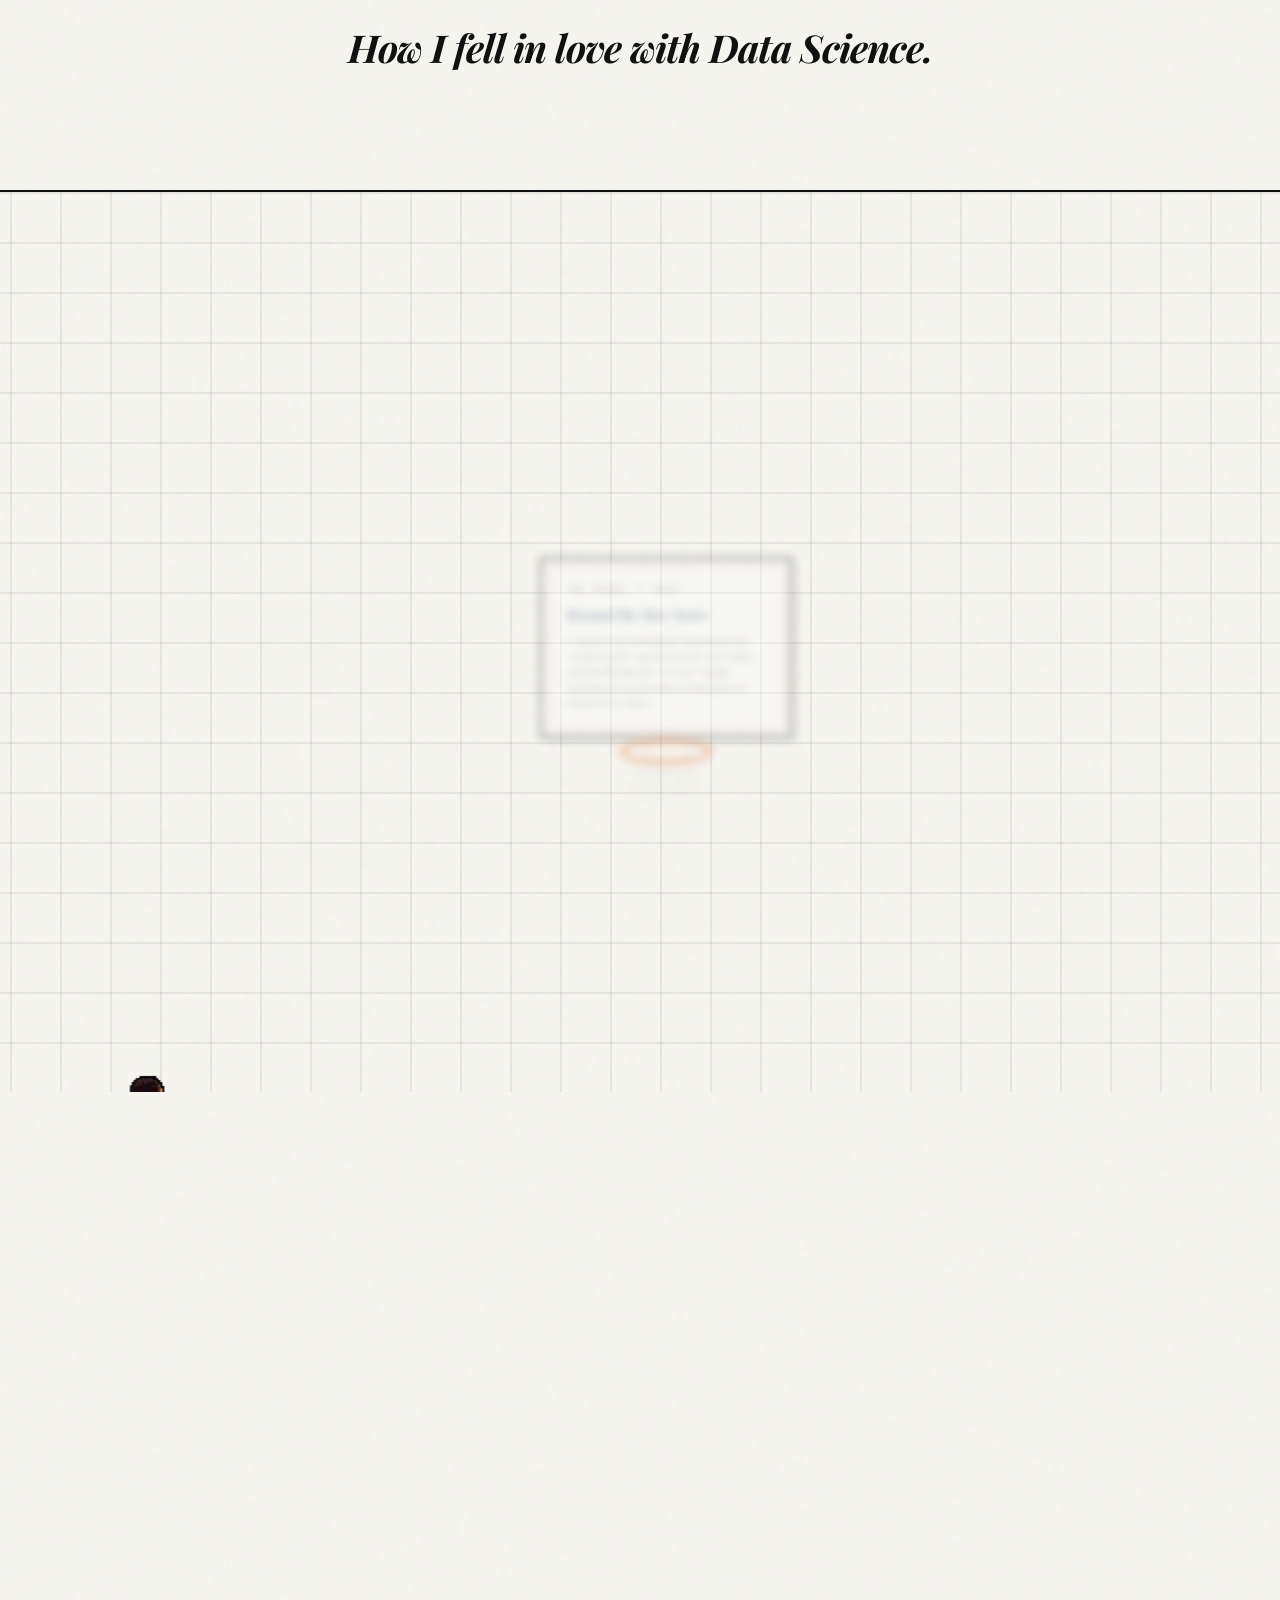
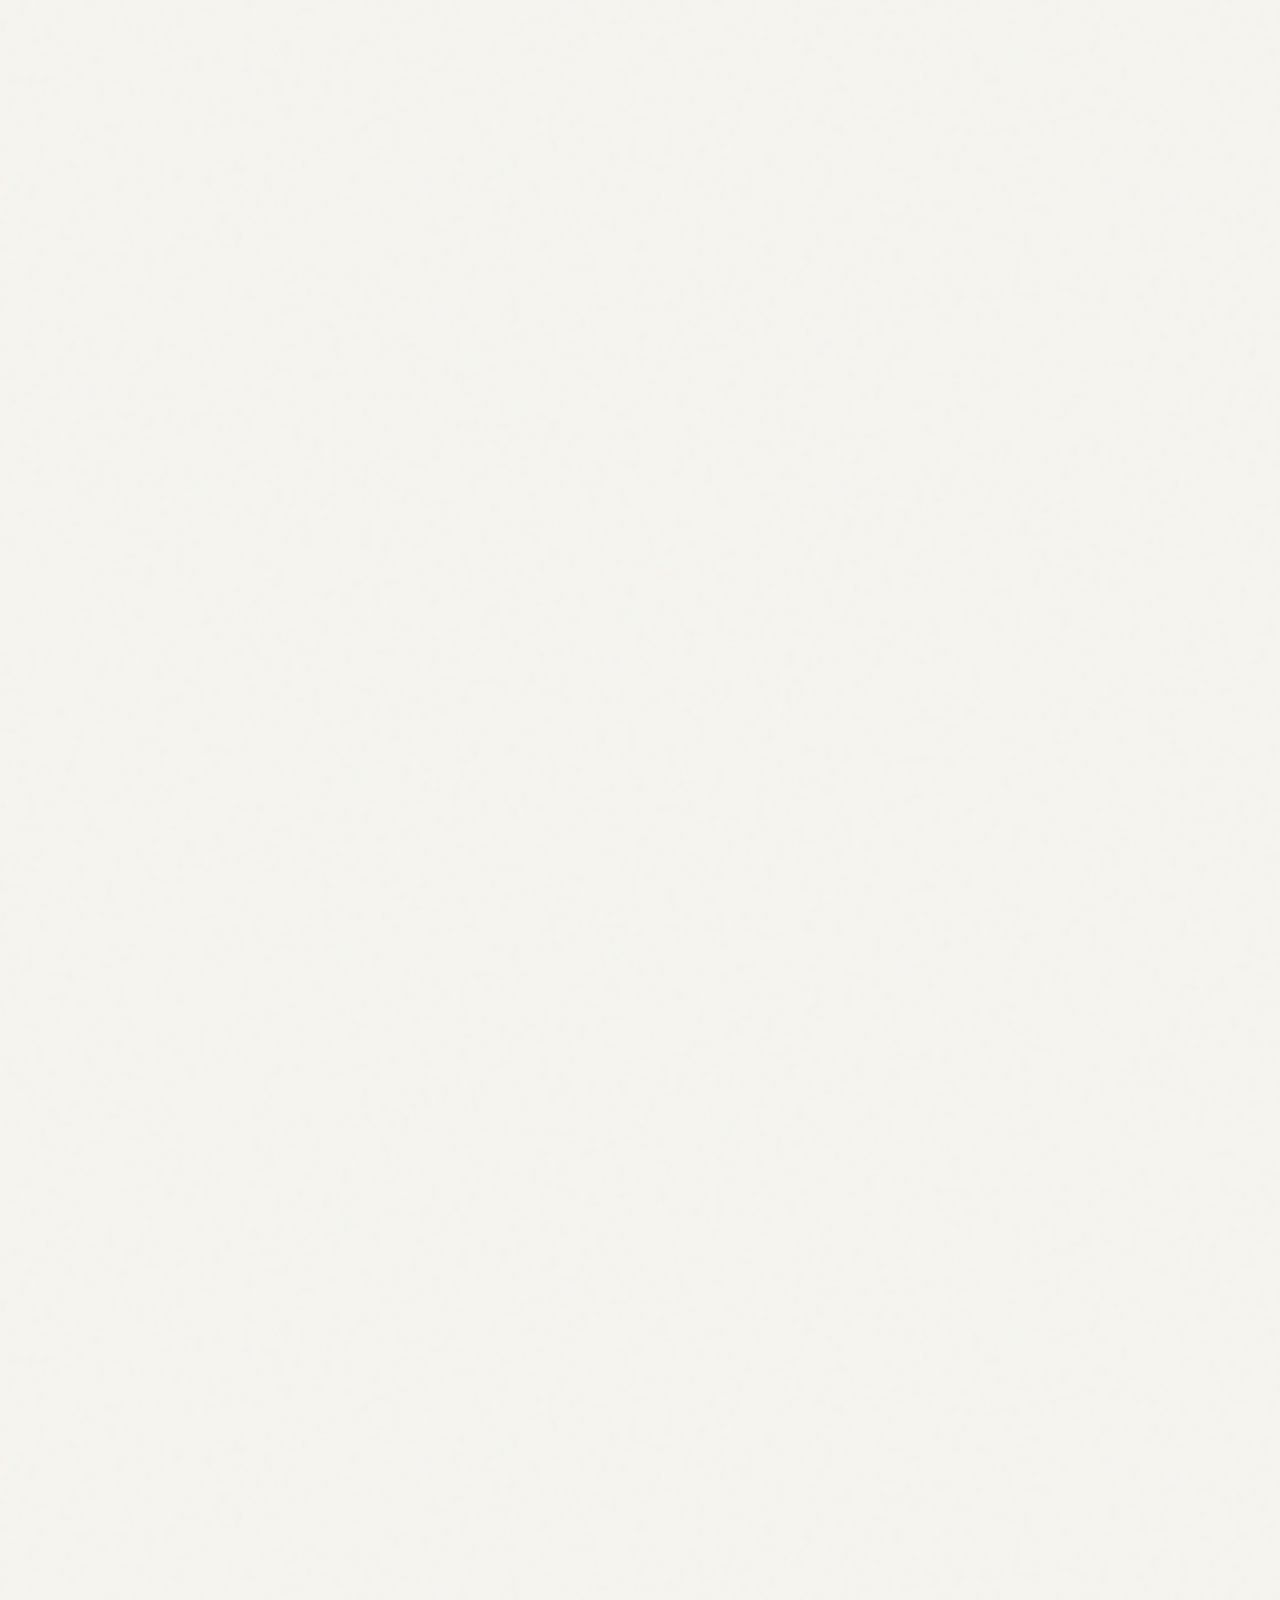
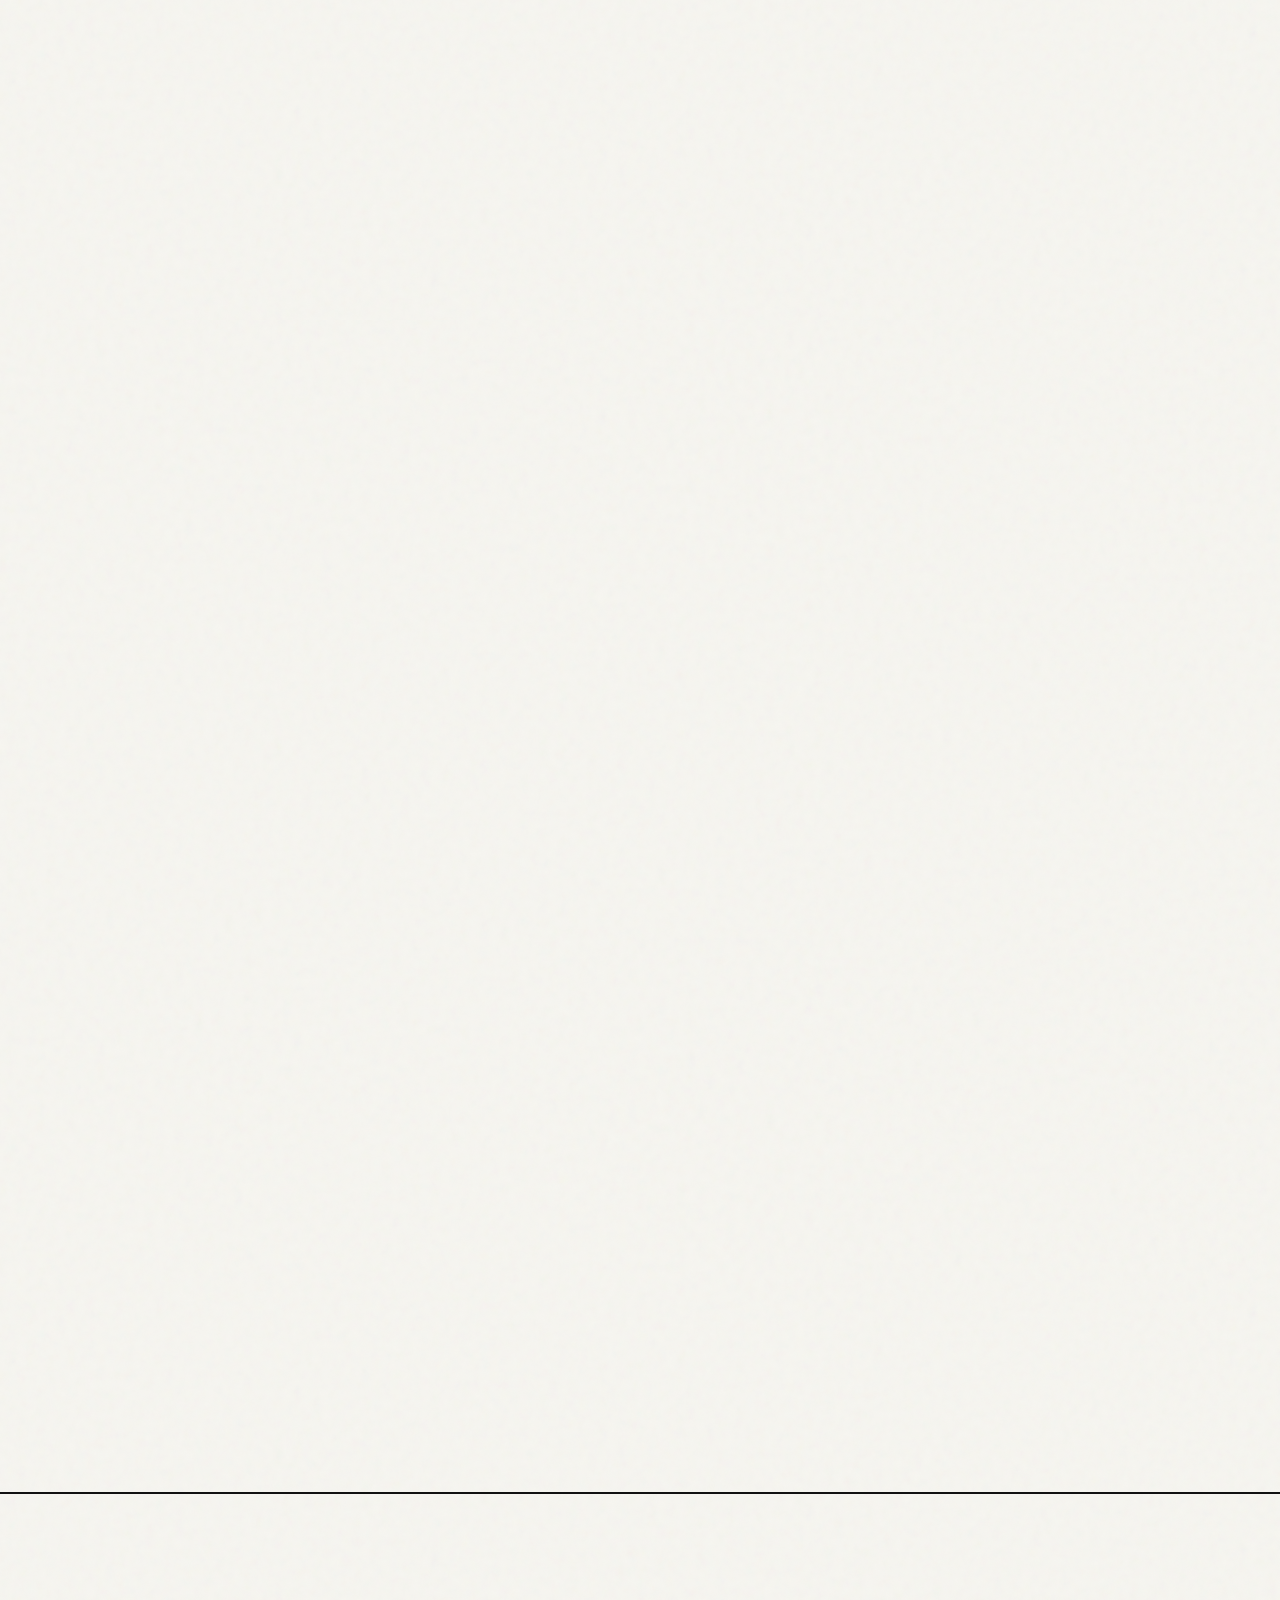
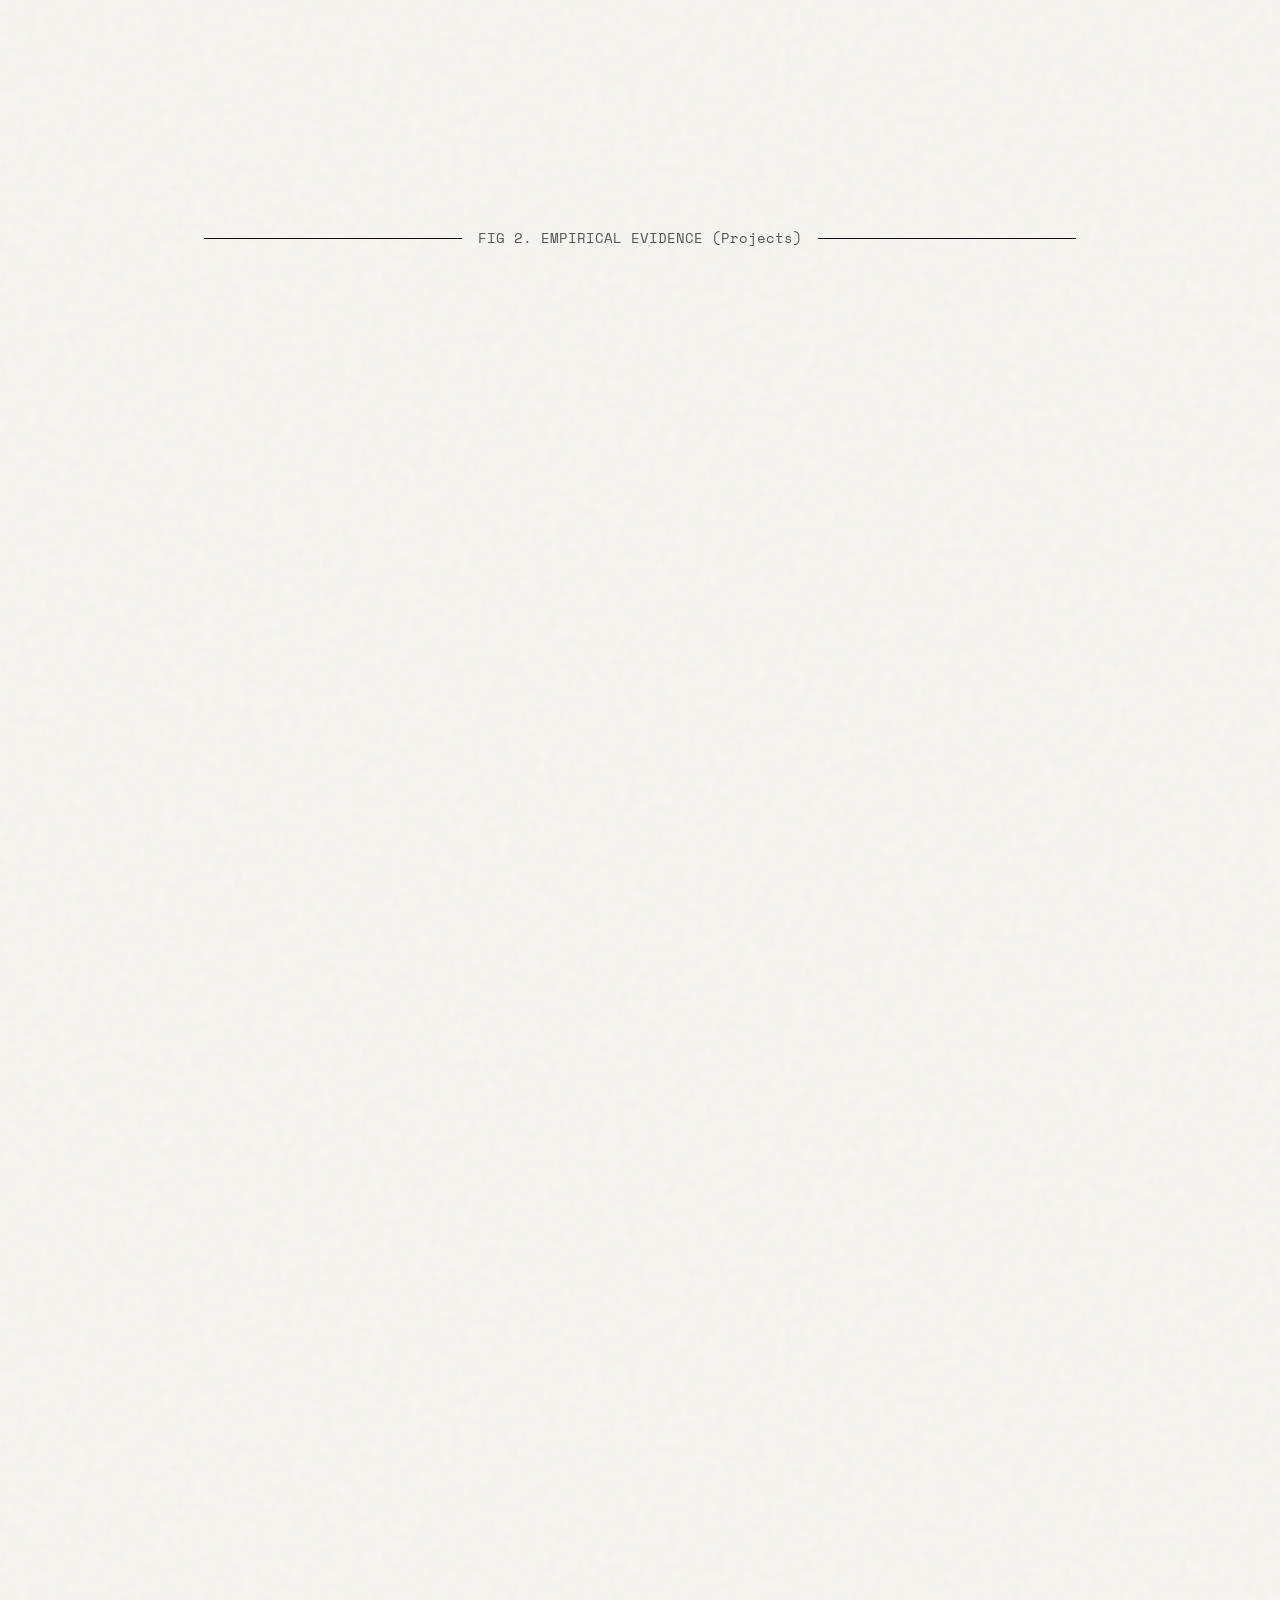
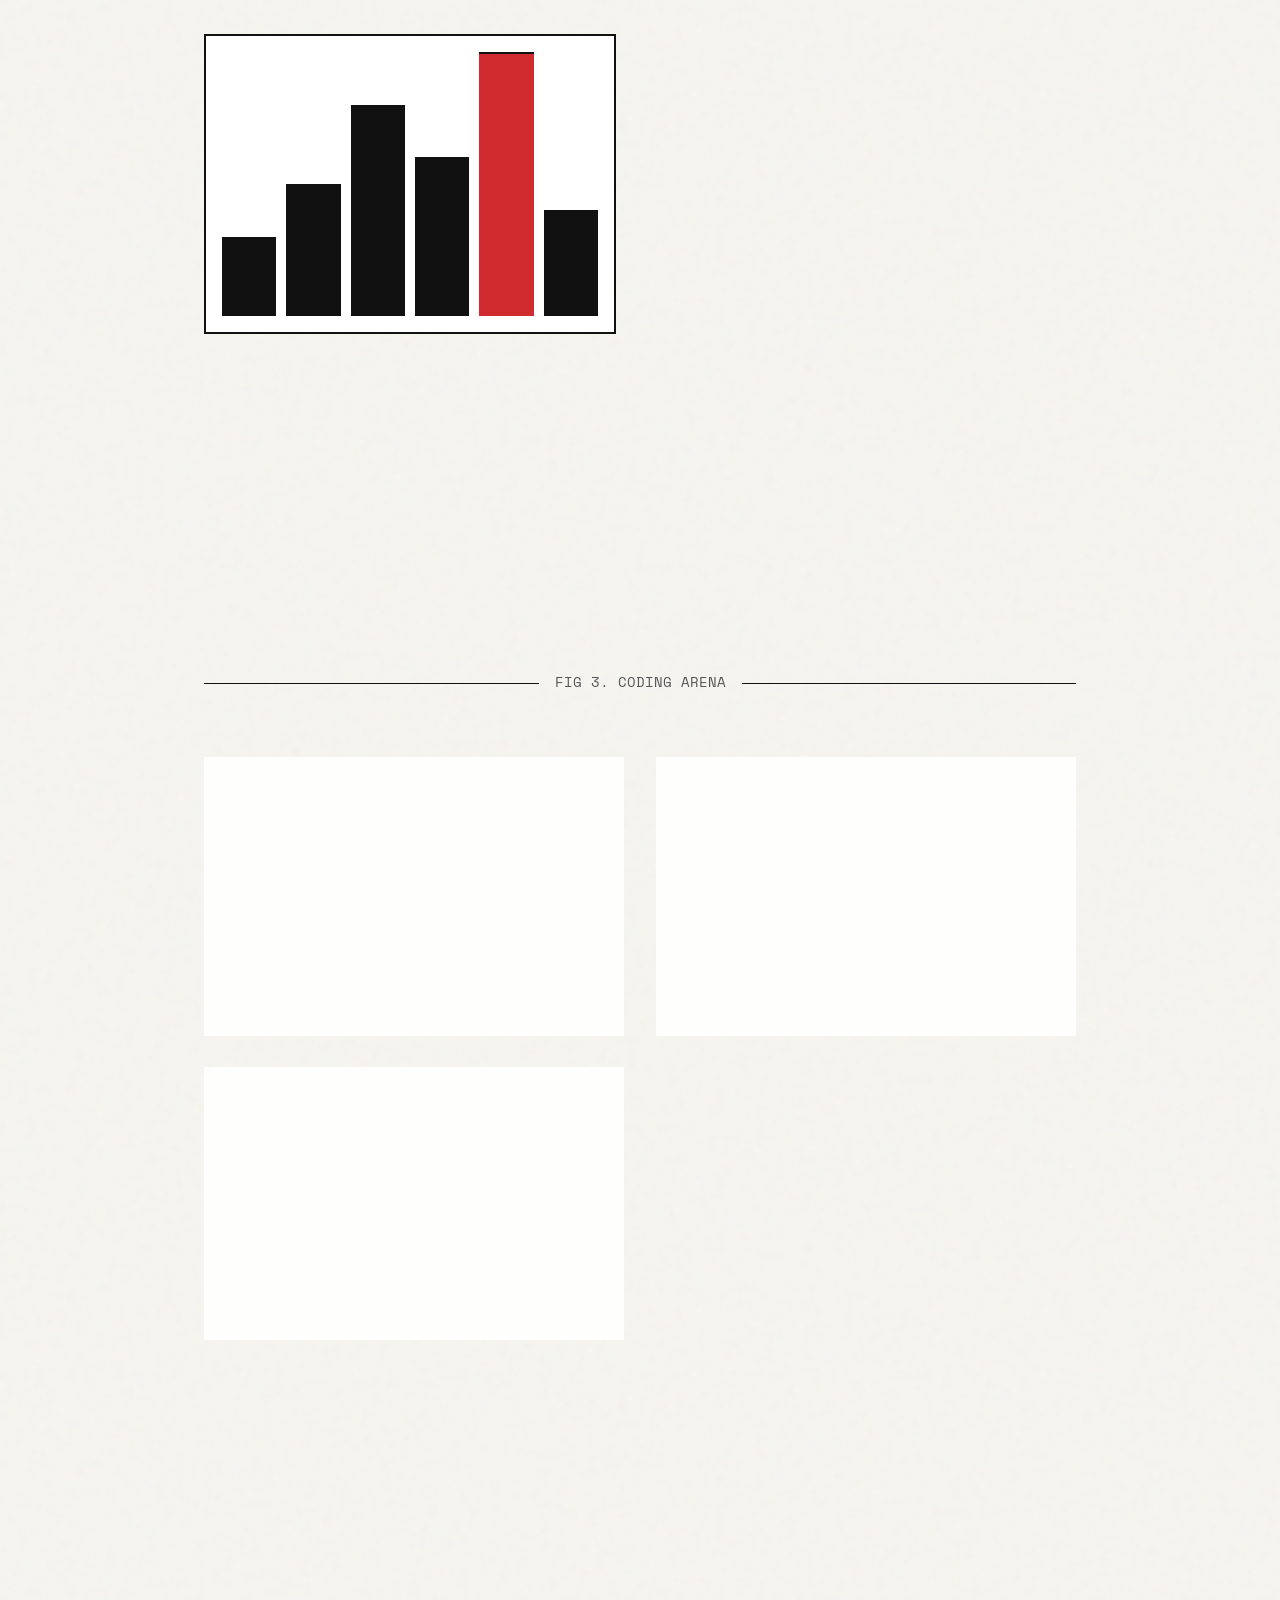
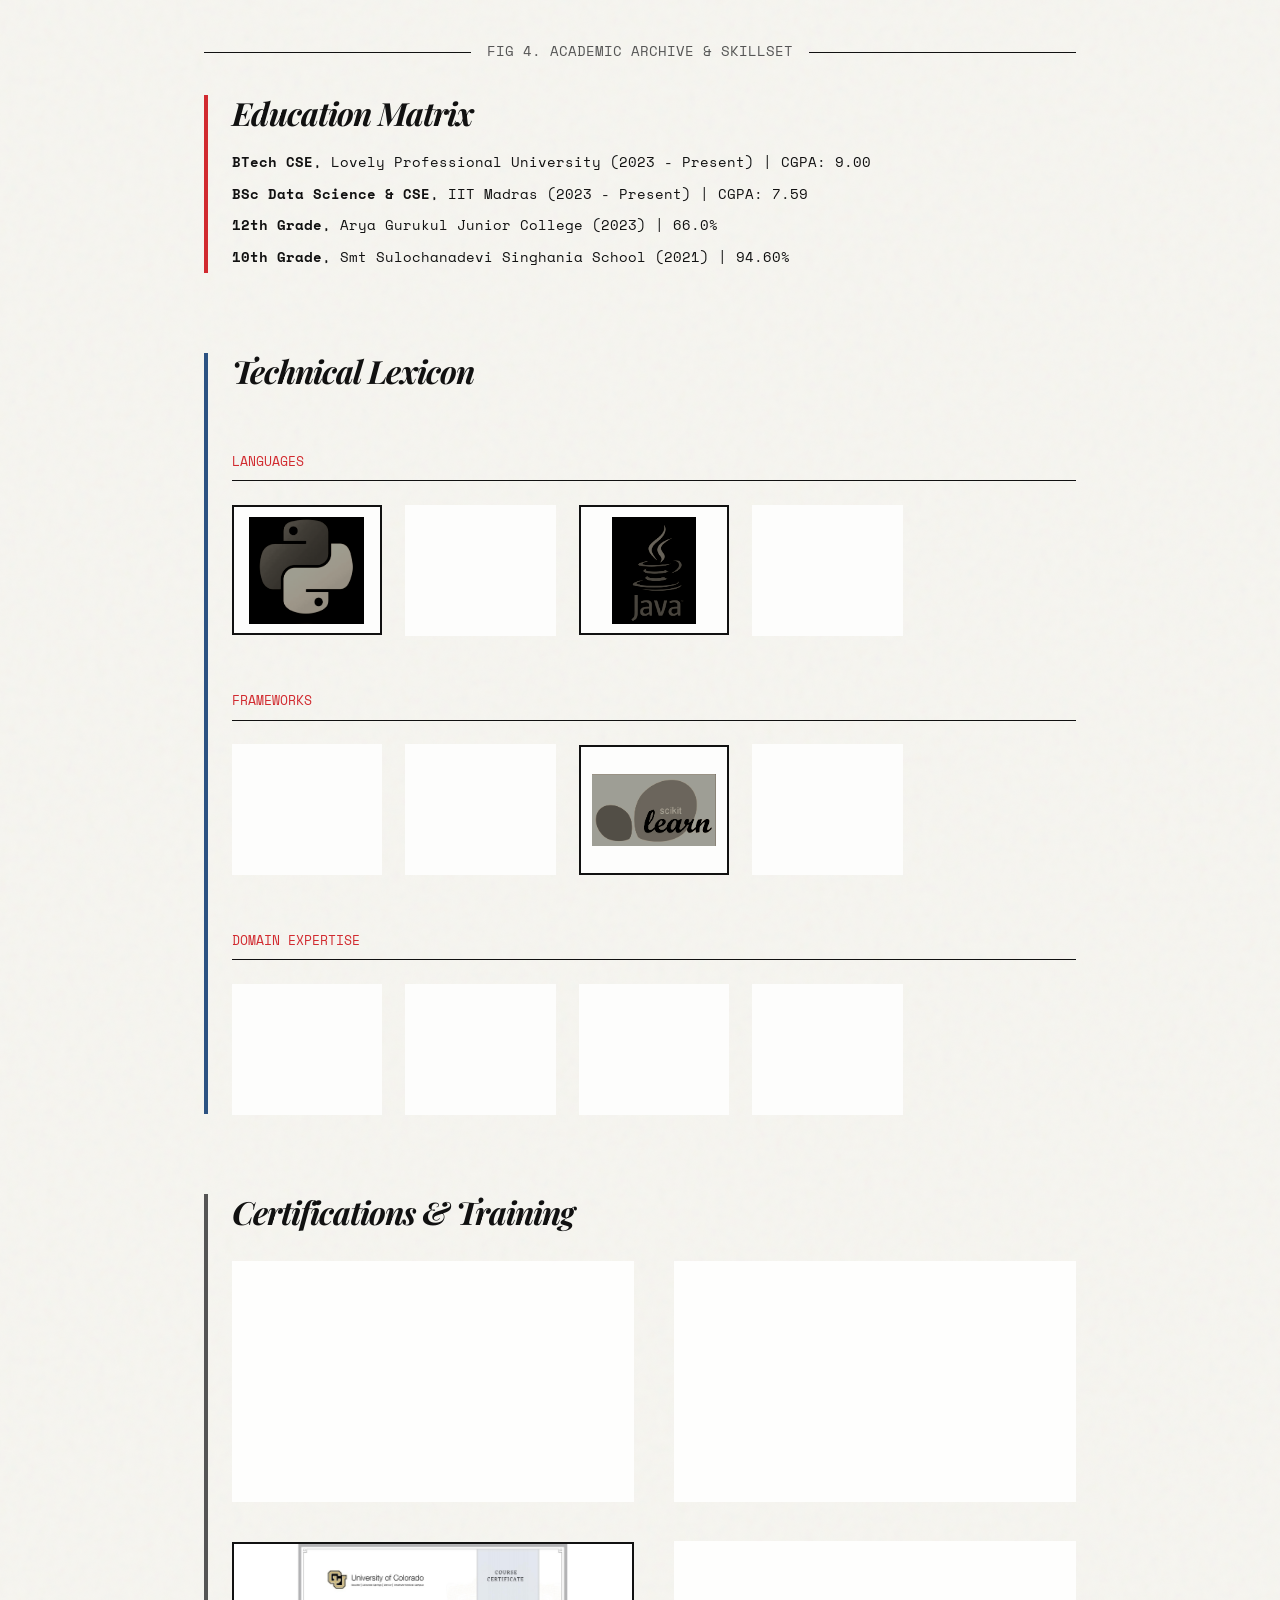
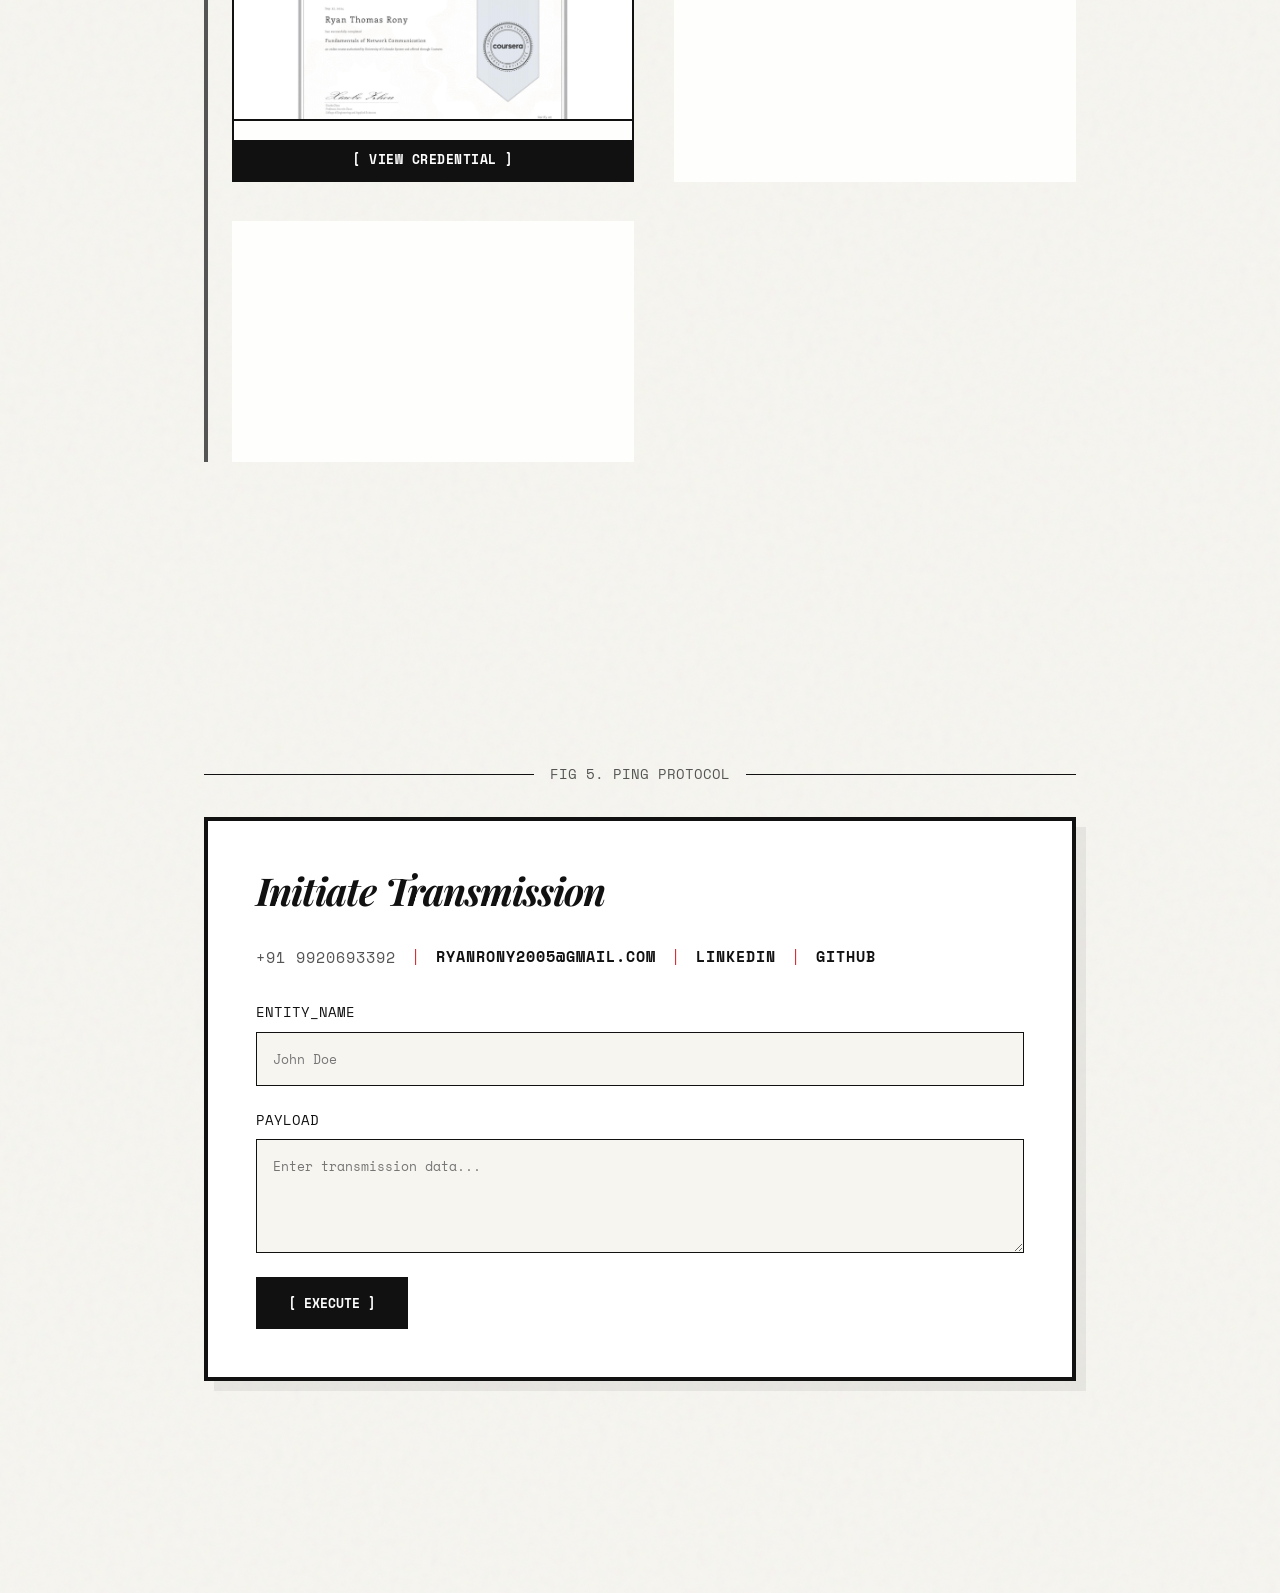
==== commit e393d396: "pic" ====
--- a/index.html
+++ b/index.html
@@ -62,6 +62,10 @@
                     <a href="https://github.com/rock-debug" class="view-link" target="_blank">GitHub</a>
                     <a href="Ryan_Rony_Resume.pdf" class="resume-btn" download>[ ↓ DOWNLOAD RESUME ]</a>
                 </div>
+            </div>
+            
+            <div class="hero-image-wrapper">
+                <img src="me.png" alt="Ryan Rony" class="hero-image">
             </div>
         </header>
     </main>
--- a/style.css
+++ b/style.css
@@ -139,6 +139,36 @@
     padding: 4rem 0;
     border-bottom: 1px solid var(--border-color);
     position: relative;
+    display: flex;
+    align-items: center;
+    justify-content: space-between;
+    gap: 4rem;
+}
+
+.hero-content {
+    flex: 1;
+}
+
+.hero-image-wrapper {
+    flex: 1.5;
+    display: flex;
+    justify-content: flex-end;
+    align-items: center;
+}
+
+.hero-image {
+    width: 100%;
+    max-width: 800px;
+    height: auto;
+    filter: grayscale(0.15) contrast(1.1);
+    transform: scale(1.15);
+    transform-origin: right center;
+    transition: filter 0.3s ease, transform 0.3s ease;
+}
+
+.hero-image:hover {
+    filter: grayscale(0) contrast(1.1);
+    transform: scale(1.15) translateY(-5px);
 }
 
 .stats-grid {
@@ -626,6 +656,27 @@
 /* Responsive adjustments */
 @media (max-width: 768px) {
 
+    .hero {
+        flex-direction: column-reverse;
+        gap: 2rem;
+        text-align: center;
+        padding-top: 2rem;
+    }
+
+    .hero-content {
+        display: flex;
+        flex-direction: column;
+        align-items: center;
+    }
+
+    .abstract-text {
+        text-align: left;
+    }
+
+    .hero .mono-label {
+        justify-content: center;
+    }
+
     .project-card,
     .project-card.reverse {
         grid-template-columns: 1fr;
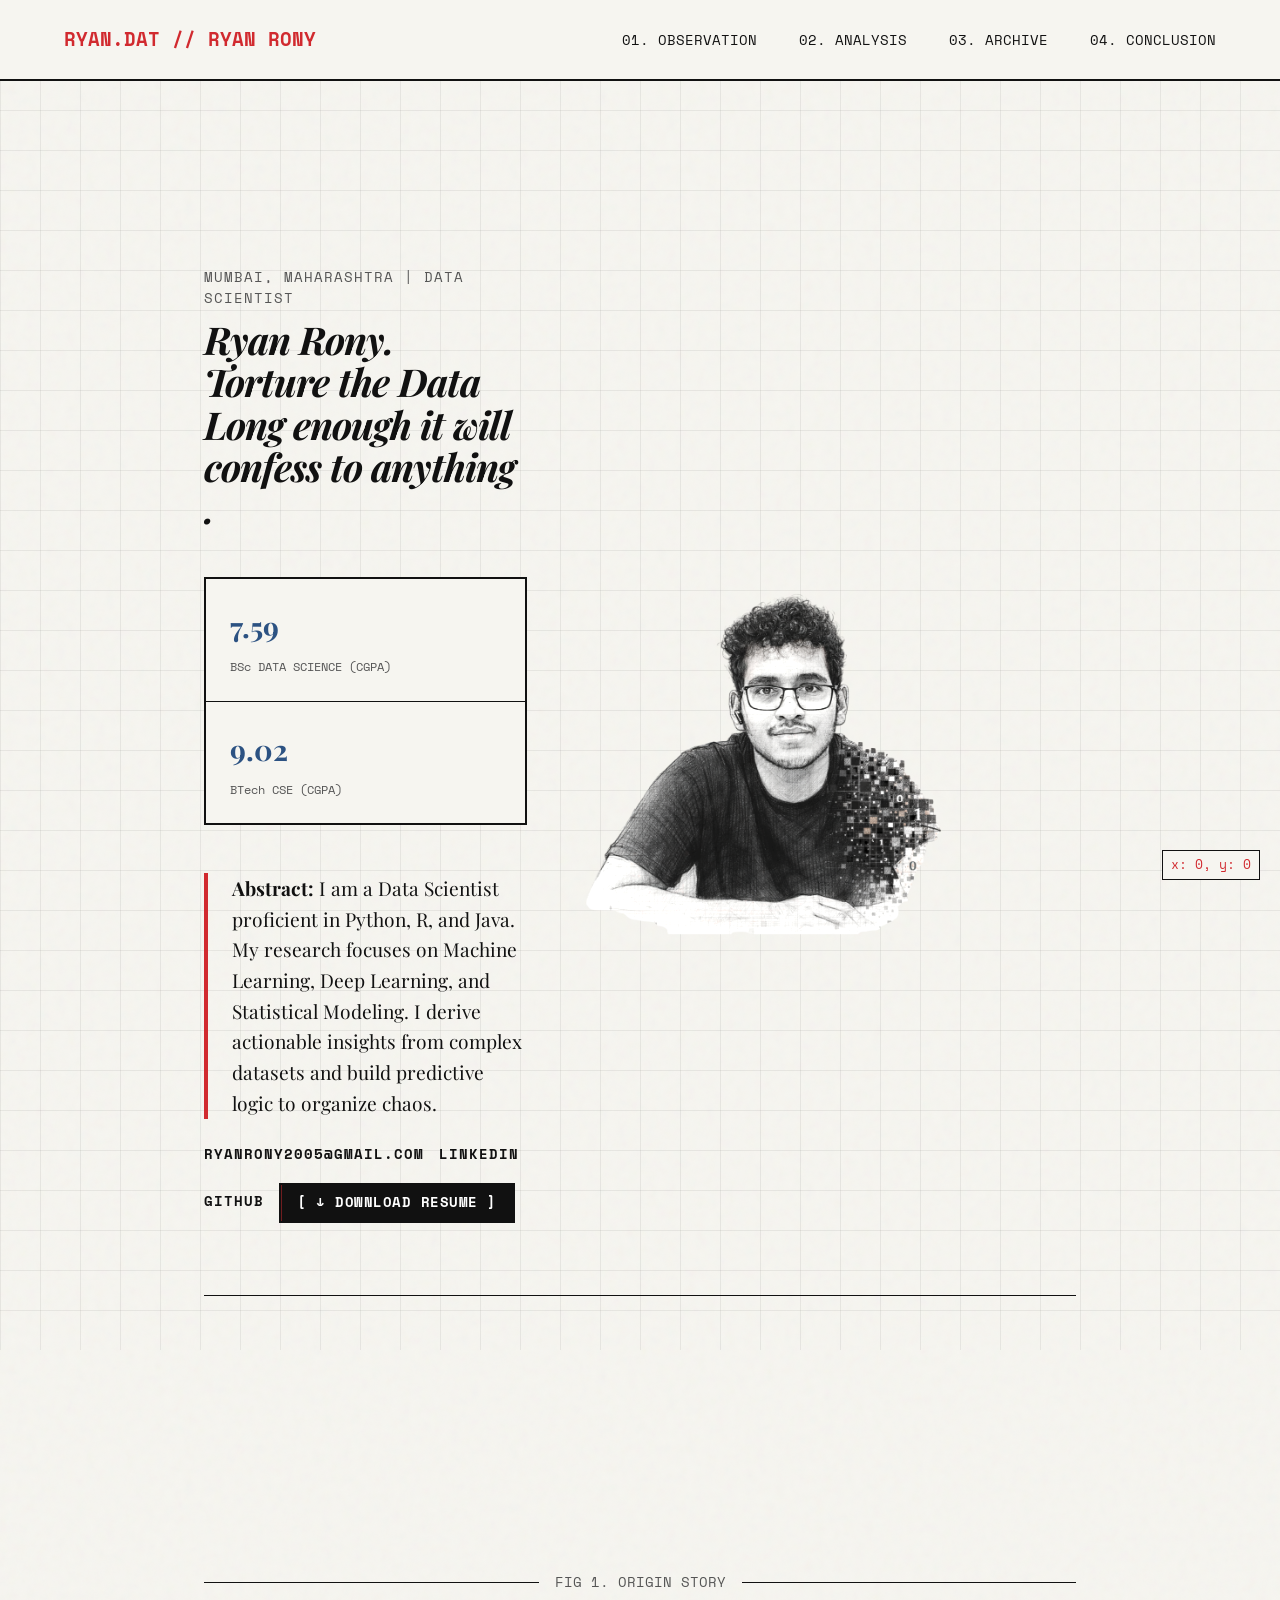
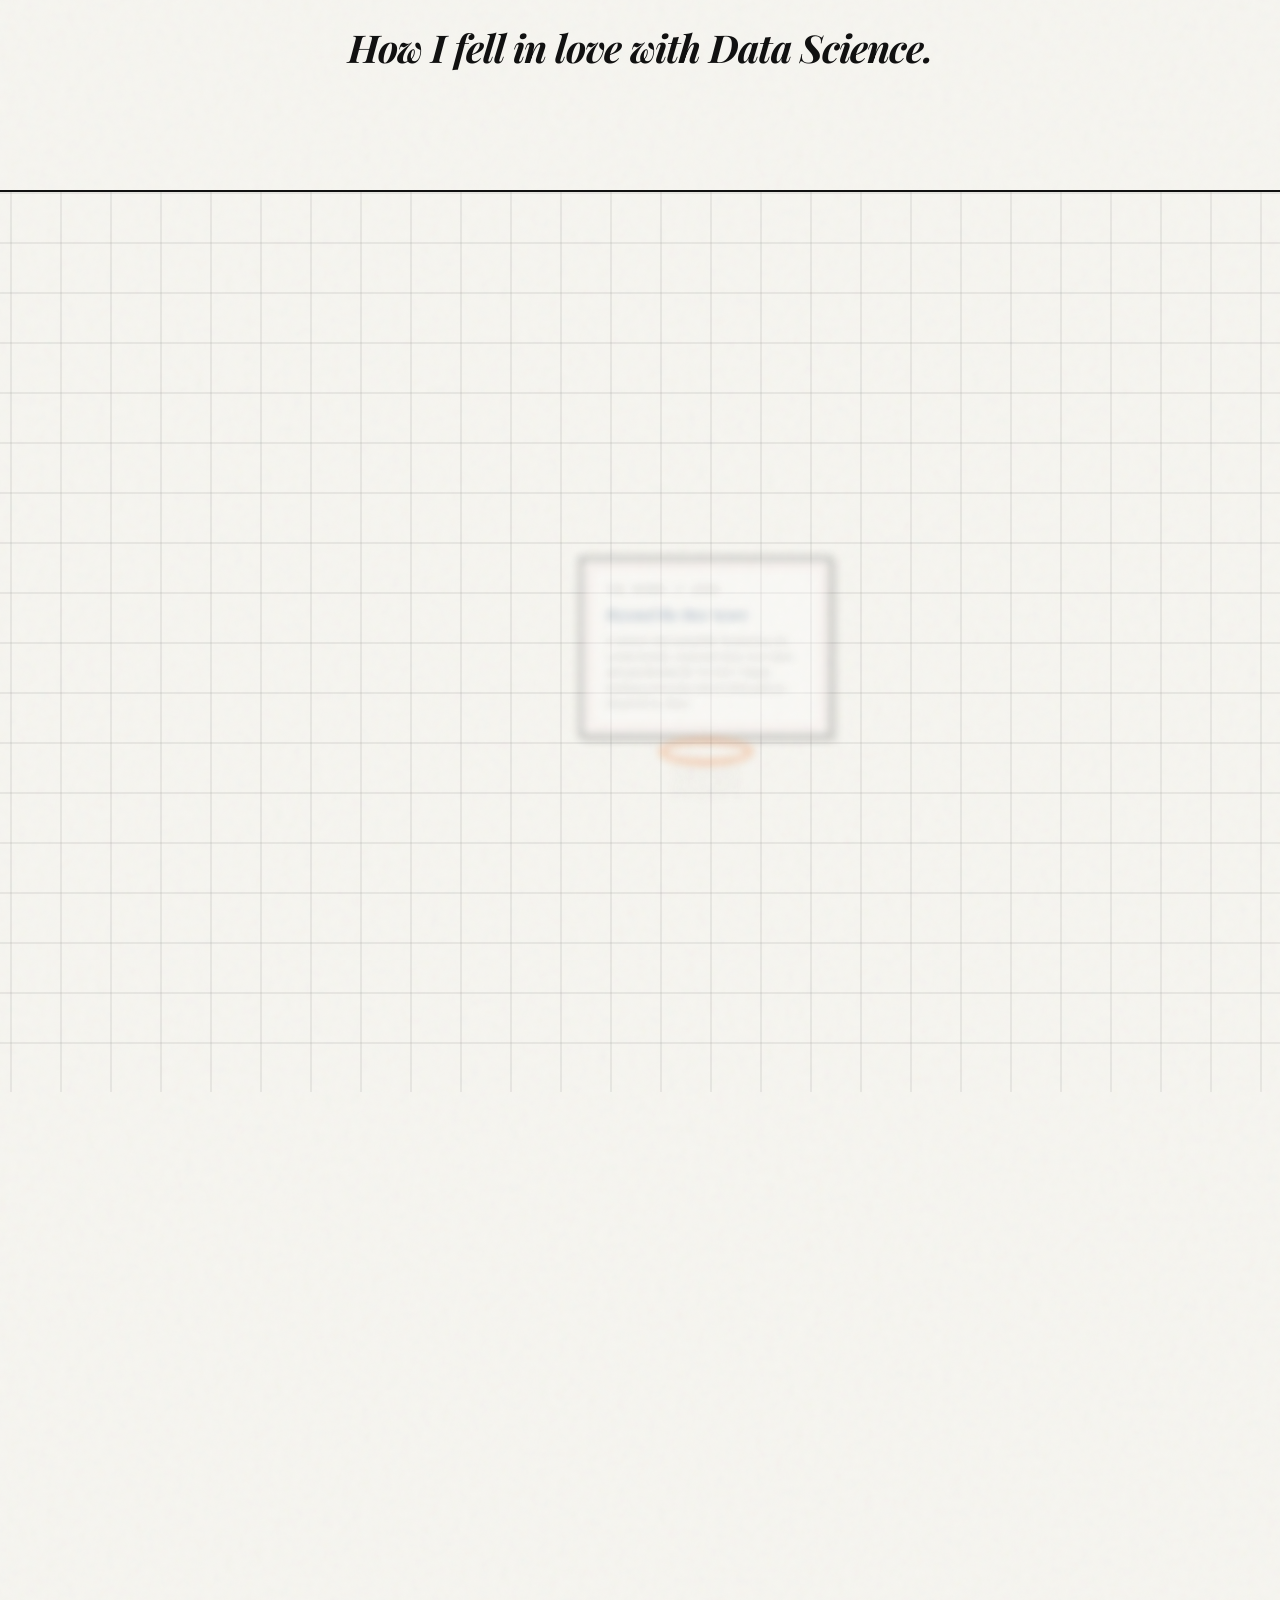
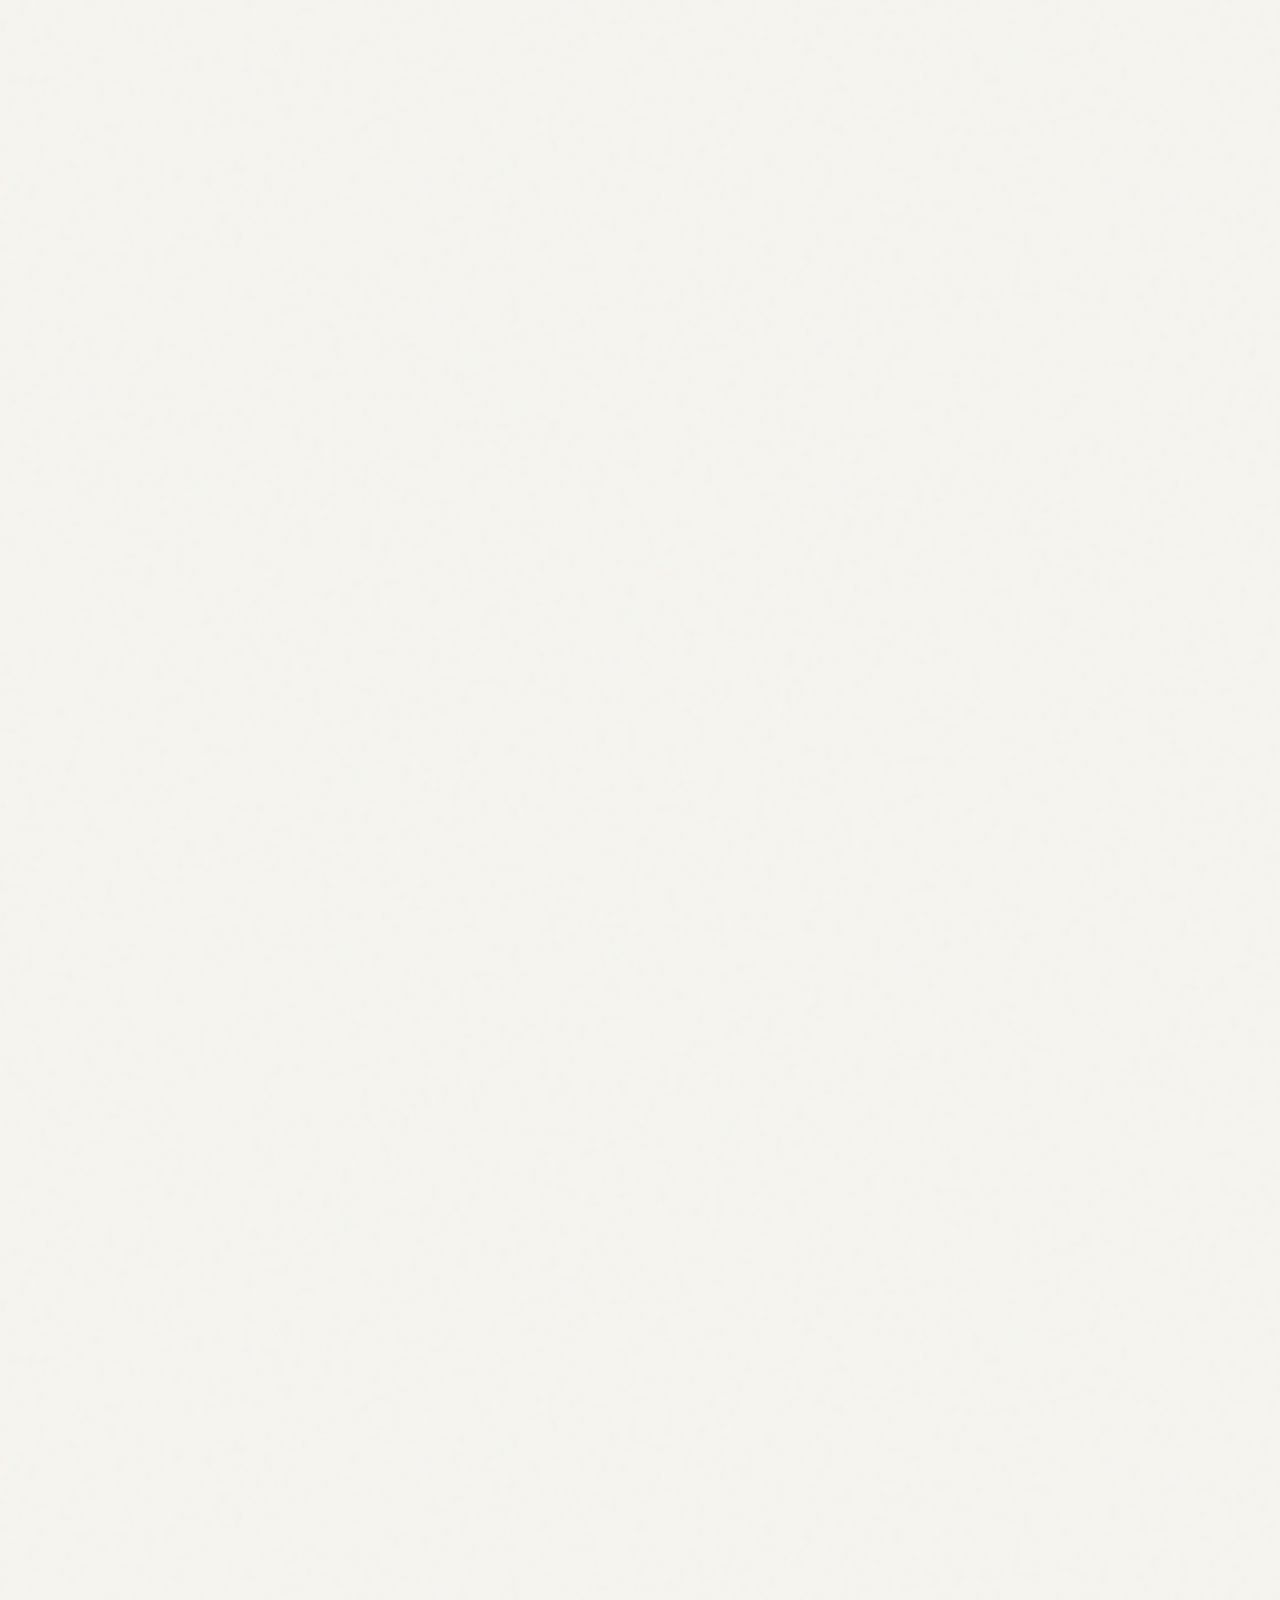
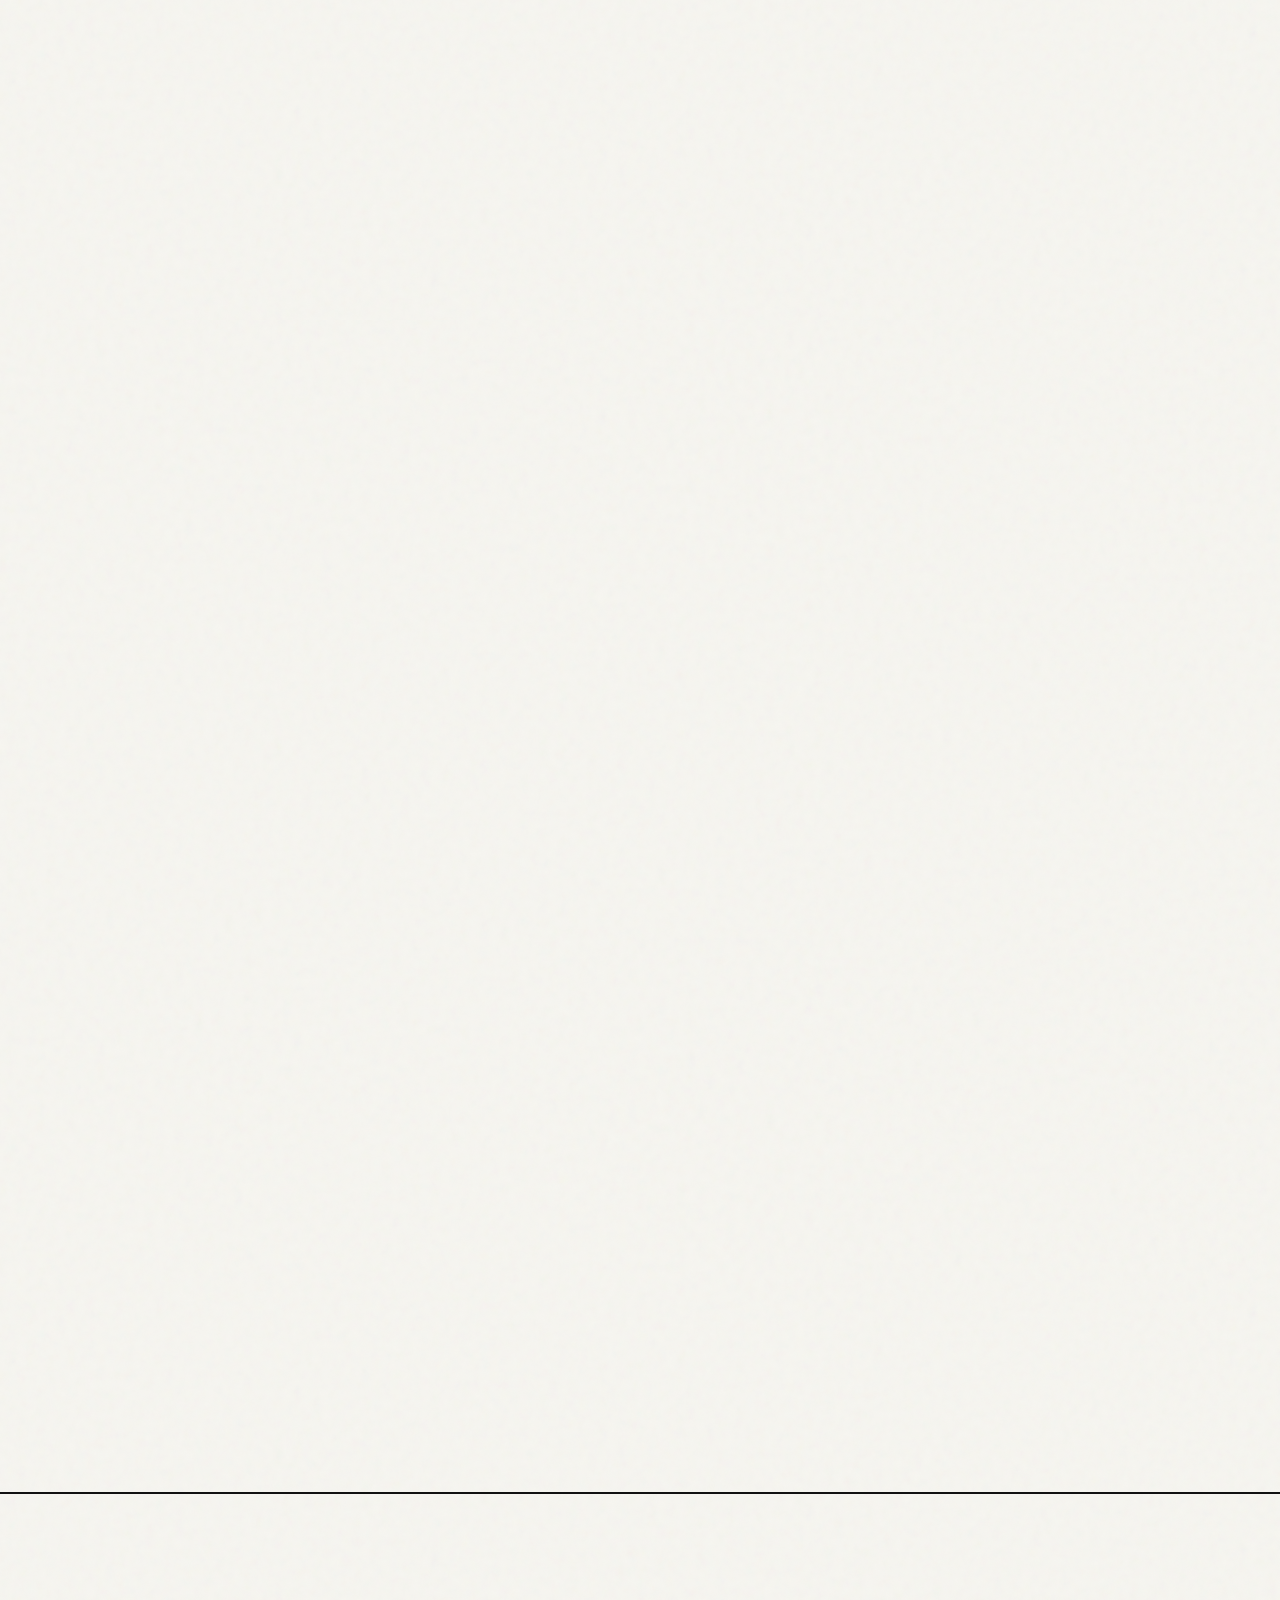
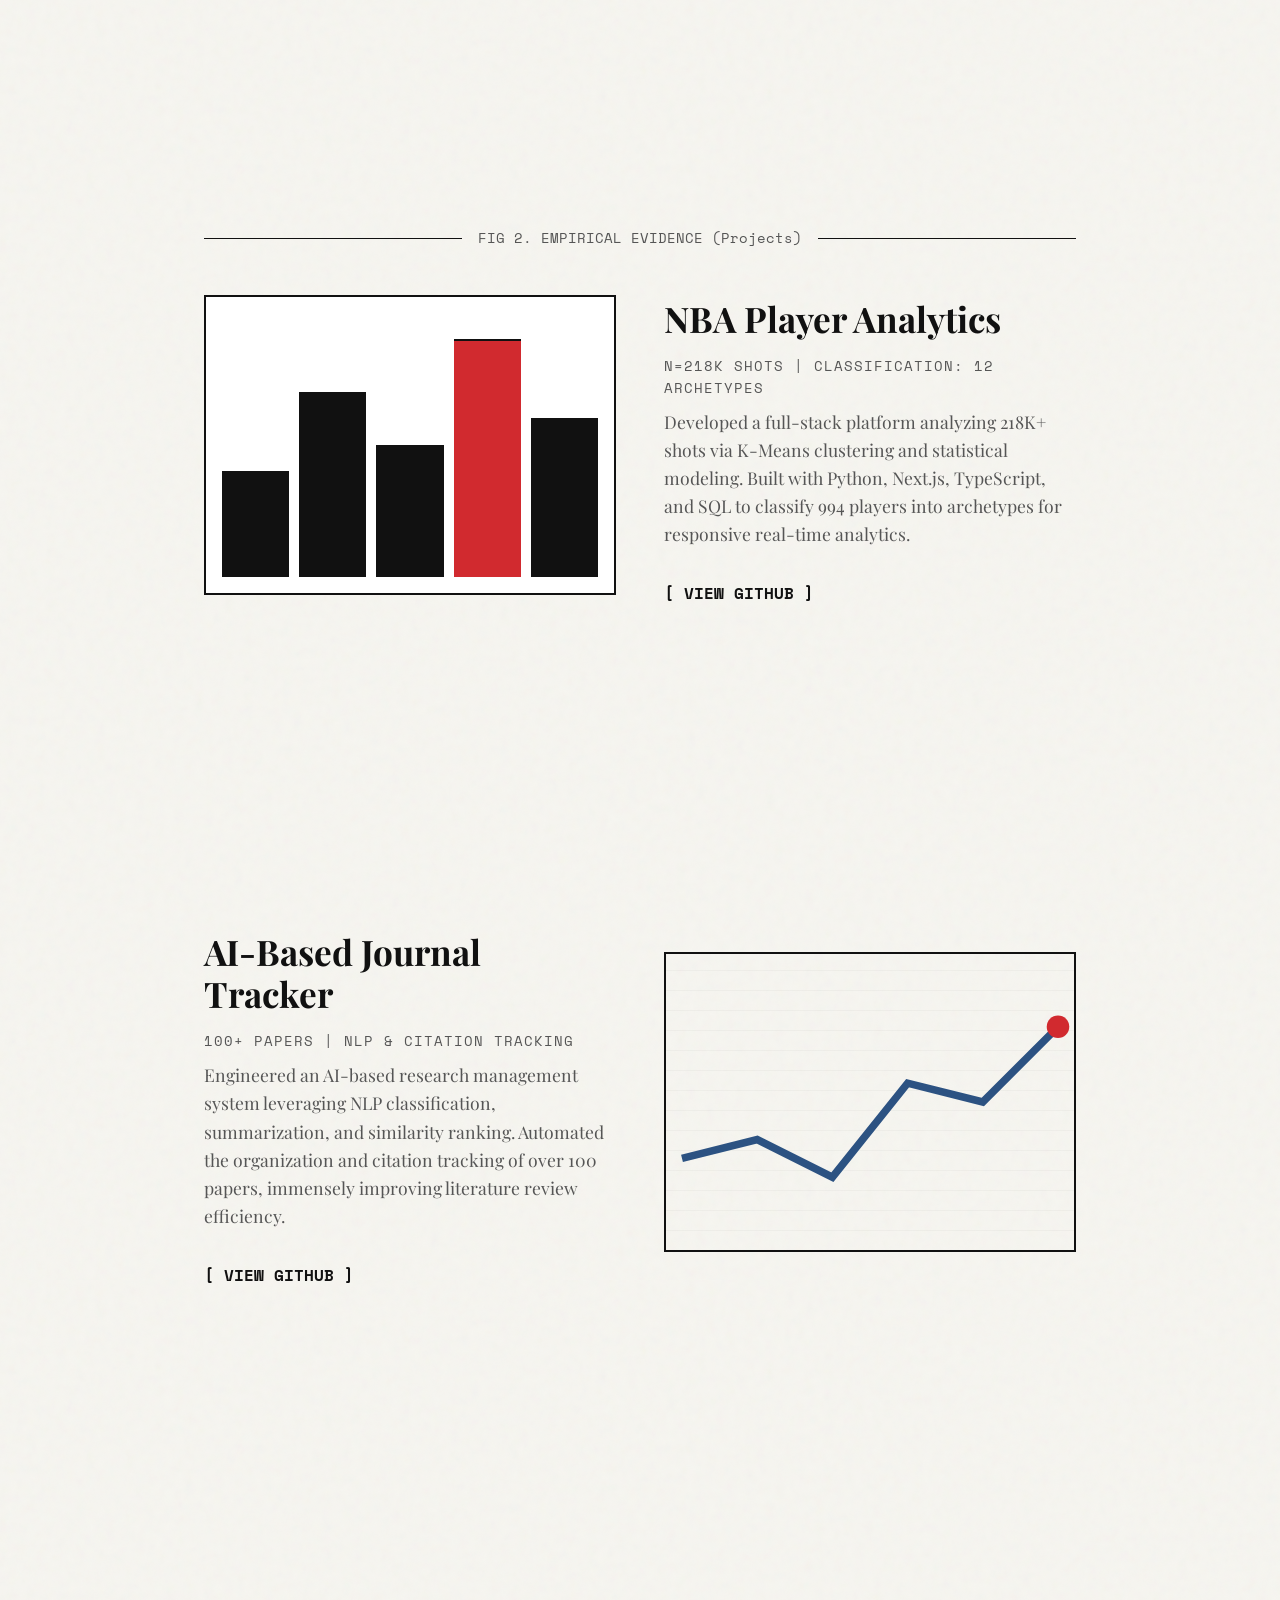
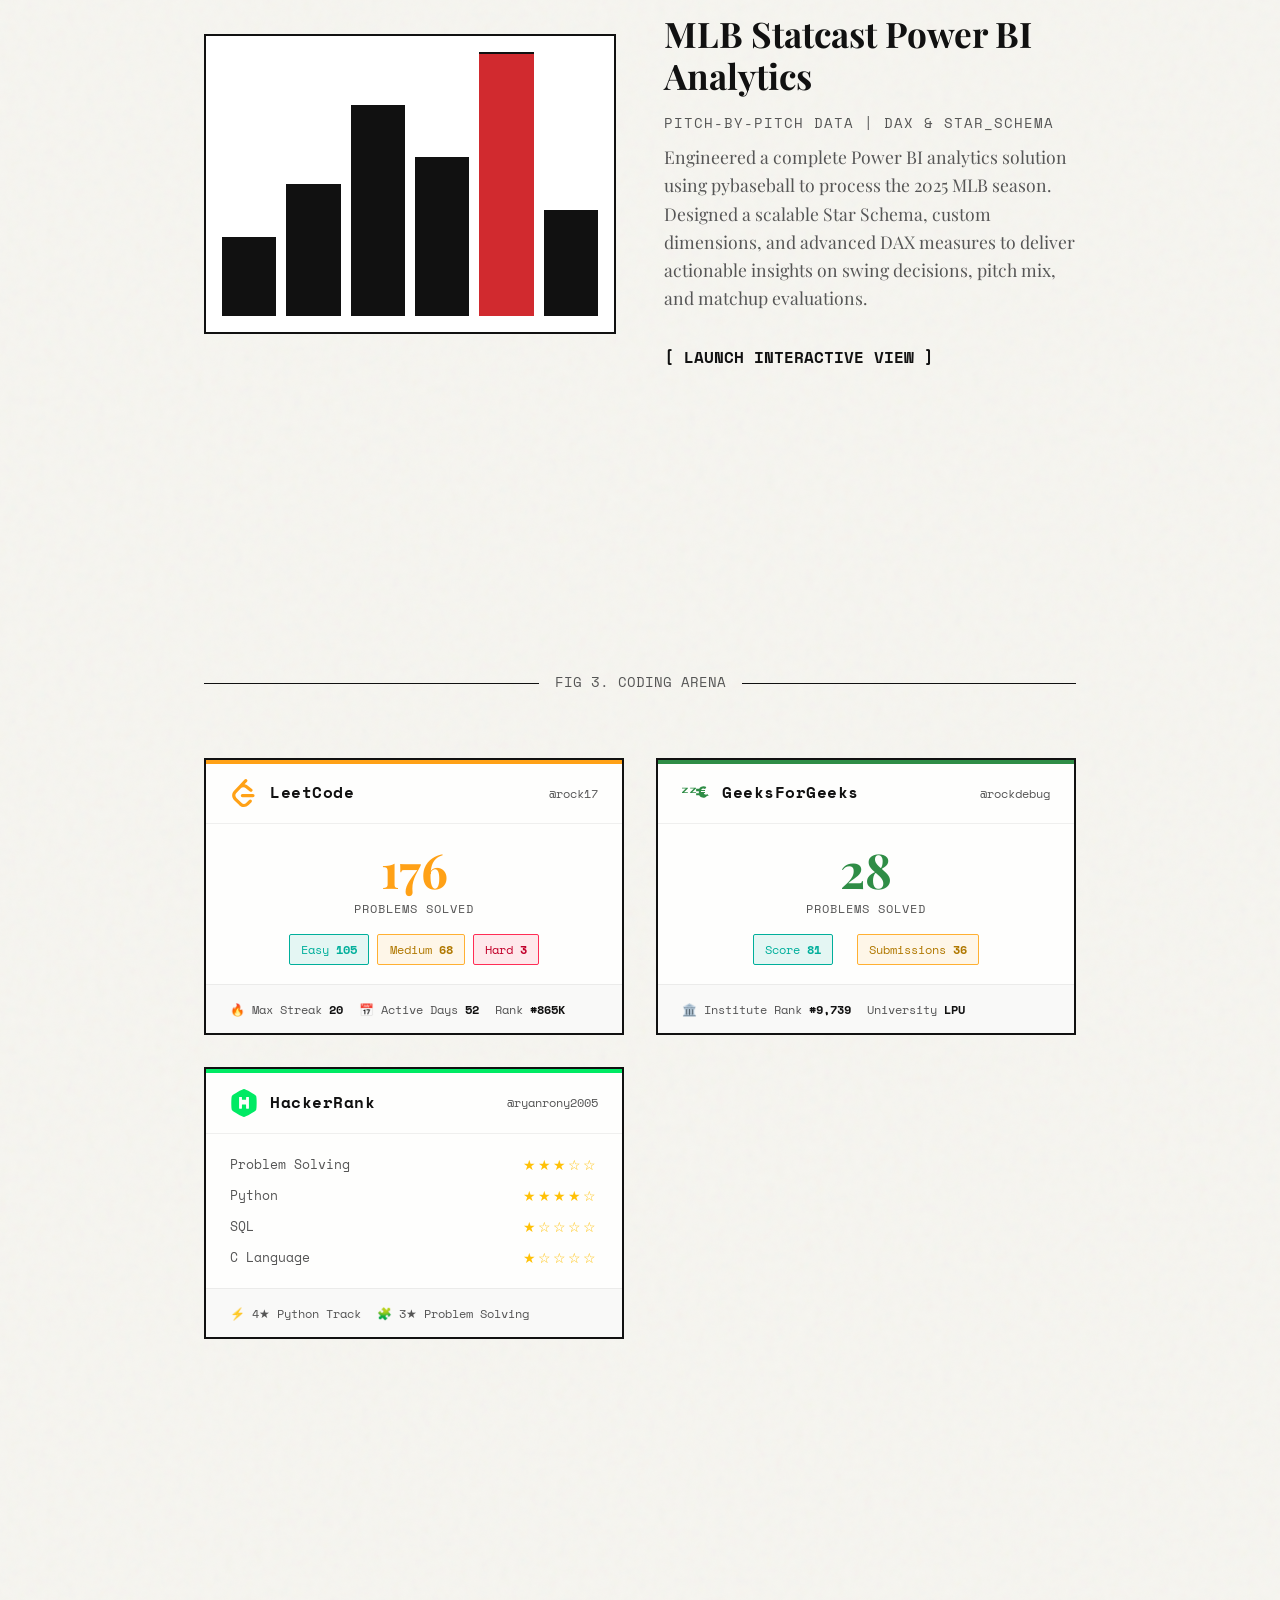
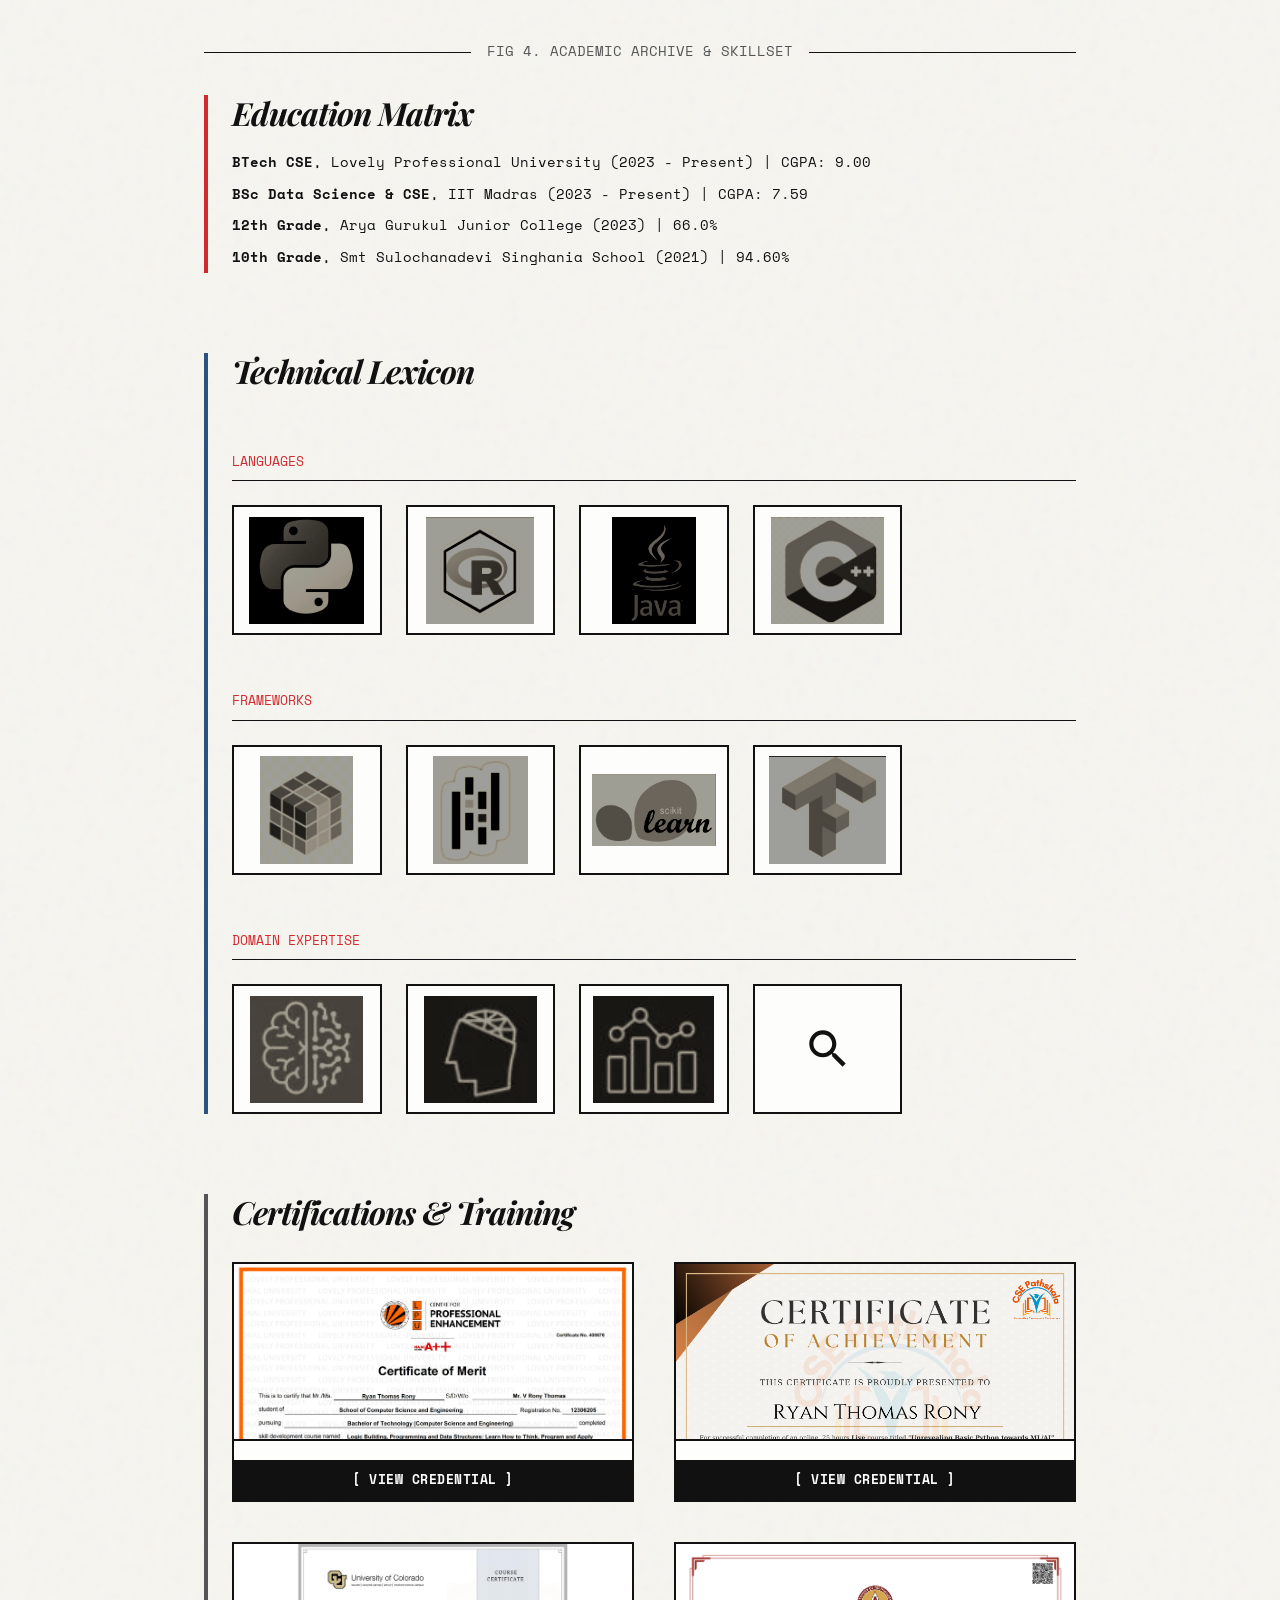
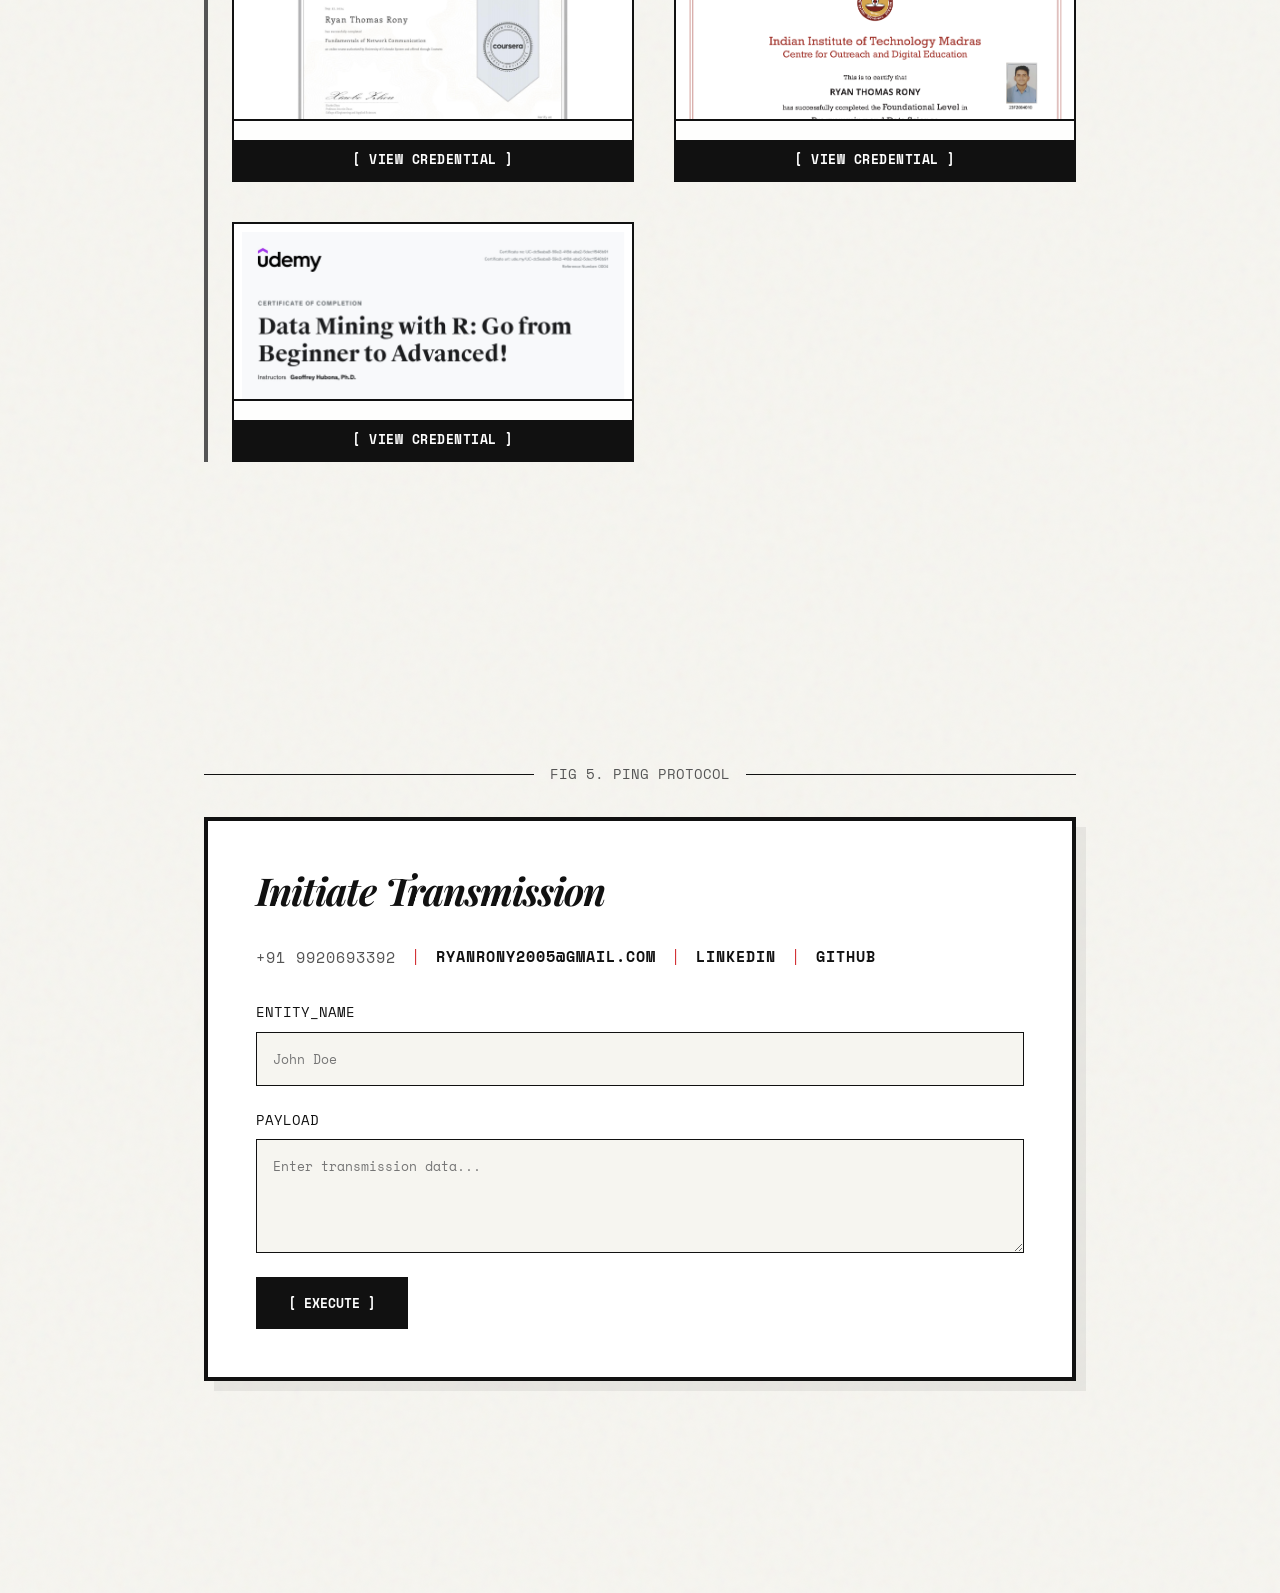
==== commit 362d9813: "done" ====
--- a/index.html
+++ b/index.html
@@ -60,12 +60,12 @@
                     <a href="mailto:ryanrony2005@gmail.com" class="view-link">ryanrony2005@gmail.com</a>
                     <a href="https://linkedin.com/in/ryanrony" class="view-link" target="_blank">LinkedIn</a>
                     <a href="https://github.com/rock-debug" class="view-link" target="_blank">GitHub</a>
-                    <a href="Ryan_Rony_Resume.pdf" class="resume-btn" download>[ ↓ DOWNLOAD RESUME ]</a>
+                    <a href="docs/Ryan%20CV.pdf" class="resume-btn" download>[ ↓ DOWNLOAD RESUME ]</a>
                 </div>
             </div>
             
             <div class="hero-image-wrapper">
-                <img src="me.png" alt="Ryan Rony" class="hero-image">
+                <img src="images/me.png" alt="Ryan Rony" class="hero-image">
             </div>
         </header>
     </main>
@@ -97,10 +97,10 @@
 
             <!-- Stop-motion jumpshot figure -->
             <div class="jumpshot-figure" id="jumpshot">
-                <img class="jump-frame active" src="jumpshotpt1-removebg-preview.png" alt="Jump 1" data-frame="0">
-                <img class="jump-frame" src="jumpshotpt2-removebg-preview.png" alt="Jump 2" data-frame="1">
-                <img class="jump-frame" src="jumpshotpt3-removebg-preview.png" alt="Jump 3" data-frame="2">
-                <img class="jump-frame" src="jumpshotpt4-removebg-preview.png" alt="Jump 4" data-frame="3">
+                <img class="jump-frame active" src="images/jumpshotpt1-removebg-preview.png" alt="Jump 1" data-frame="0">
+                <img class="jump-frame" src="images/jumpshotpt2-removebg-preview.png" alt="Jump 2" data-frame="1">
+                <img class="jump-frame" src="images/jumpshotpt3-removebg-preview.png" alt="Jump 3" data-frame="2">
+                <img class="jump-frame" src="images/jumpshotpt4-removebg-preview.png" alt="Jump 4" data-frame="3">
             </div>
 
             <div class="timeline-3d-container">
@@ -236,7 +236,7 @@
                     <p class="project-desc">Developed a full-stack platform analyzing 218K+ shots via K-Means clustering
                         and statistical modeling. Built with Python, Next.js, TypeScript, and SQL to classify 994
                         players into archetypes for responsive real-time analytics.</p>
-                    <a href="https://github.com/rock-debug" class="view-link">[ VIEW GITHUB ]</a>
+                    <a href="https://github.com/rock-debug/nba-ml" class="view-link" target="_blank">[ VIEW GITHUB ]</a>
                 </div>
             </div>
 
@@ -249,7 +249,7 @@
                     <p class="project-desc">Engineered an AI-based research management system leveraging NLP
                         classification, summarization, and similarity ranking. Automated the organization and citation
                         tracking of over 100 papers, immensely improving literature review efficiency.</p>
-                    <a href="https://github.com/rock-debug" class="view-link">[ VIEW GITHUB ]</a>
+                    <a href="https://github.com/Ansh07017/Journal-Tracker" class="view-link" target="_blank">[ VIEW GITHUB ]</a>
                 </div>
                 <div class="project-graph red-graph">
                     <svg viewBox="0 0 100 50" class="line-chart">
@@ -393,7 +393,7 @@
                     <div class="skill-card" data-skill="Python">
                         <div class="skill-card-inner">
                             <div class="skill-card-front">
-                                <img src="python.png" alt="Python">
+                                <img src="images/python.png" alt="Python">
                             </div>
                             <div class="skill-card-back">PYTHON</div>
                         </div>
@@ -402,7 +402,7 @@
                     <div class="skill-card" data-skill="R">
                         <div class="skill-card-inner">
                             <div class="skill-card-front">
-                                <img src="R.png" alt="R">
+                                <img src="images/R.png" alt="R">
                             </div>
                             <div class="skill-card-back">R LANGUAGE</div>
                         </div>
@@ -411,7 +411,7 @@
                     <div class="skill-card" data-skill="Java">
                         <div class="skill-card-inner">
                             <div class="skill-card-front">
-                                <img src="java.png" alt="Java">
+                                <img src="images/java.png" alt="Java">
                             </div>
                             <div class="skill-card-back">JAVA</div>
                         </div>
@@ -420,7 +420,7 @@
                     <div class="skill-card" data-skill="C++">
                         <div class="skill-card-inner">
                             <div class="skill-card-front">
-                                <img src="c++.png" alt="C++">
+                                <img src="images/c++.png" alt="C++">
                             </div>
                             <div class="skill-card-back">C++</div>
                         </div>
@@ -431,7 +431,7 @@
                     <div class="skill-card" data-skill="NumPy">
                         <div class="skill-card-inner">
                             <div class="skill-card-front">
-                                <img src="numpy.png" alt="NumPy">
+                                <img src="images/numpy.png" alt="NumPy">
                             </div>
                             <div class="skill-card-back">NUMPY</div>
                         </div>
@@ -440,7 +440,7 @@
                     <div class="skill-card" data-skill="Pandas">
                         <div class="skill-card-inner">
                             <div class="skill-card-front">
-                                <img src="pandas.png" alt="Pandas">
+                                <img src="images/pandas.png" alt="Pandas">
                             </div>
                             <div class="skill-card-back">PANDAS</div>
                         </div>
@@ -449,7 +449,7 @@
                     <div class="skill-card" data-skill="Scikit-learn">
                         <div class="skill-card-inner">
                             <div class="skill-card-front">
-                                <img src="scikitlearn.png" alt="Scikit-learn">
+                                <img src="images/scikitlearn.png" alt="Scikit-learn">
                             </div>
                             <div class="skill-card-back">SCIKIT-LEARN</div>
                         </div>
@@ -458,7 +458,7 @@
                     <div class="skill-card" data-skill="TensorFlow">
                         <div class="skill-card-inner">
                             <div class="skill-card-front">
-                                <img src="TensorFlow.png" alt="TensorFlow">
+                                <img src="images/TensorFlow.png" alt="TensorFlow">
                             </div>
                             <div class="skill-card-back">TENSORFLOW</div>
                         </div>
@@ -469,7 +469,7 @@
                     <div class="skill-card" data-skill="ML">
                         <div class="skill-card-inner">
                             <div class="skill-card-front">
-                                <img src="machinelearning.png" alt="Machine Learning">
+                                <img src="images/machinelearning.png" alt="Machine Learning">
                             </div>
                             <div class="skill-card-back">MACHINE LEARNING</div>
                         </div>
@@ -478,7 +478,7 @@
                     <div class="skill-card" data-skill="DL">
                         <div class="skill-card-inner">
                             <div class="skill-card-front">
-                                <img src="deeplearning.png" alt="Deep Learning">
+                                <img src="images/deeplearning.png" alt="Deep Learning">
                             </div>
                             <div class="skill-card-back">DEEP LEARNING</div>
                         </div>
@@ -487,7 +487,7 @@
                     <div class="skill-card" data-skill="Stats">
                         <div class="skill-card-inner">
                             <div class="skill-card-front">
-                                <img src="modelling.png" alt="Statistical Modeling">
+                                <img src="images/modelling.png" alt="Statistical Modeling">
                             </div>
                             <div class="skill-card-back">STATISTICAL MODELING</div>
                         </div>
@@ -512,7 +512,7 @@
                     <div class="cert-card">
                         <div class="cert-card-inner">
                             <div class="cert-card-front">
-                                <img src="summertraining.png" alt="LPU PETV51 Summer Training" class="cert-img">
+                                <img src="images/summertraining.png" alt="LPU PETV51 Summer Training" class="cert-img">
                                 <a href="https://drive.google.com/file/d/1054kzI1lDFbeiDKG98NhJTXqTg3f7KXb/view" target="_blank" class="cert-btn" rel="noopener noreferrer">[ VIEW CREDENTIAL ]</a>
                             </div>
                             <div class="cert-card-back">
@@ -525,7 +525,7 @@
                     <div class="cert-card">
                         <div class="cert-card-inner">
                             <div class="cert-card-front">
-                                <img src="csepathshalapython.png" alt="CSE Pathshala AI/ML" class="cert-img">
+                                <img src="images/csepathshalapython.png" alt="CSE Pathshala AI/ML" class="cert-img">
                                 <a href="https://drive.google.com/file/d/1A18ZmODu2xXtYW2WSaech3kFXo5GNhxM/view" target="_blank" class="cert-btn" rel="noopener noreferrer">[ VIEW CREDENTIAL ]</a>
                             </div>
                             <div class="cert-card-back">
@@ -538,7 +538,7 @@
                     <div class="cert-card">
                         <div class="cert-card-inner">
                             <div class="cert-card-front">
-                                <img src="Computernetworks.jpeg" alt="Coursera Network Communications" class="cert-img">
+                                <img src="images/Computernetworks.jpeg" alt="Coursera Network Communications" class="cert-img">
                                 <a href="https://www.coursera.org/account/accomplishments/verify/QHWU9I7OQCQV" target="_blank" class="cert-btn" rel="noopener noreferrer">[ VIEW CREDENTIAL ]</a>
                             </div>
                             <div class="cert-card-back">
@@ -551,7 +551,7 @@
                     <div class="cert-card">
                         <div class="cert-card-inner">
                             <div class="cert-card-front">
-                                <img src="CODEIITM.png" alt="IITM CODE foundation level" class="cert-img">
+                                <img src="images/CODEIITM.png" alt="IITM CODE foundation level" class="cert-img">
                                 <a href="https://drive.google.com/file/d/12Pc7uTIg7KfRsQZE8hs06wCEEaEAZECC/view" target="_blank" class="cert-btn" rel="noopener noreferrer">[ VIEW CREDENTIAL ]</a>
                             </div>
                             <div class="cert-card-back">
@@ -564,7 +564,7 @@
                     <div class="cert-card">
                         <div class="cert-card-inner">
                             <div class="cert-card-front">
-                                <img src="DataminingR.jpg" alt="Udemy Data Mining with R" class="cert-img">
+                                <img src="images/DataminingR.jpg" alt="Udemy Data Mining with R" class="cert-img">
                                 <a href="https://www.udemy.com/certificate/UC-dc5eaba8-59e2-418d-aba2-5dec1f548b91/" target="_blank" class="cert-btn" rel="noopener noreferrer">[ VIEW CREDENTIAL ]</a>
                             </div>
                             <div class="cert-card-back">
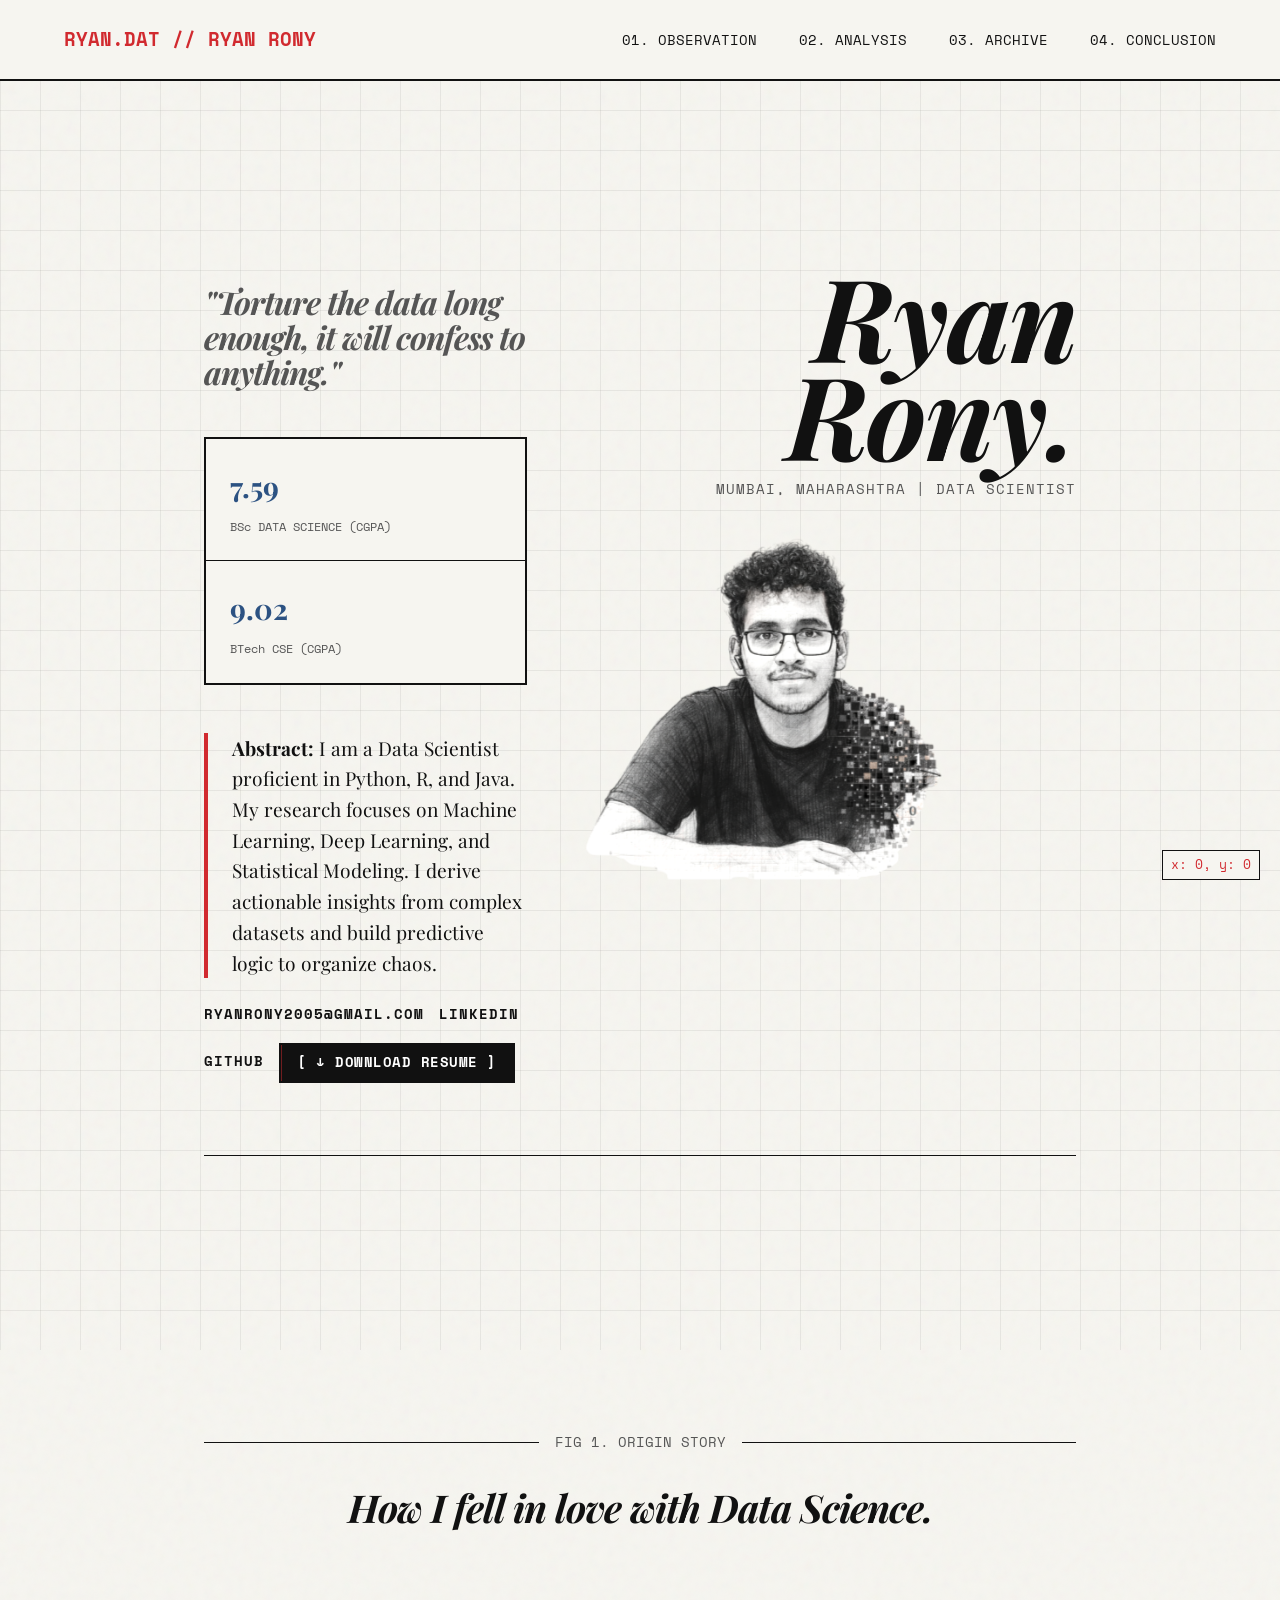
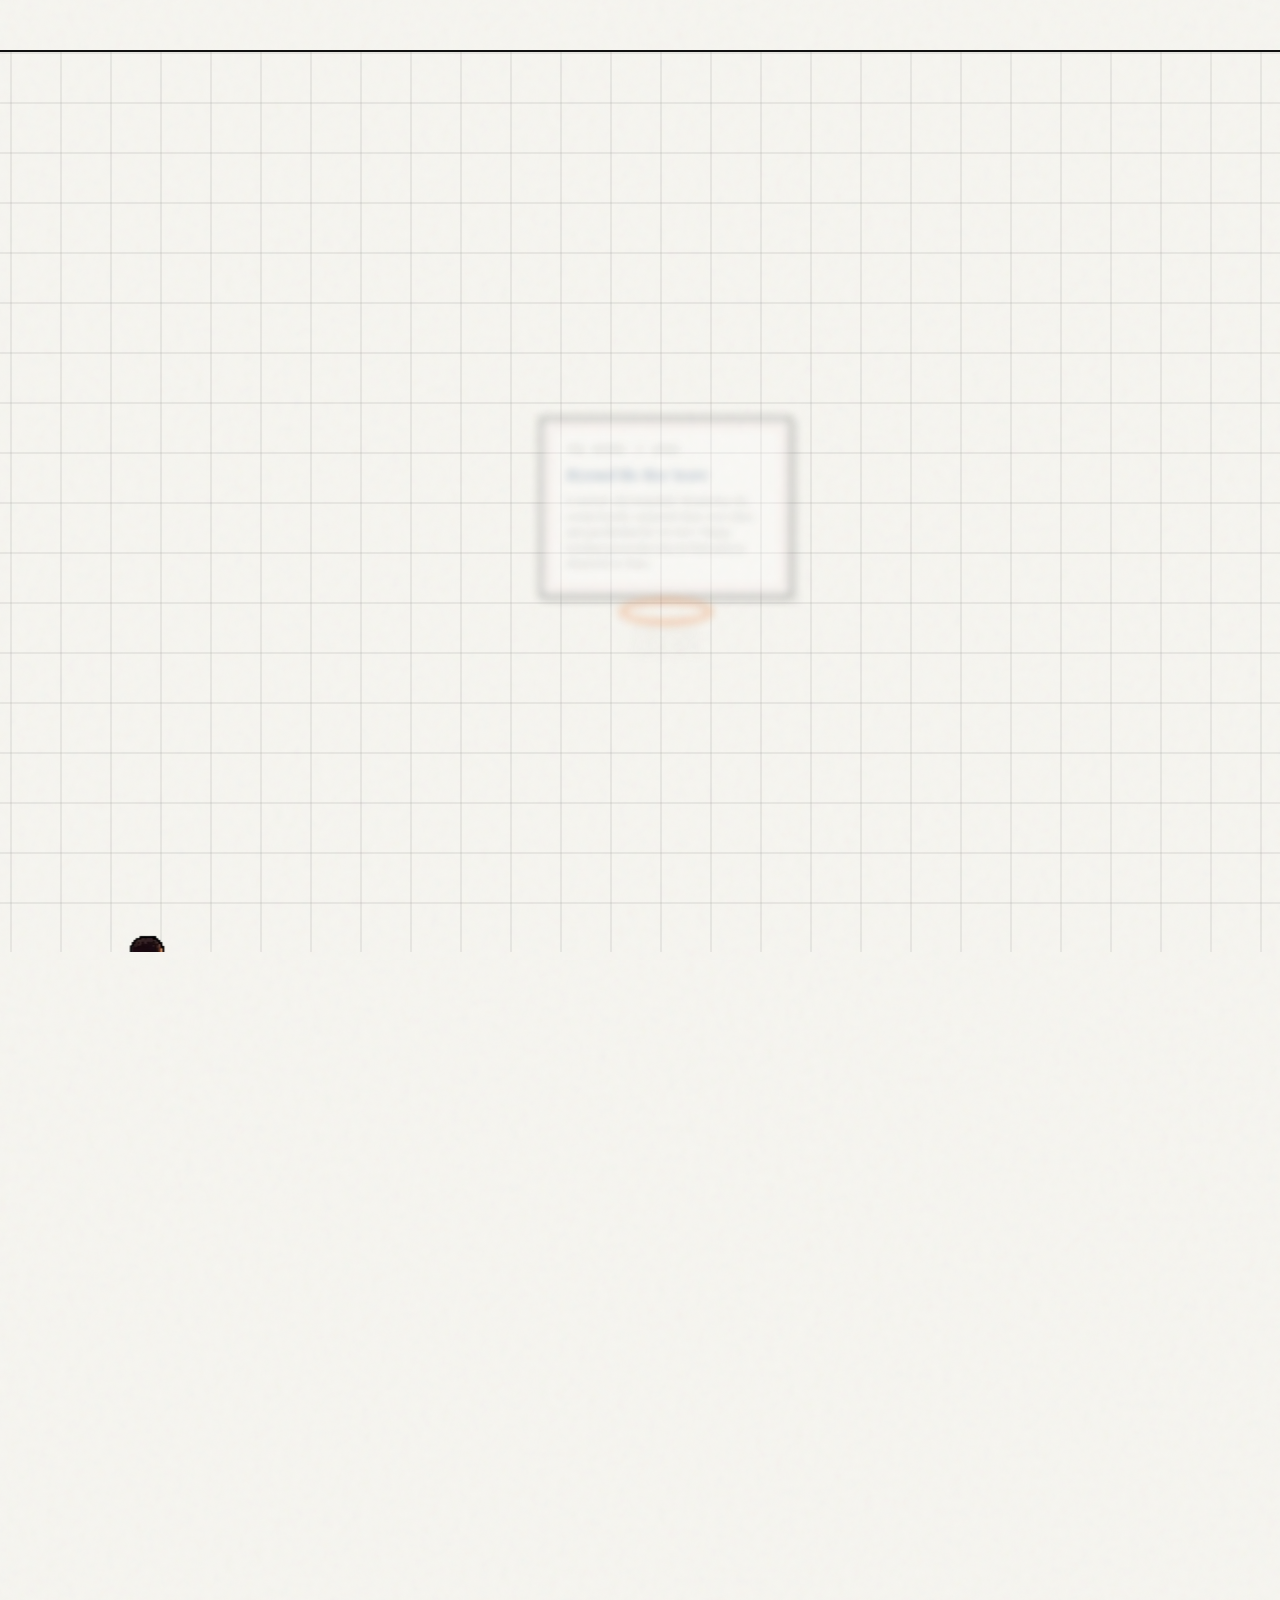
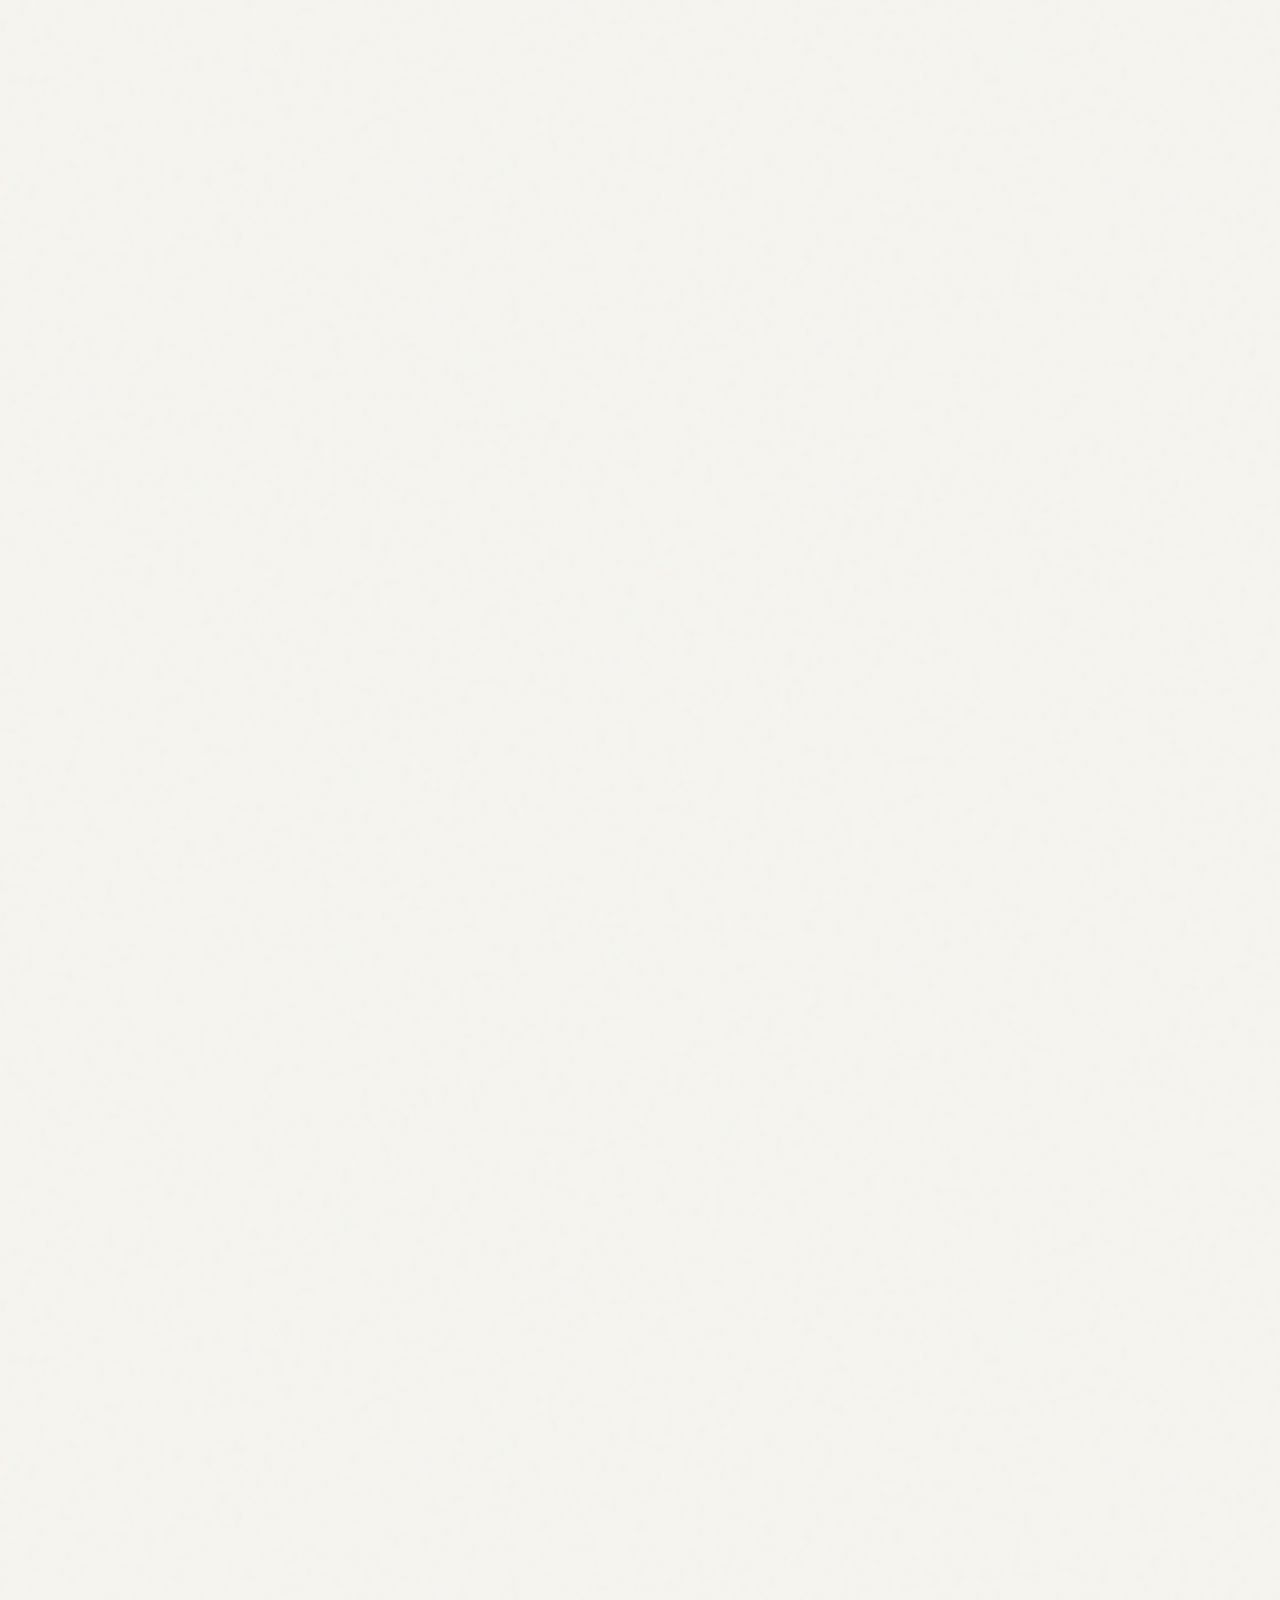
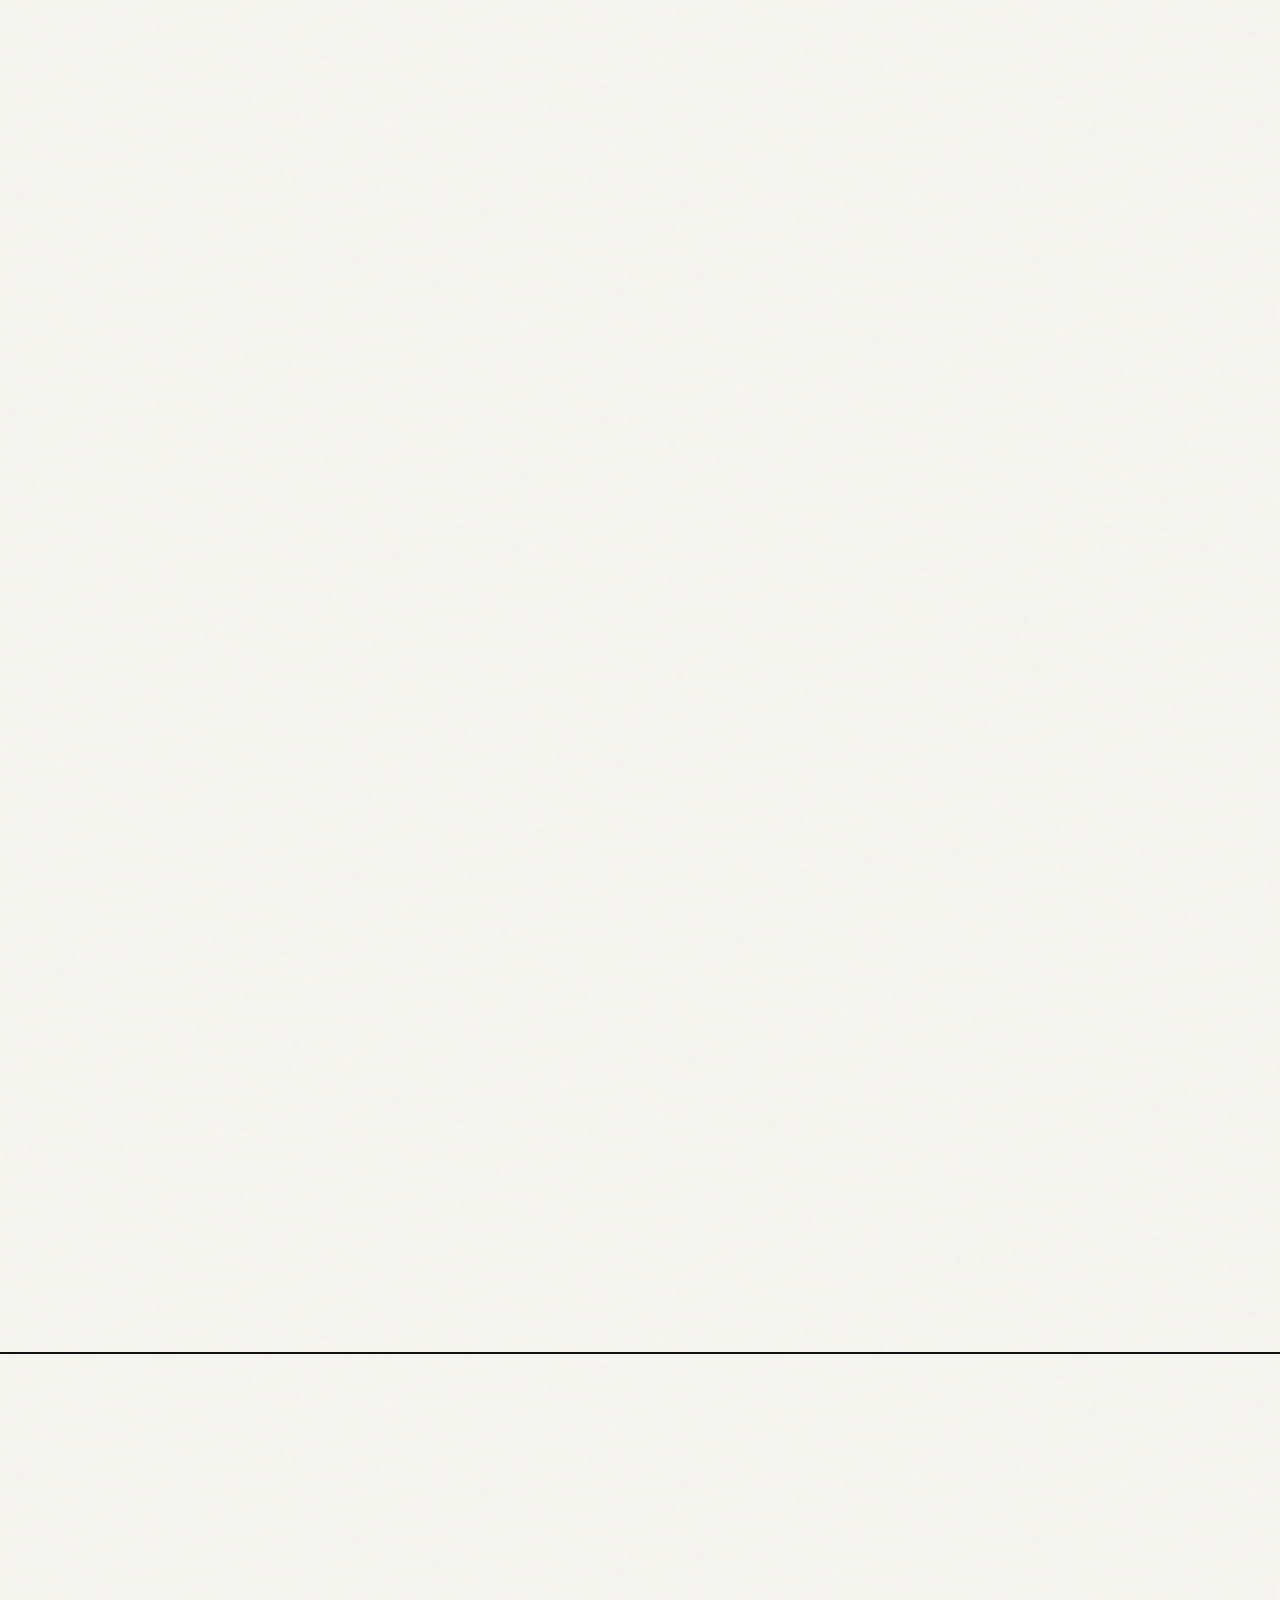
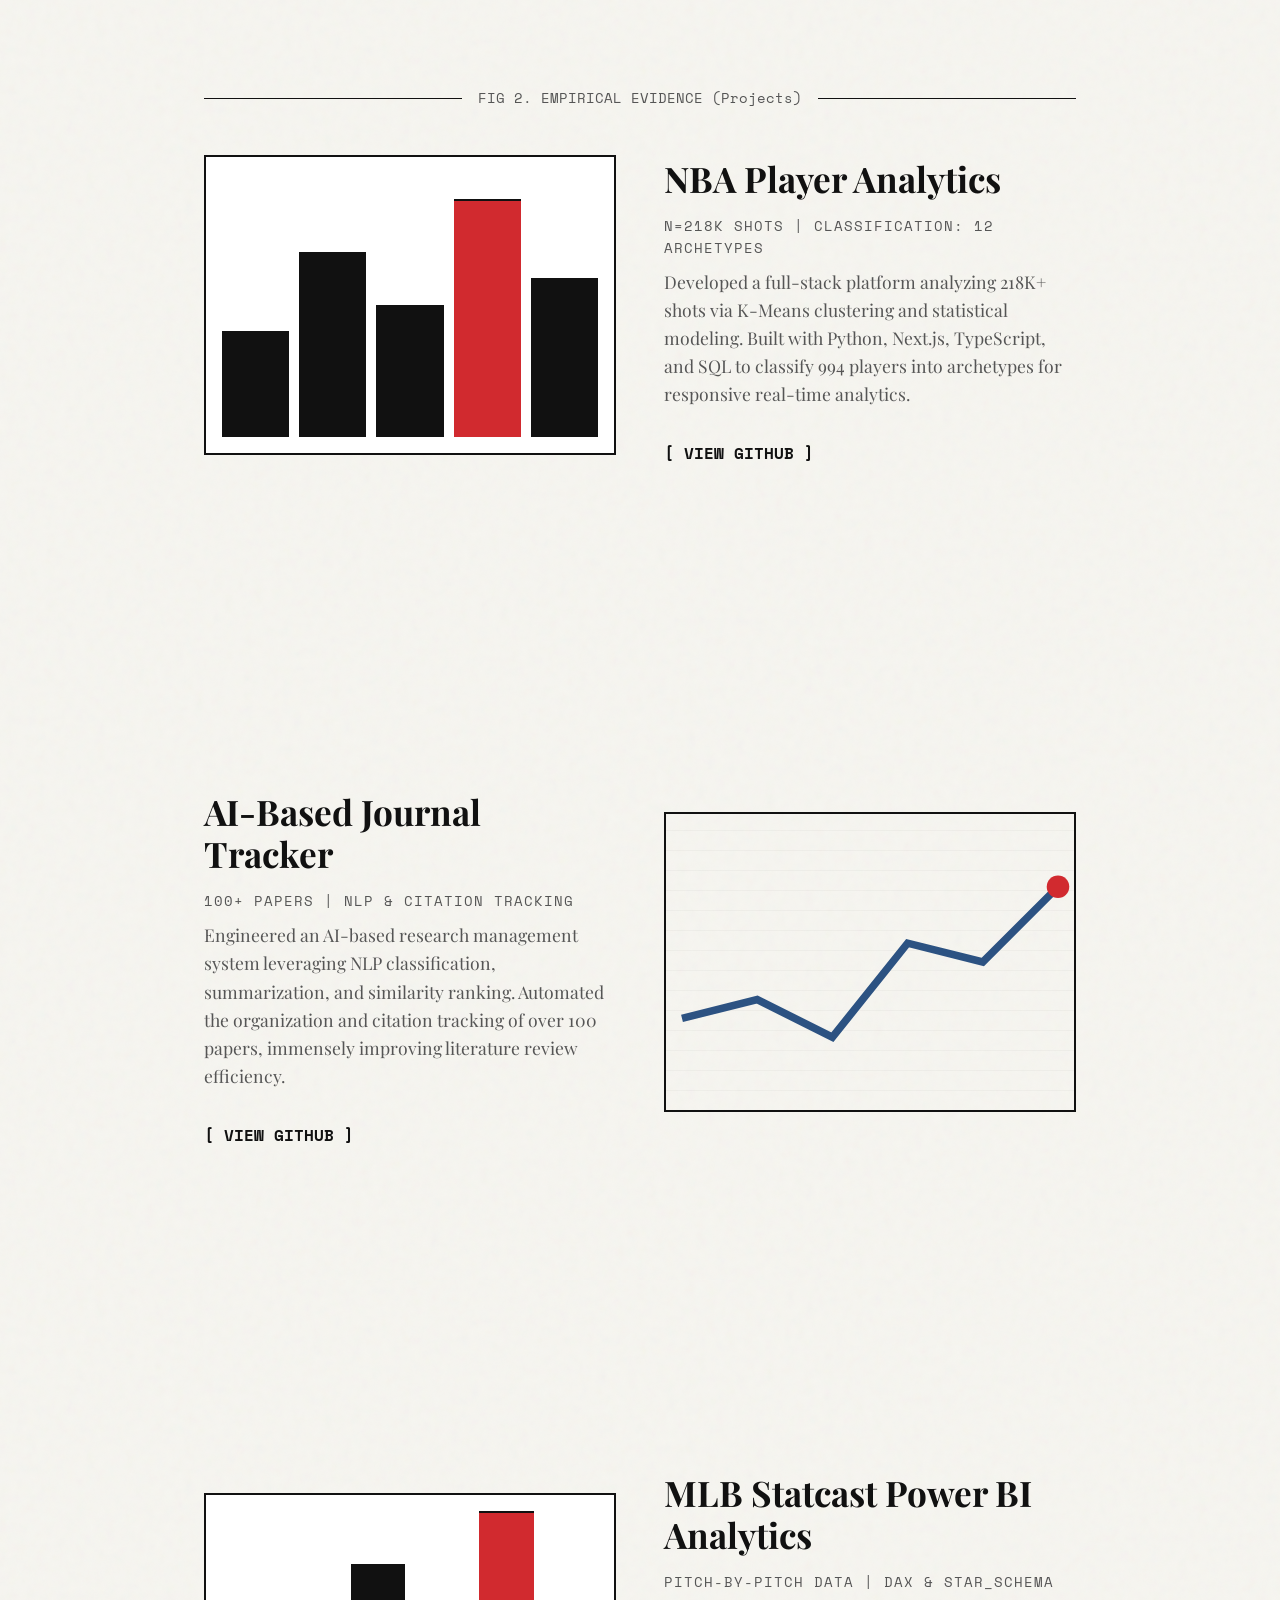
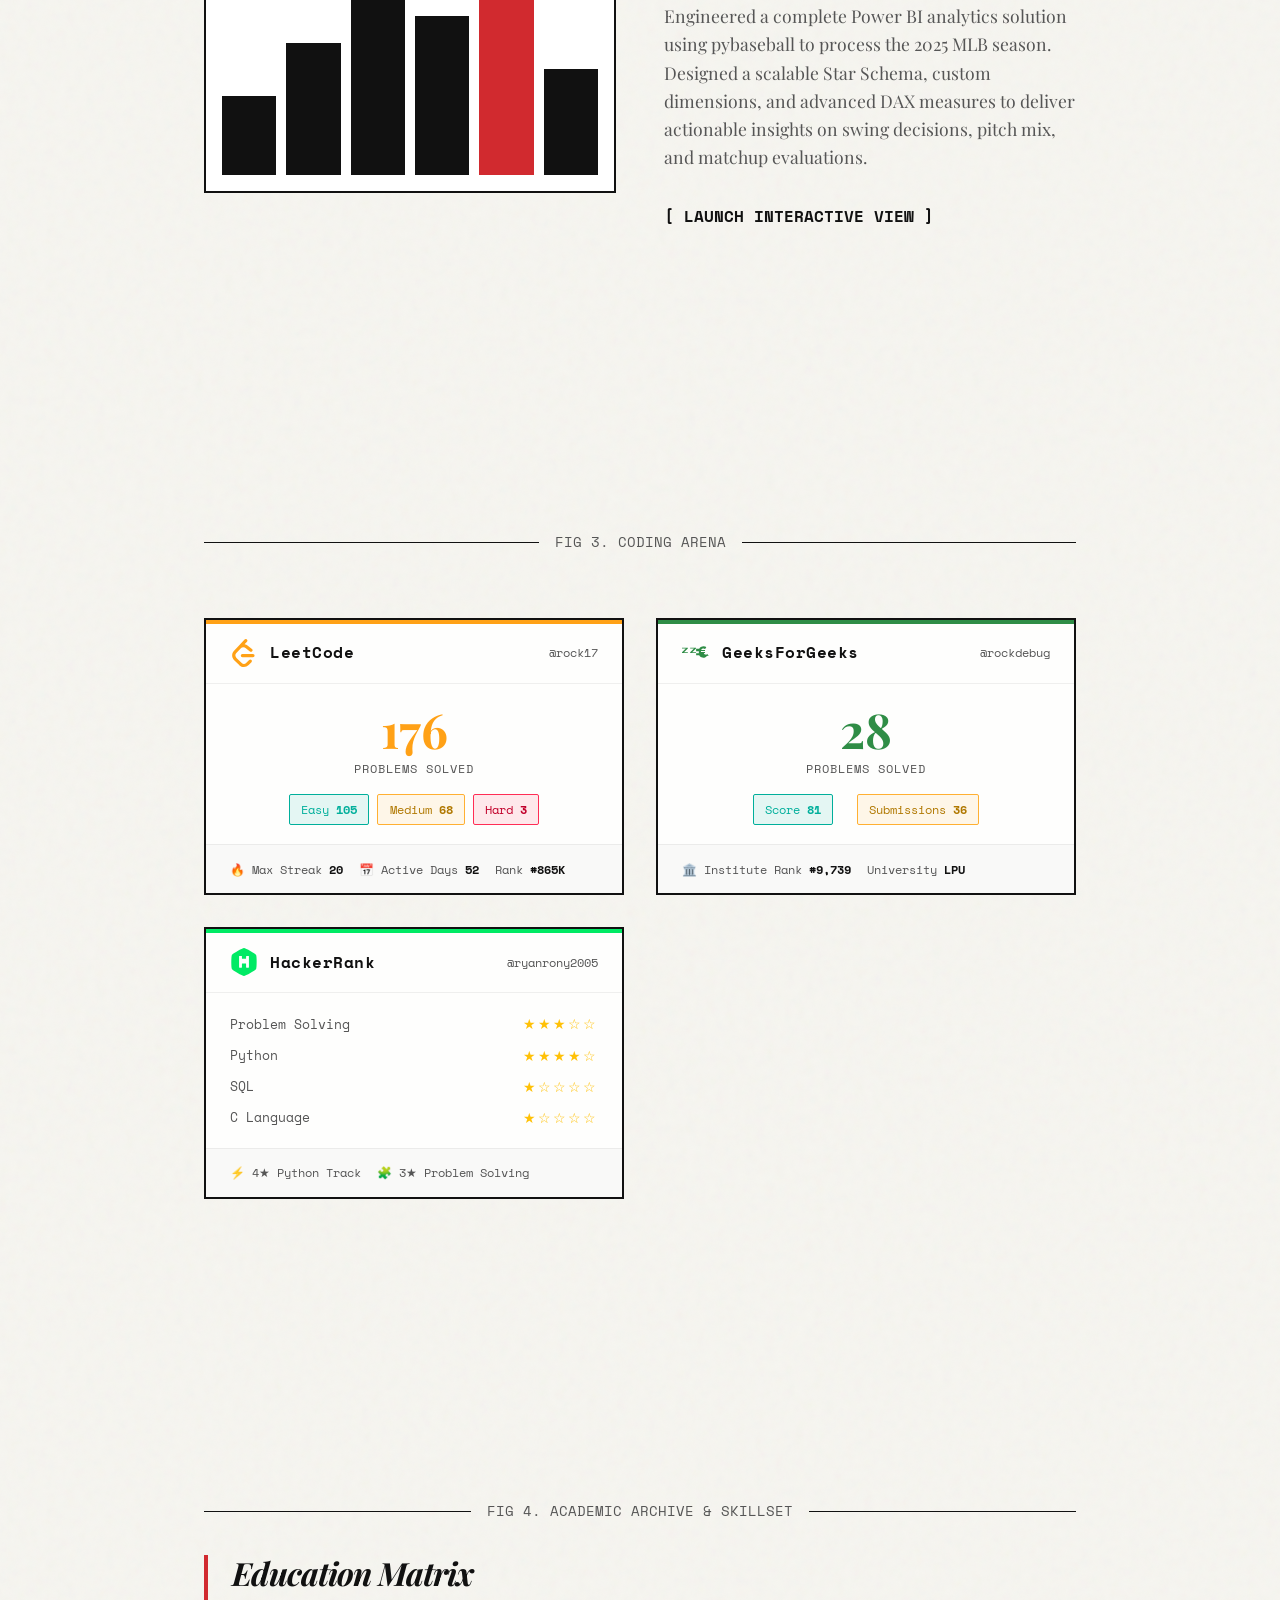
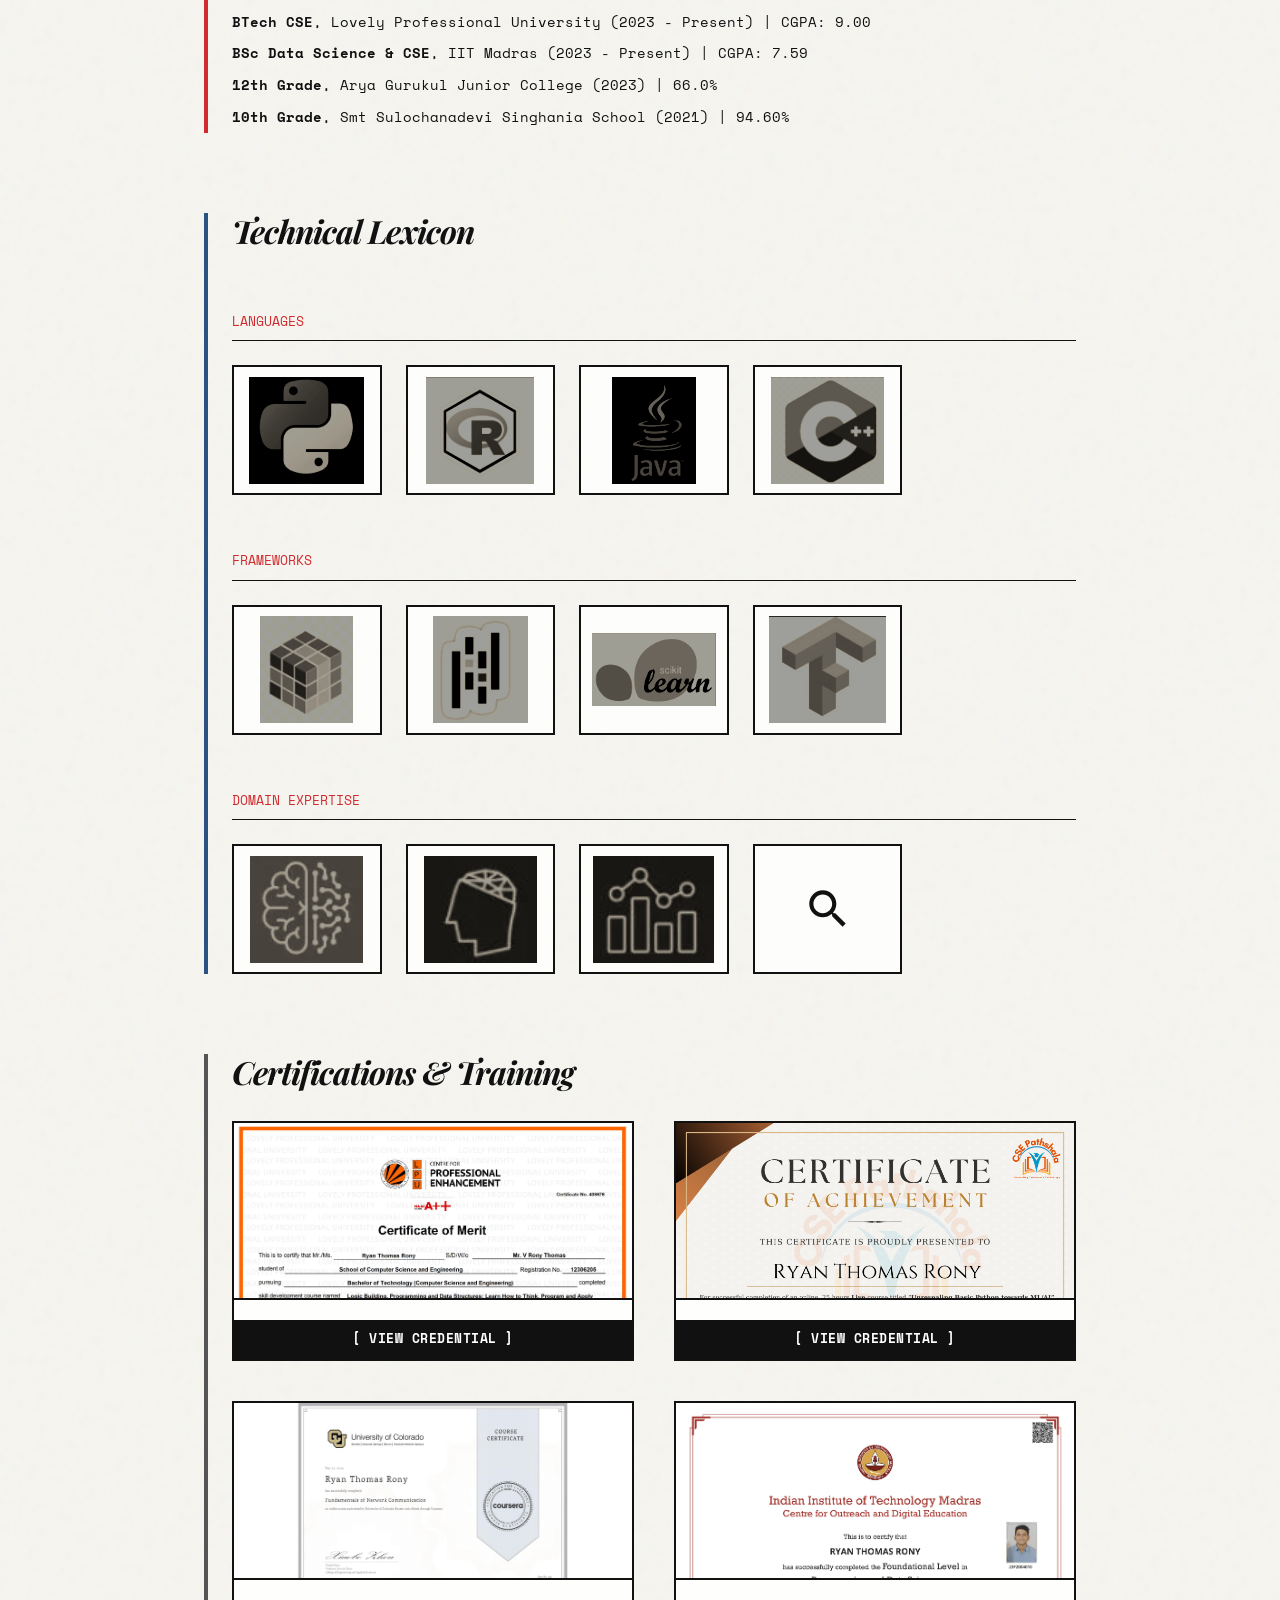
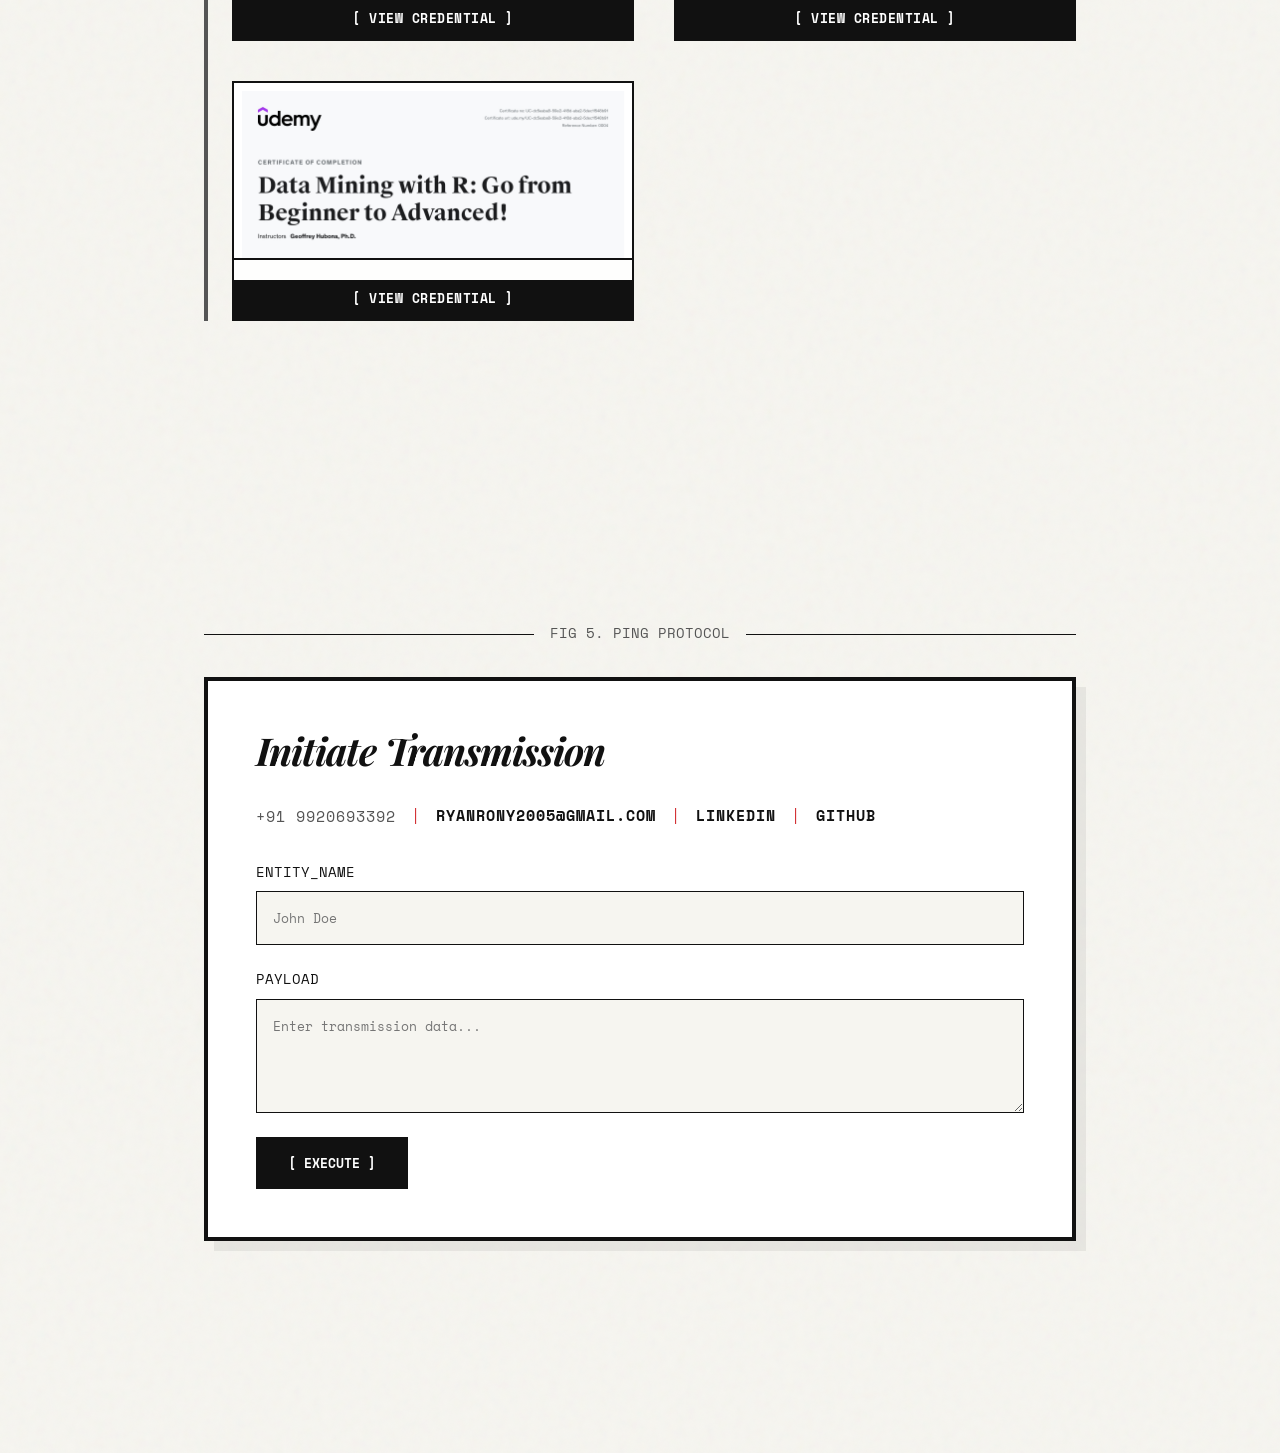
==== commit a6e5b218: "f3" ====
--- a/index.html
+++ b/index.html
@@ -34,10 +34,10 @@
     <main class="document">
         <!-- V1 Hero Layout -->
         <header class="hero" id="about">
-            <div class="hero-content">
-                <p class="mono-label">MUMBAI, MAHARASHTRA | DATA SCIENTIST</p>
-                <h1 class="dramatic-title">Ryan Rony. <br> Torture the Data Long enough it will confess to anything .
-                </h1>
+            <div class="hero-content" style="align-self: flex-start; padding-top: 1.05rem;">
+                <h2 class="dramatic-title" style="font-size: clamp(1.5rem, 2.5vw, 2.5rem); color: var(--text-muted); margin-top: 0;">
+                    "Torture the data long enough, it will confess to anything."
+                </h2>
 
                 <div class="stats-grid">
                     <div class="stat-box">
@@ -64,8 +64,10 @@
                 </div>
             </div>
             
-            <div class="hero-image-wrapper">
-                <img src="images/me.png" alt="Ryan Rony" class="hero-image">
+            <div class="hero-image-wrapper" style="display: flex; flex-direction: column; align-items: flex-end; position: relative; align-self: flex-start;">
+                <h1 class="dramatic-title" style="font-size: clamp(6rem, 9vw, 10rem); margin: 0; letter-spacing: -2px; line-height: 0.85; text-align: right; z-index: 0; position: relative;">Ryan<br>Rony.</h1>
+                <p class="mono-label" style="text-align: right; z-index: 0; position: relative; margin-top: 1rem; margin-bottom: 2rem;">MUMBAI, MAHARASHTRA | DATA SCIENTIST</p>
+                <img src="images/me.png" alt="Ryan Rony" class="hero-image" style="transform-origin: center right; z-index: 1; position: relative;">
             </div>
         </header>
     </main>
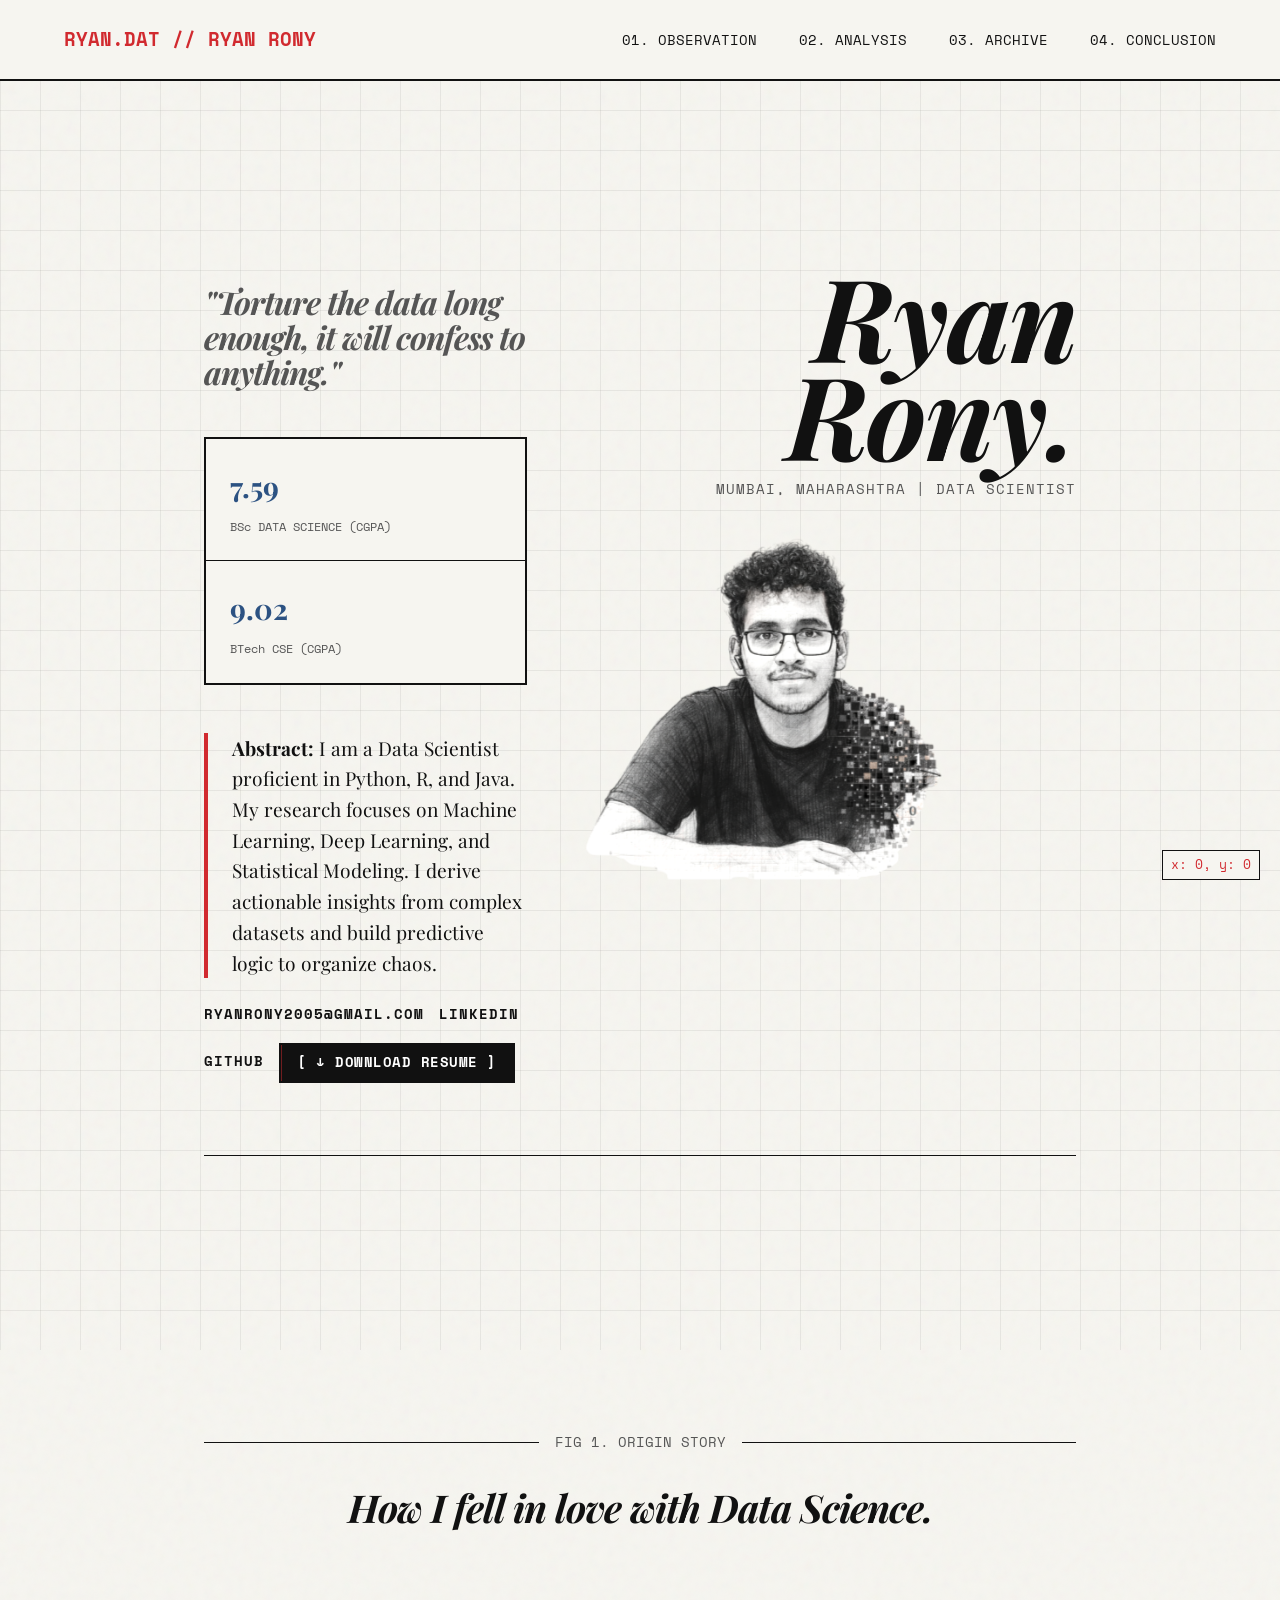
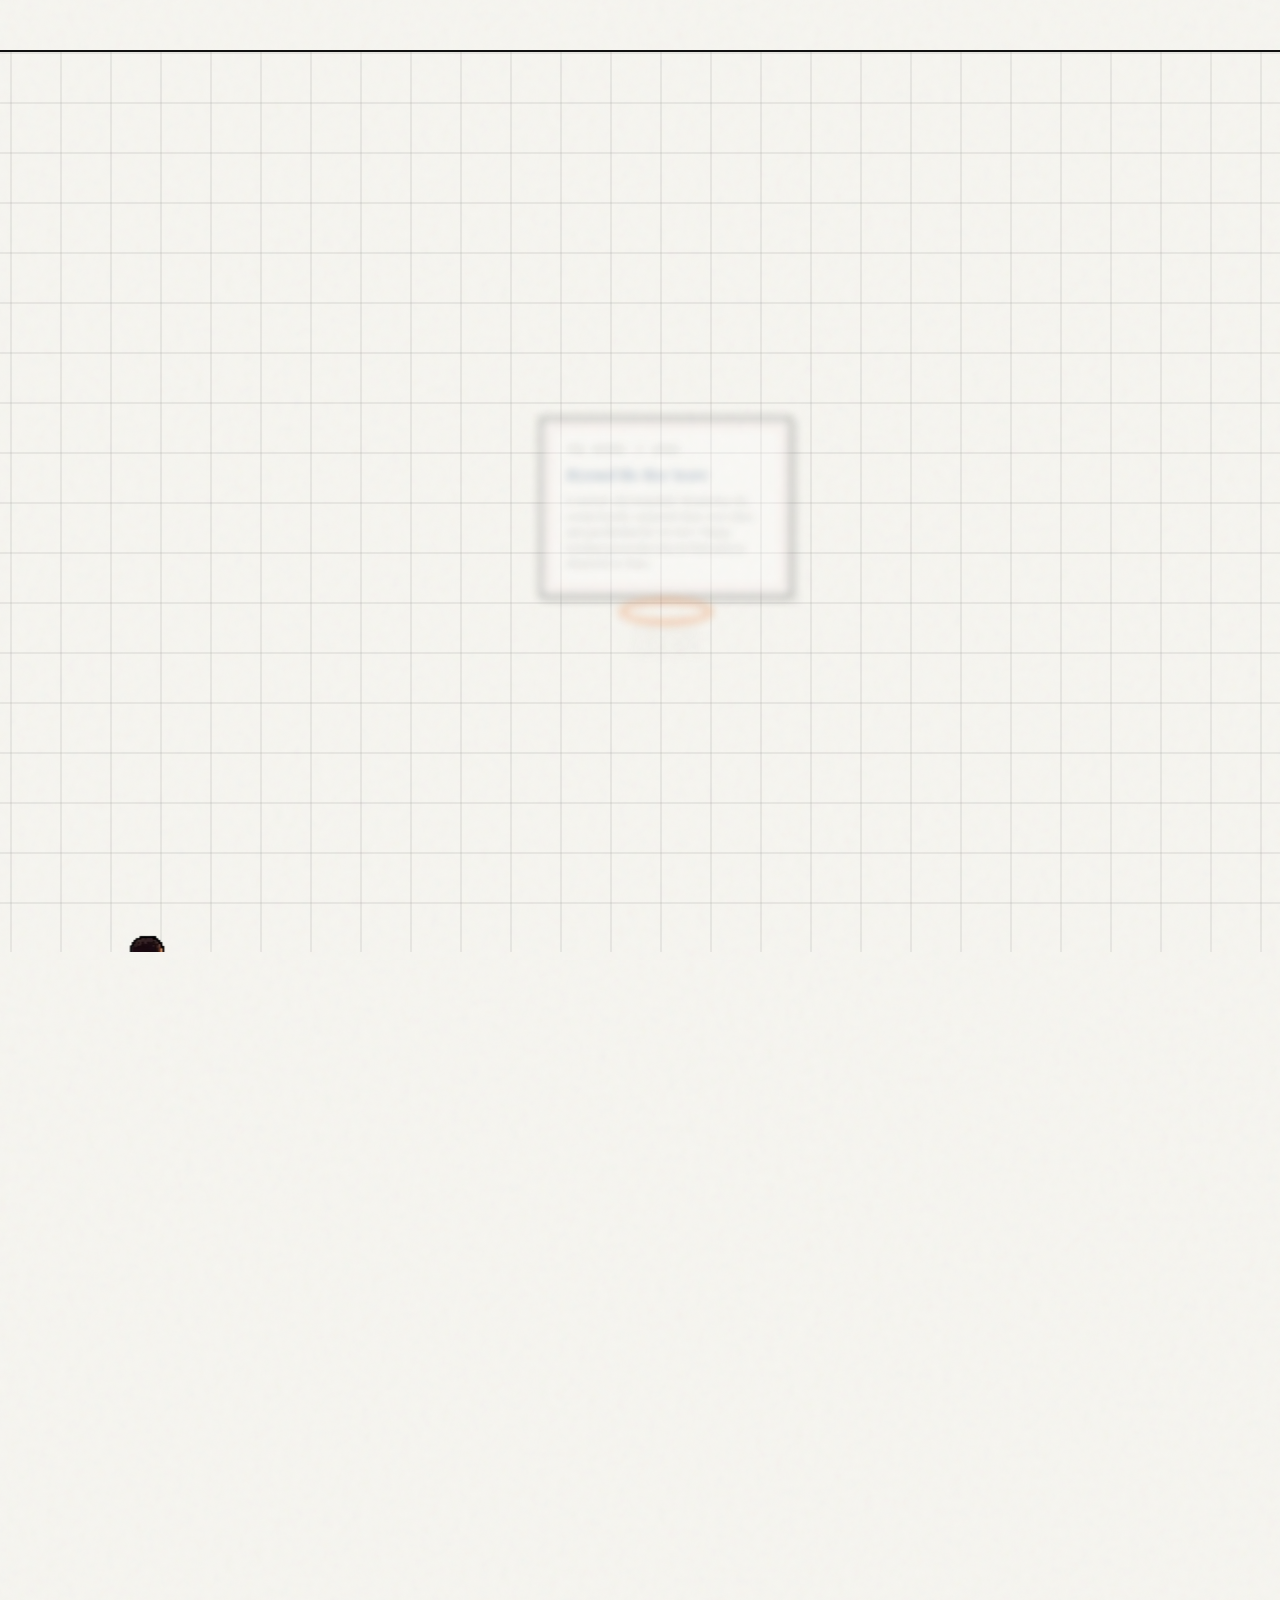
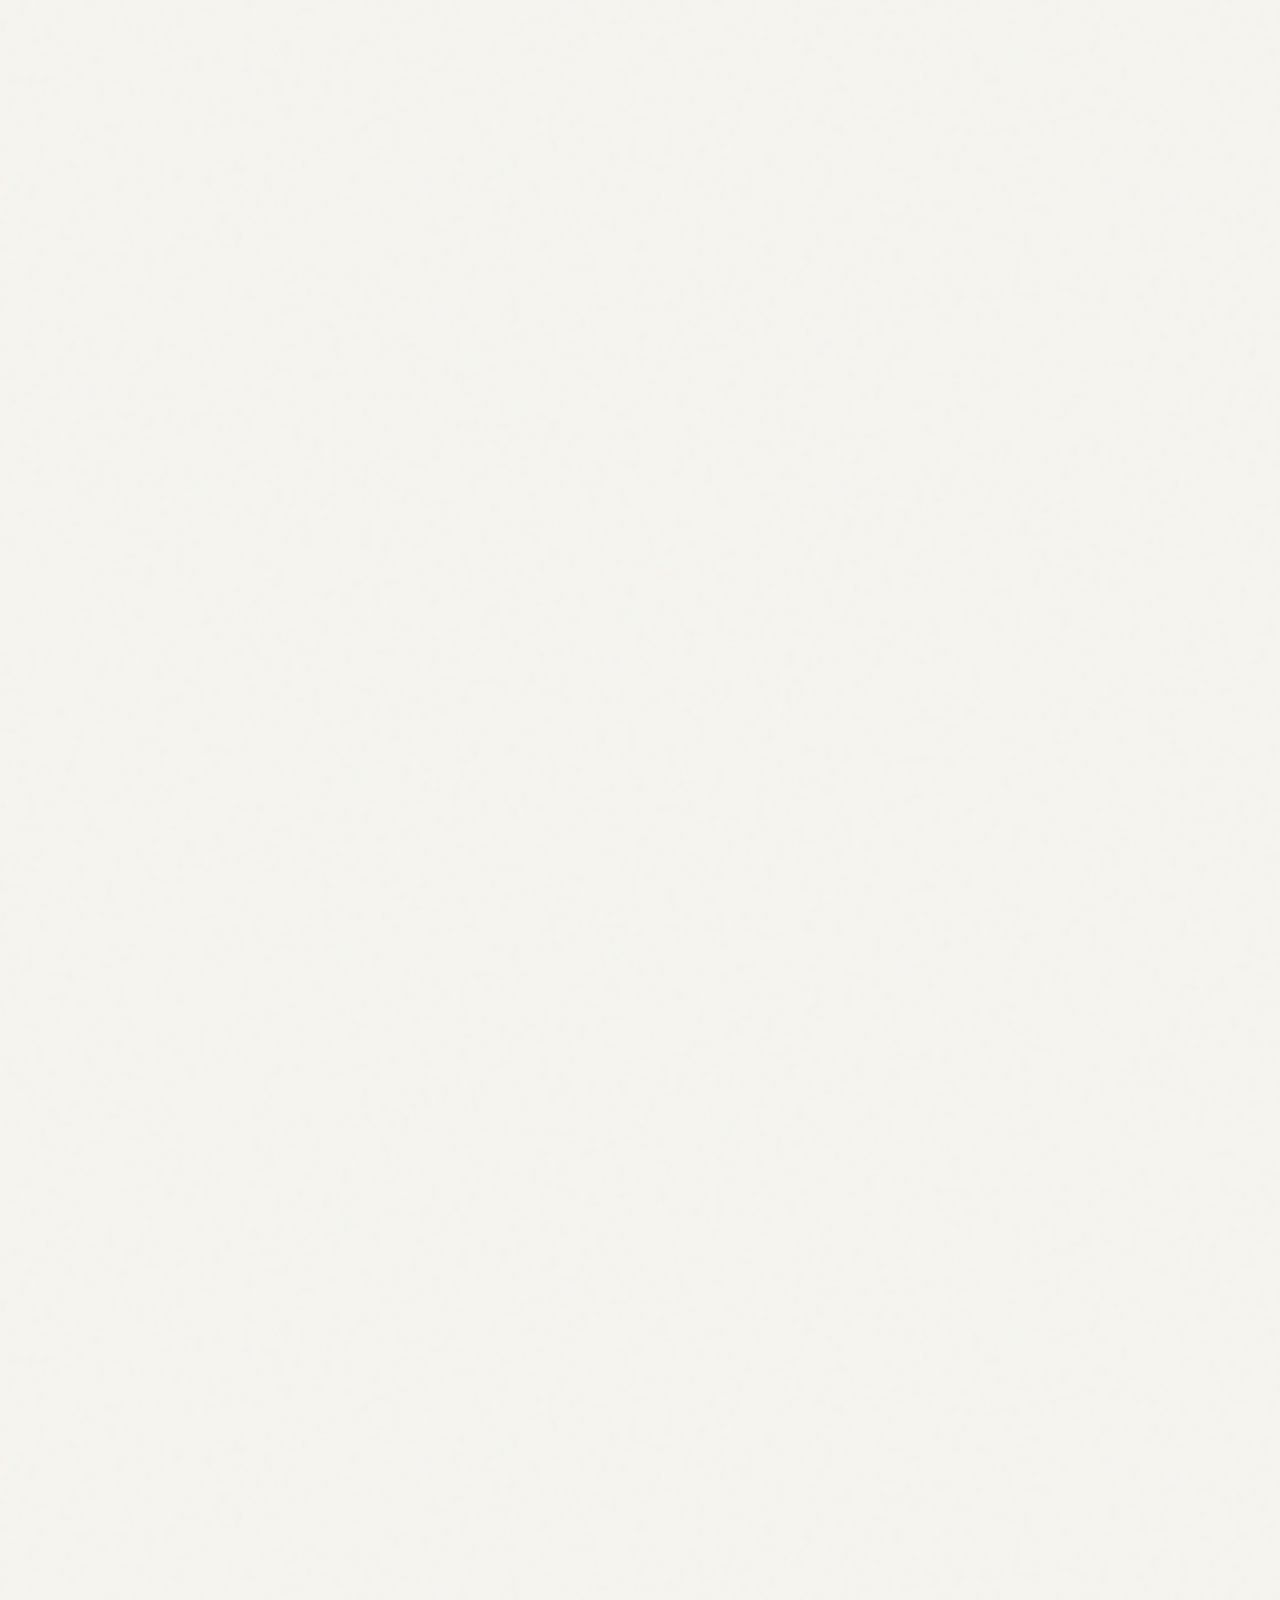
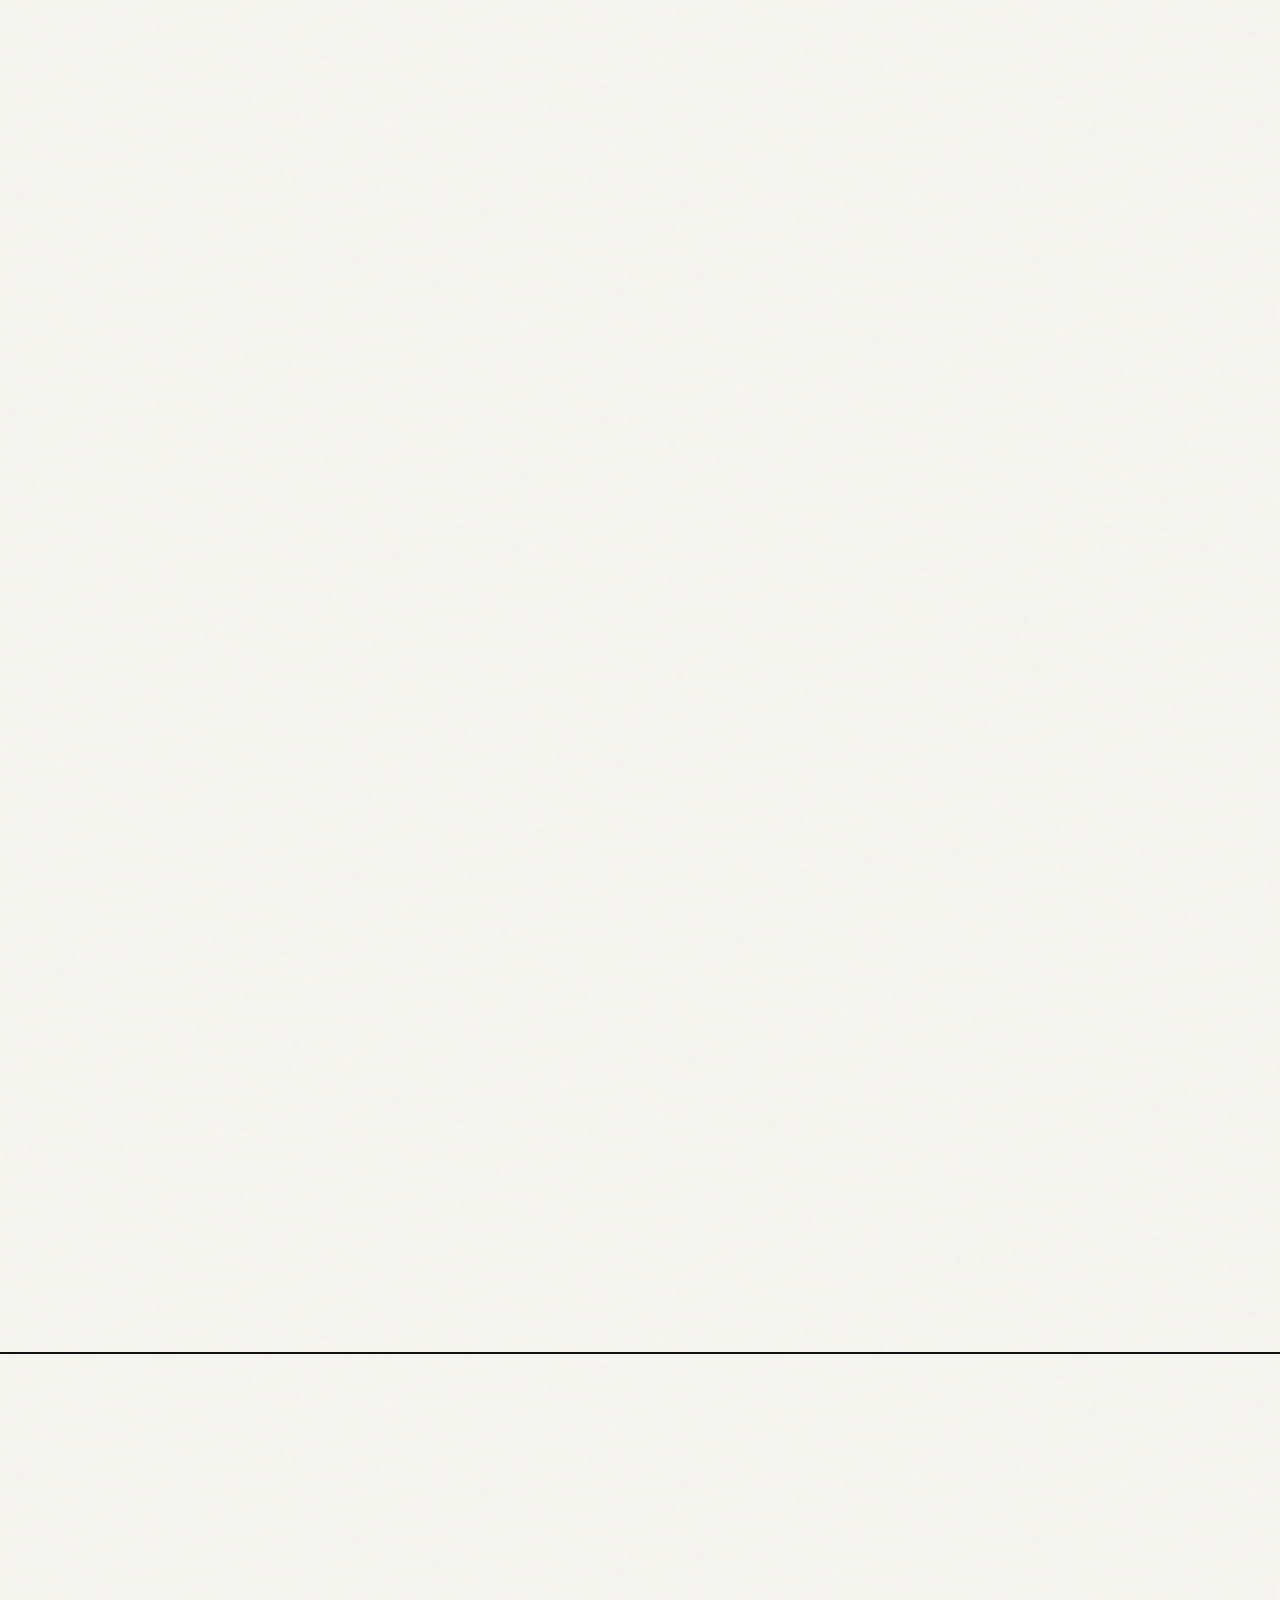
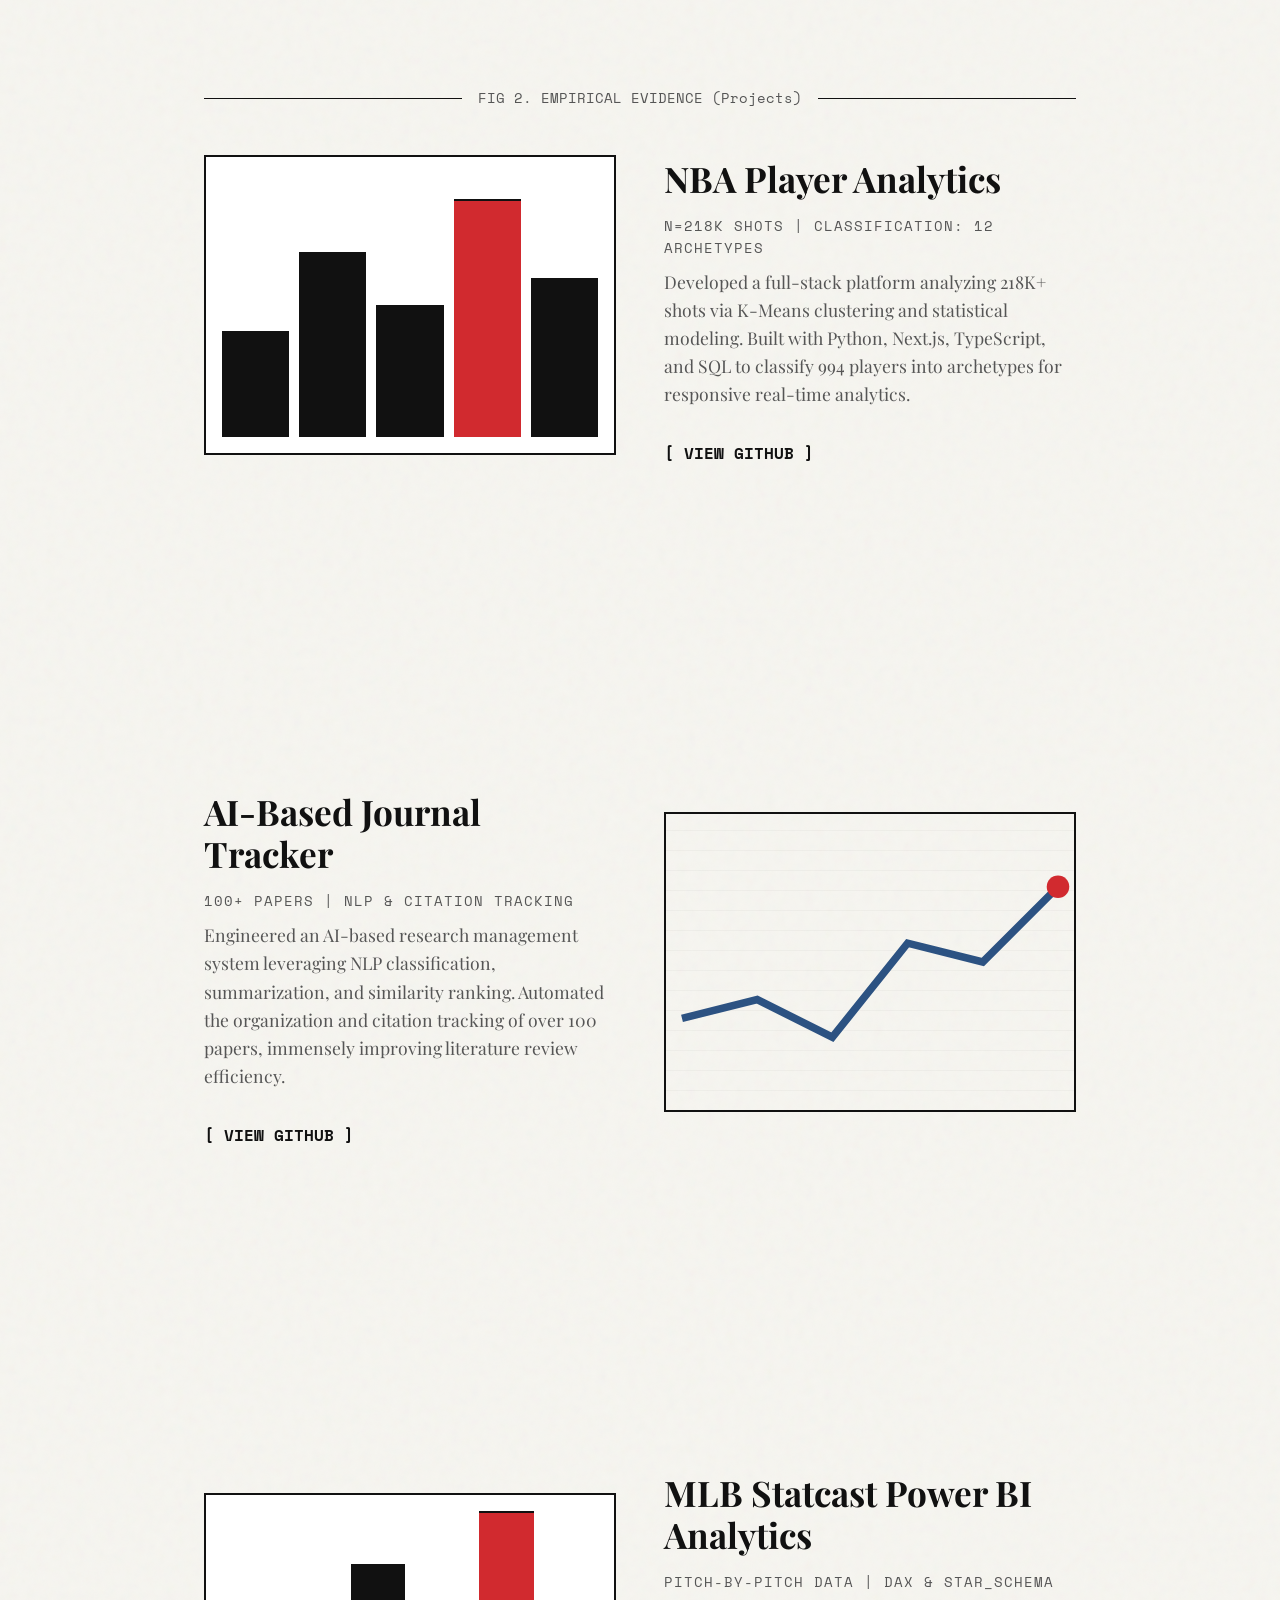
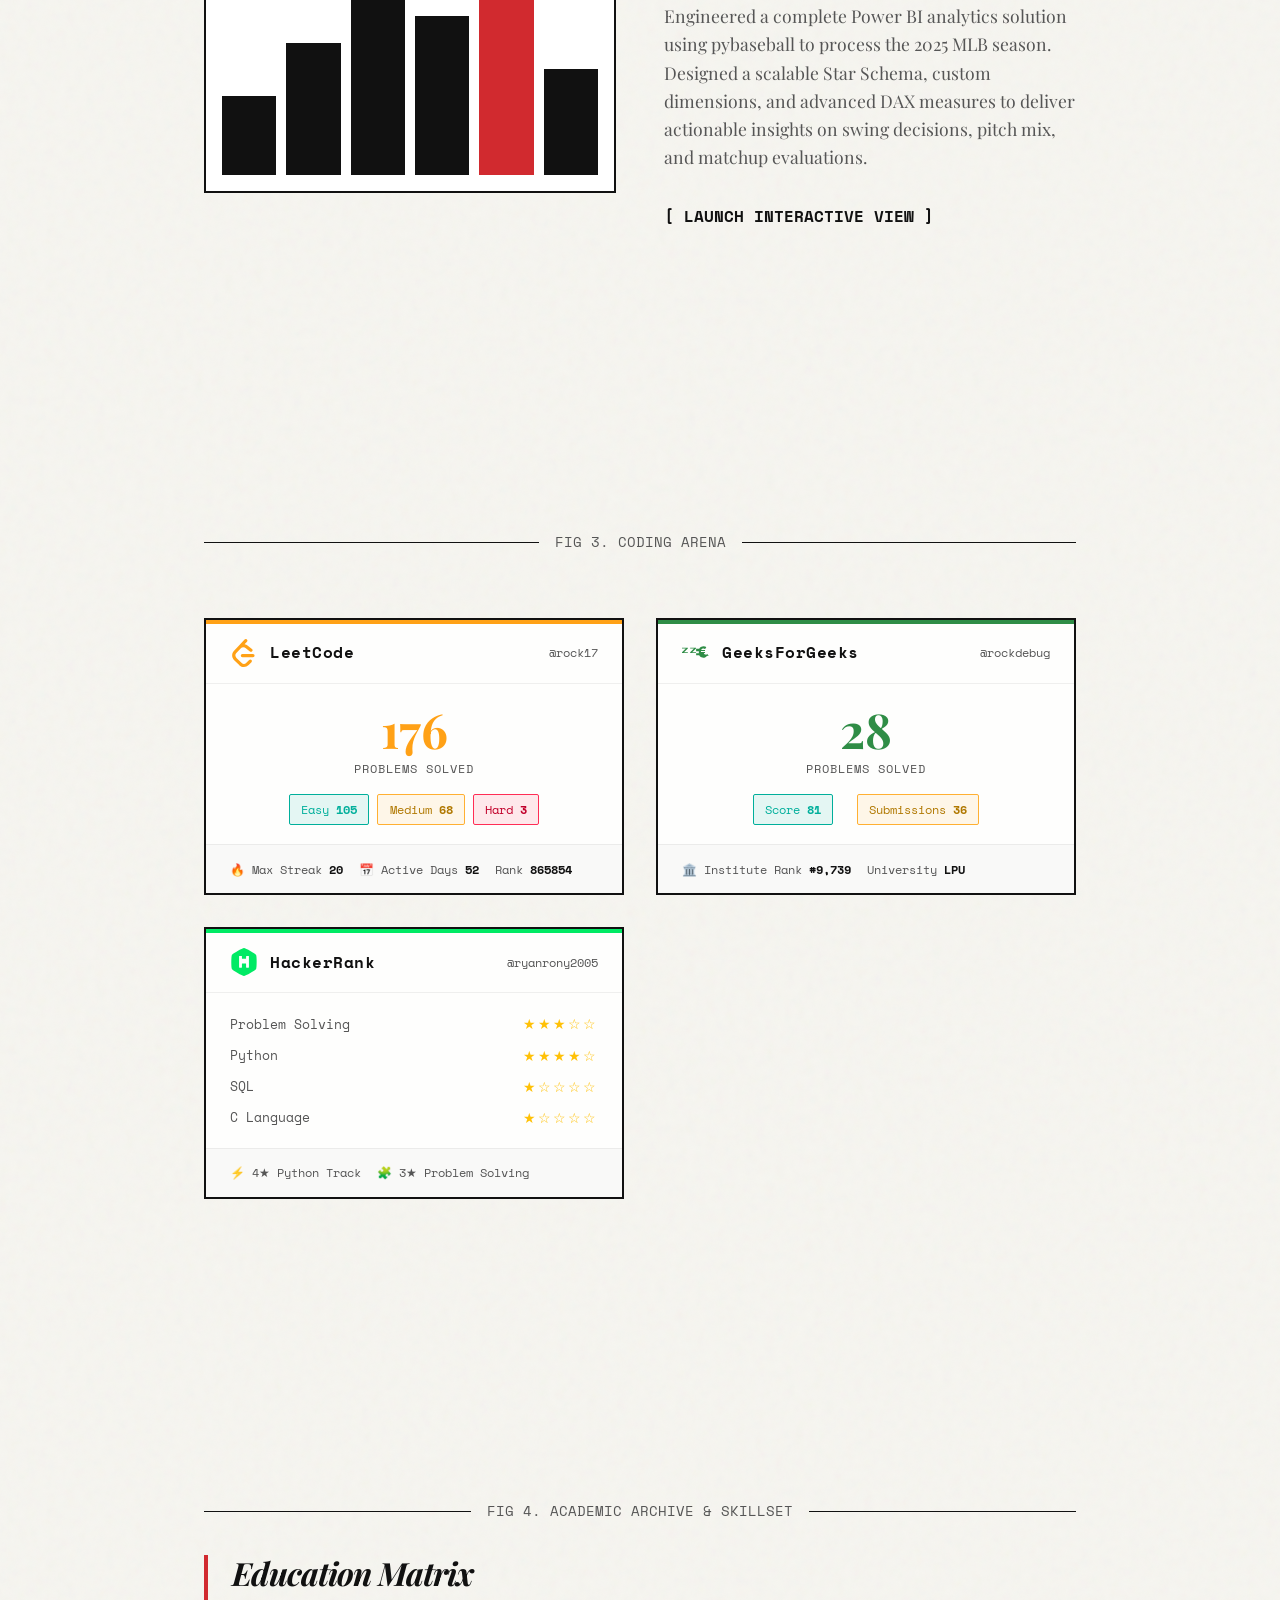
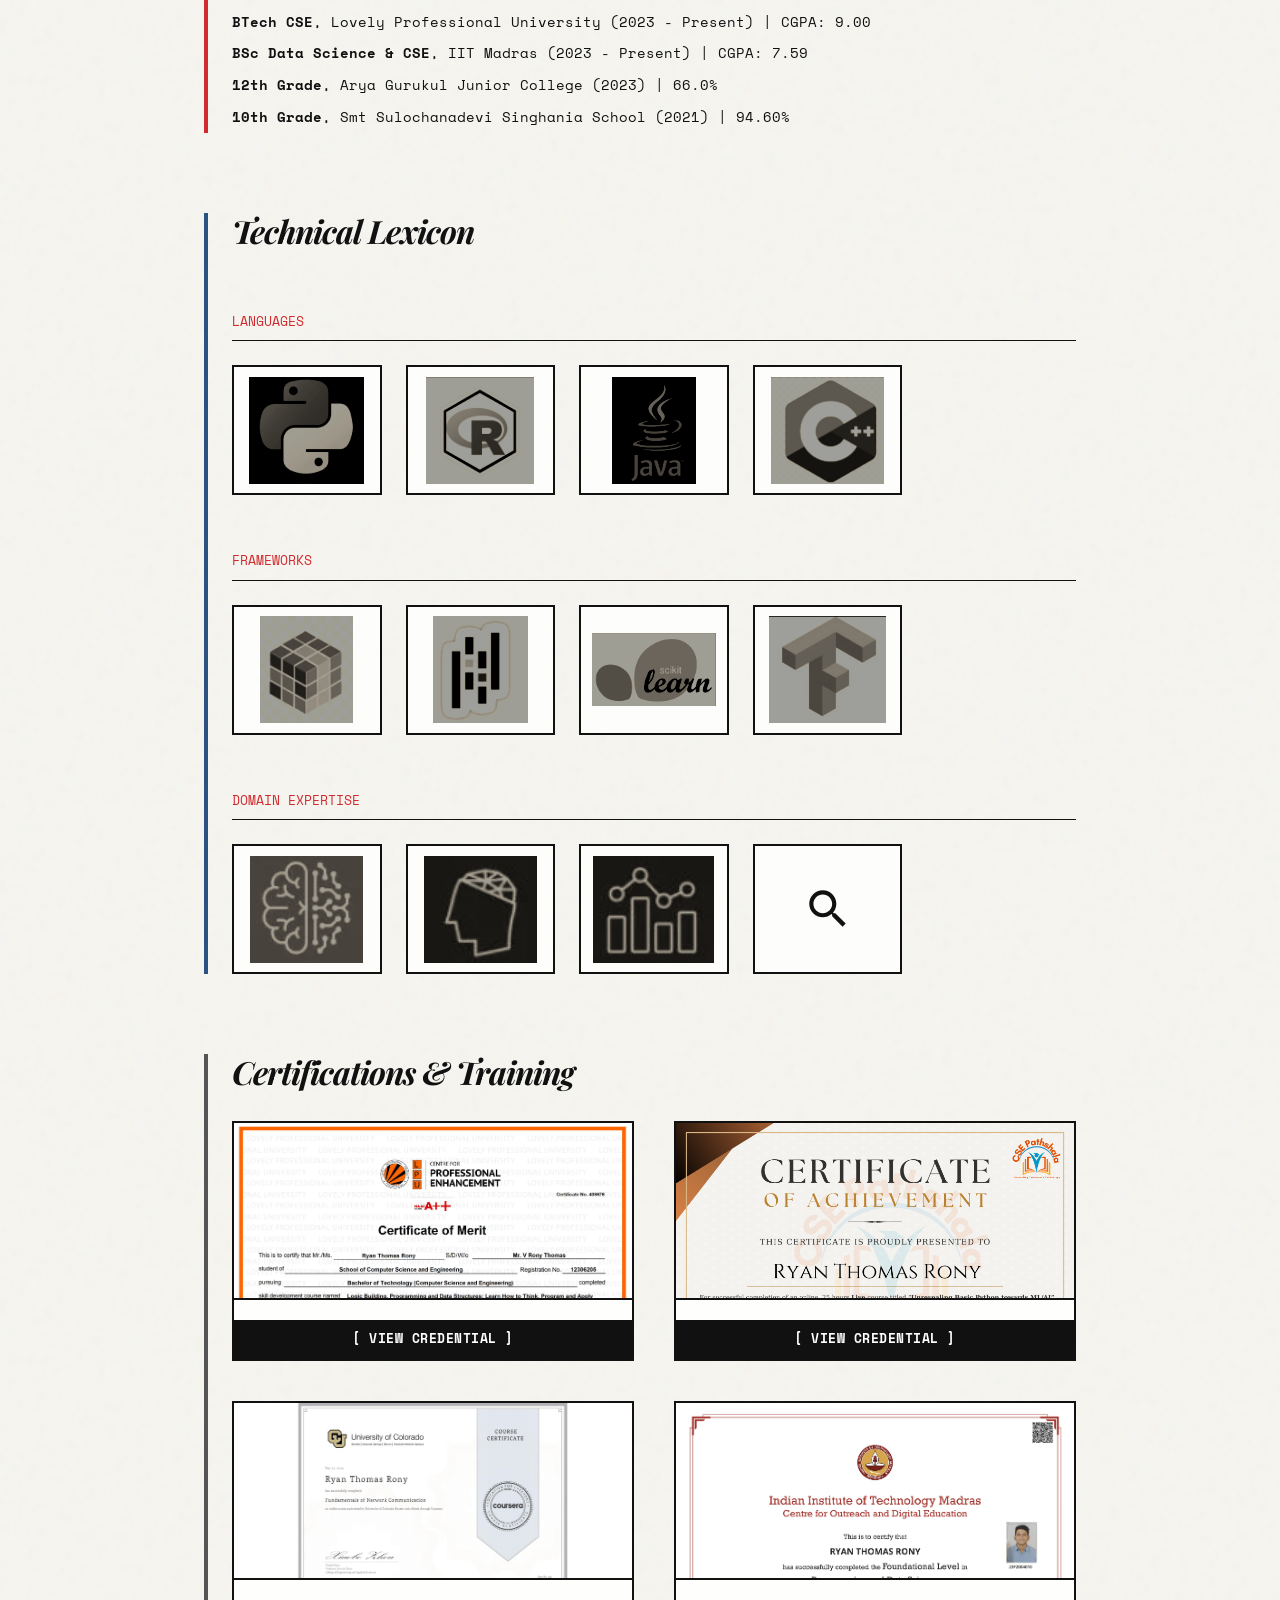
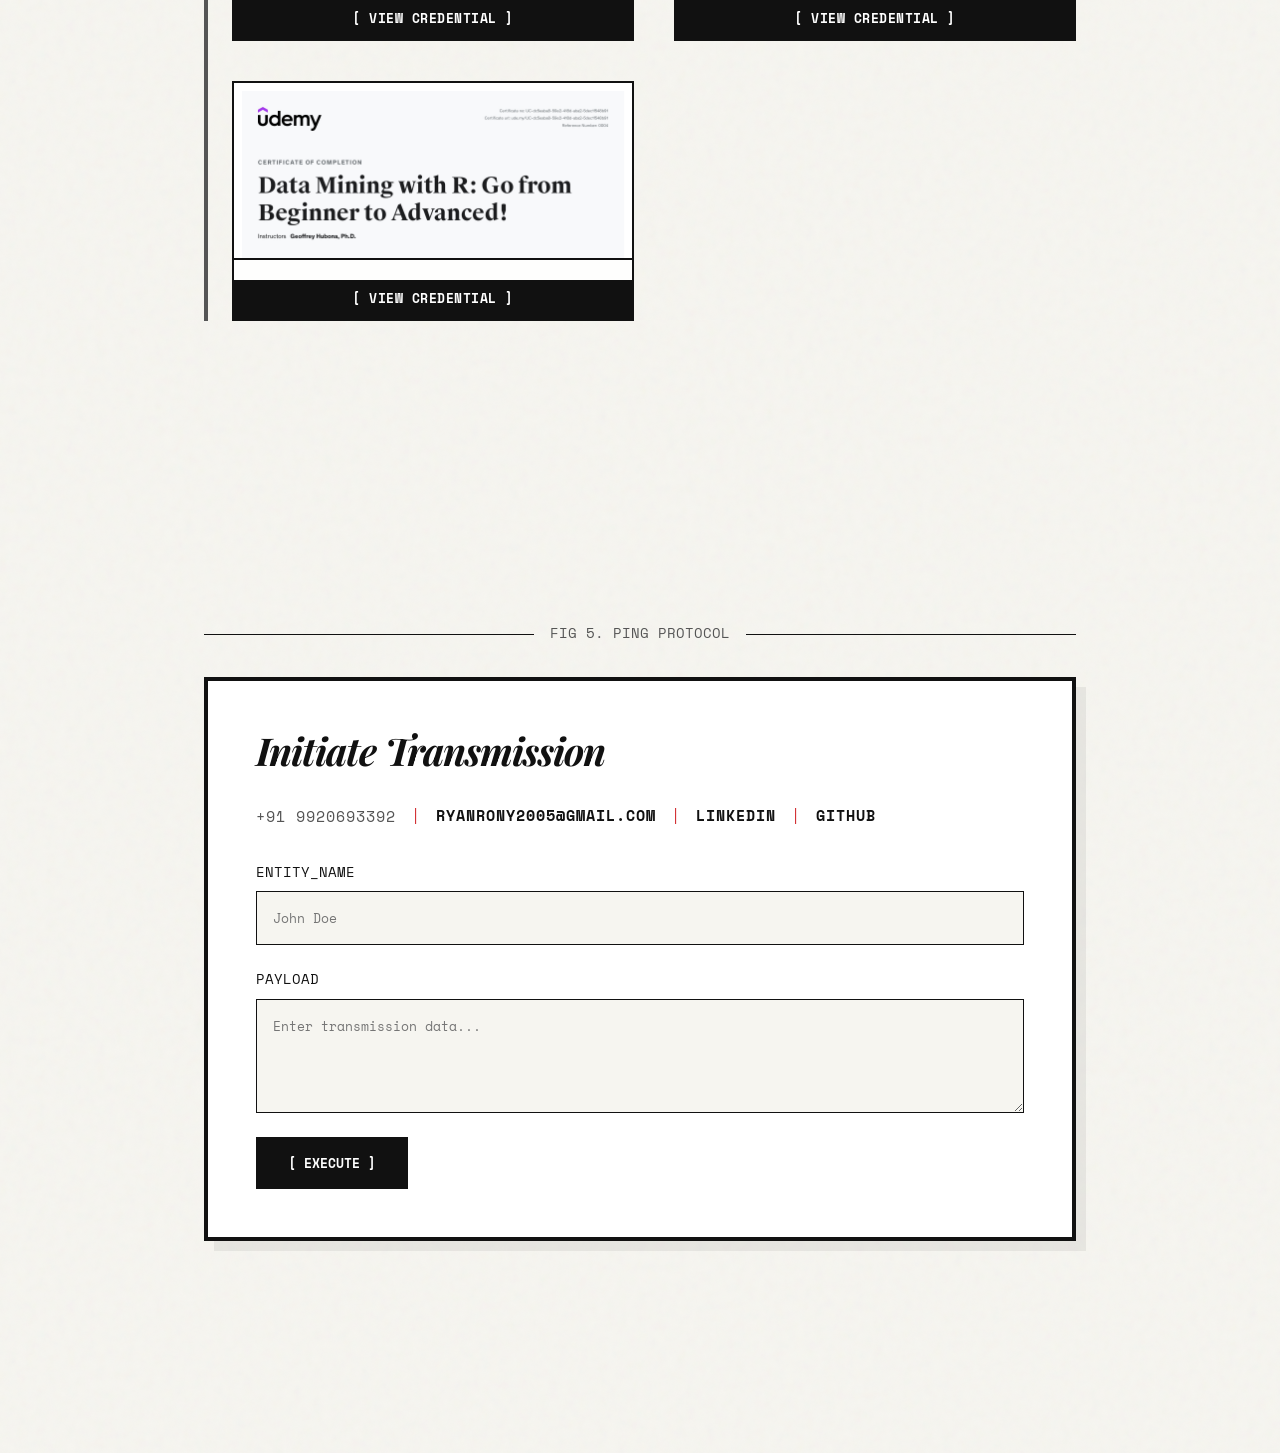
==== commit 704305fc: "Configure live stats and fix layout" ====
--- a/index.html
+++ b/index.html
@@ -304,19 +304,19 @@
                 </div>
                 <div class="coding-stats">
                     <div class="coding-stat-main">
-                        <span class="coding-stat-big">176</span>
+                        <span class="coding-stat-big" id="lc-total">176</span>
                         <span class="coding-stat-sub">Problems Solved</span>
                     </div>
                     <div class="coding-stat-breakdown">
-                        <div class="diff-pill easy">Easy <strong>105</strong></div>
-                        <div class="diff-pill medium">Medium <strong>68</strong></div>
-                        <div class="diff-pill hard">Hard <strong>3</strong></div>
+                        <div class="diff-pill easy">Easy <strong id="lc-easy">105</strong></div>
+                        <div class="diff-pill medium">Medium <strong id="lc-medium">68</strong></div>
+                        <div class="diff-pill hard">Hard <strong id="lc-hard">3</strong></div>
                     </div>
                 </div>
                 <div class="coding-footer">
                     <span>🔥 Max Streak <strong>20</strong></span>
                     <span>📅 Active Days <strong>52</strong></span>
-                    <span>Rank <strong>#865K</strong></span>
+                    <span>Rank <strong id="lc-rank">#865K</strong></span>
                 </div>
             </a>
 
@@ -329,16 +329,16 @@
                 </div>
                 <div class="coding-stats">
                     <div class="coding-stat-main">
-                        <span class="coding-stat-big">28</span>
+                        <span class="coding-stat-big" id="gfg-total">28</span>
                         <span class="coding-stat-sub">Problems Solved</span>
                     </div>
                     <div class="coding-stat-breakdown" style="justify-content:center; gap: 1.5rem;">
-                        <div class="diff-pill easy">Score <strong>81</strong></div>
+                        <div class="diff-pill easy">Score <strong id="gfg-score">81</strong></div>
                         <div class="diff-pill medium">Submissions <strong>36</strong></div>
                     </div>
                 </div>
                 <div class="coding-footer">
-                    <span>🏛️ Institute Rank <strong>#9,739</strong></span>
+                    <span>🏛️ Institute Rank <strong id="gfg-rank">#9,739</strong></span>
                     <span>University <strong>LPU</strong></span>
                 </div>
             </a>
@@ -353,16 +353,16 @@
                 <div class="coding-stats">
                     <div class="coding-stat-main">
                         <div class="star-grid">
-                            <div class="star-row"><span class="star-label">Problem Solving</span><span class="stars">★★★☆☆</span></div>
-                            <div class="star-row"><span class="star-label">Python</span><span class="stars">★★★★☆</span></div>
-                            <div class="star-row"><span class="star-label">SQL</span><span class="stars">★☆☆☆☆</span></div>
-                            <div class="star-row"><span class="star-label">C Language</span><span class="stars">★☆☆☆☆</span></div>
+                            <div class="star-row"><span class="star-label">Problem Solving</span><span class="stars" id="hr-ps">★★★☆☆</span></div>
+                            <div class="star-row"><span class="star-label">Python</span><span class="stars" id="hr-py">★★★★☆</span></div>
+                            <div class="star-row"><span class="star-label">SQL</span><span class="stars" id="hr-sql">★☆☆☆☆</span></div>
+                            <div class="star-row"><span class="star-label">C Language</span><span class="stars" id="hr-c">★☆☆☆☆</span></div>
                         </div>
                     </div>
                 </div>
                 <div class="coding-footer">
-                    <span>⚡ 4★ Python Track</span>
-                    <span>🧩 3★ Problem Solving</span>
+                    <span id="hr-ft-1">⚡ 4★ Python Track</span>
+                    <span id="hr-ft-2">🧩 3★ Problem Solving</span>
                 </div>
             </a>
         </div>
